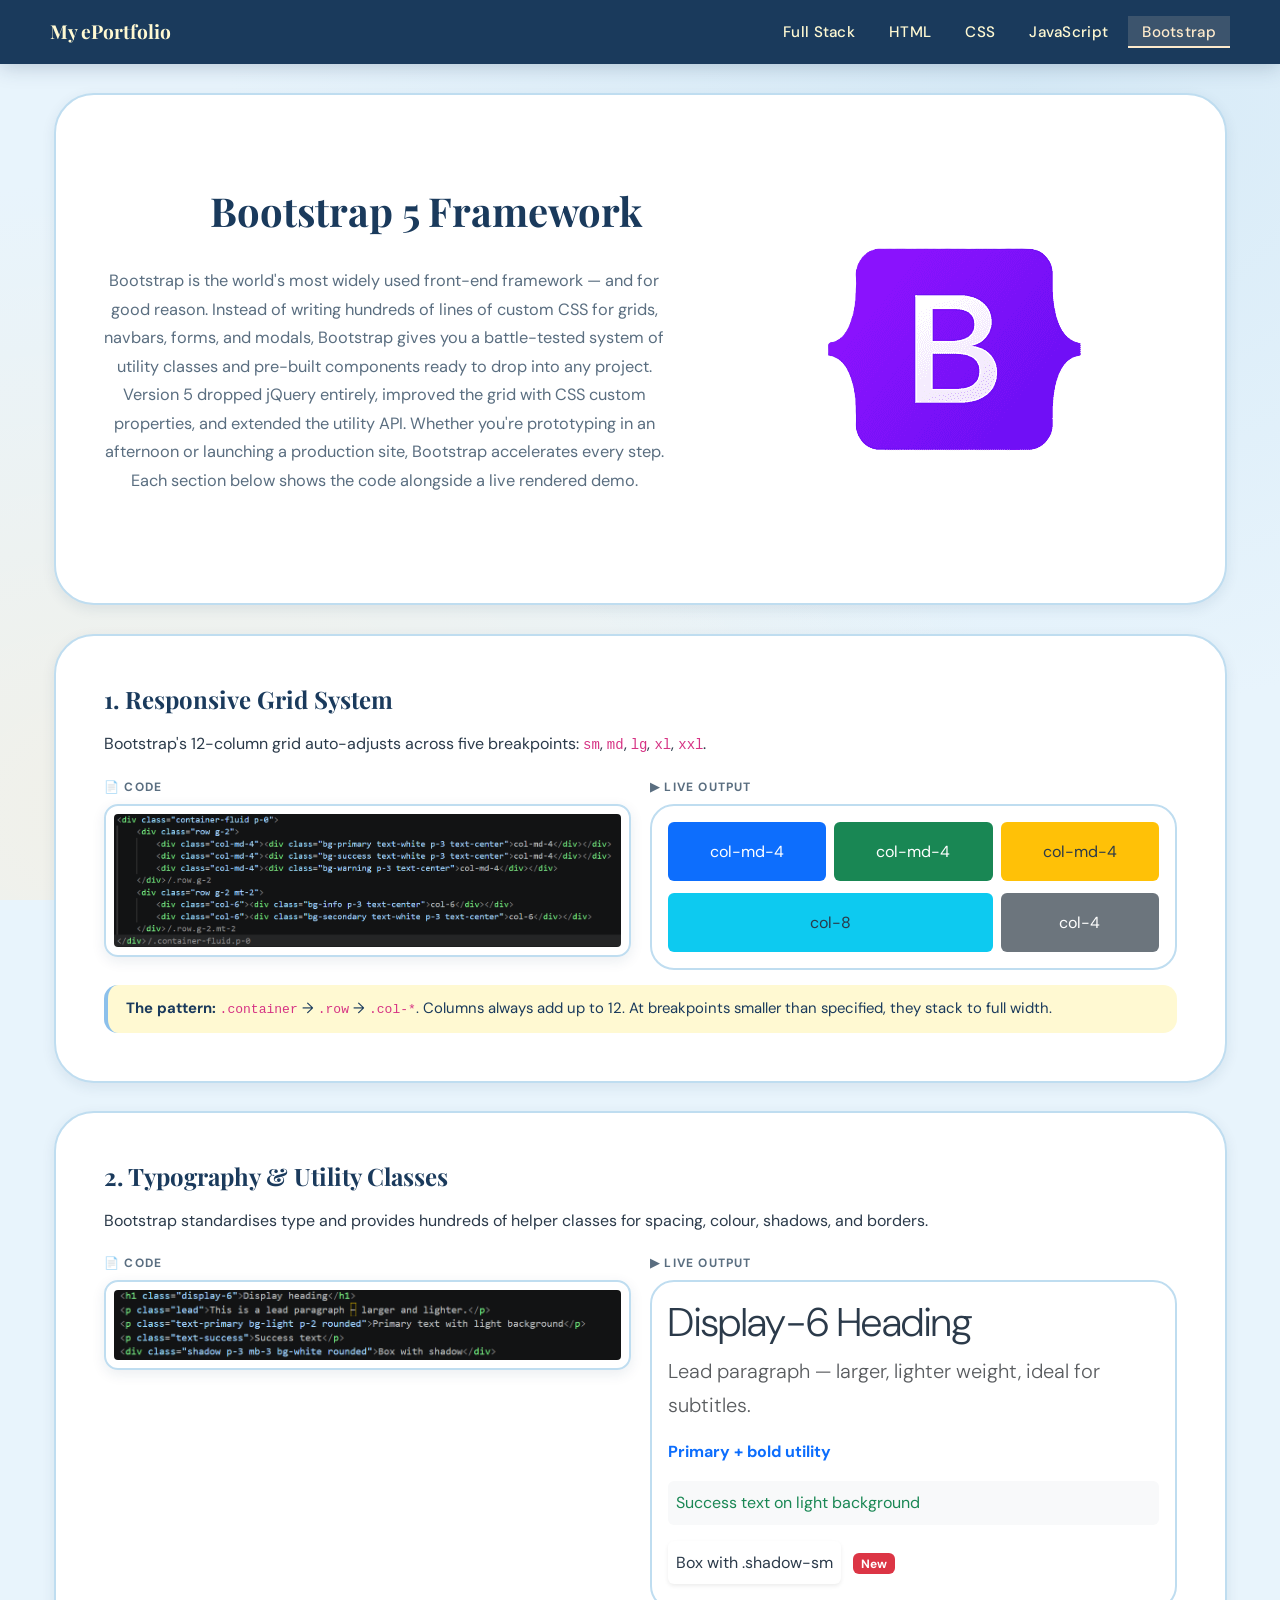
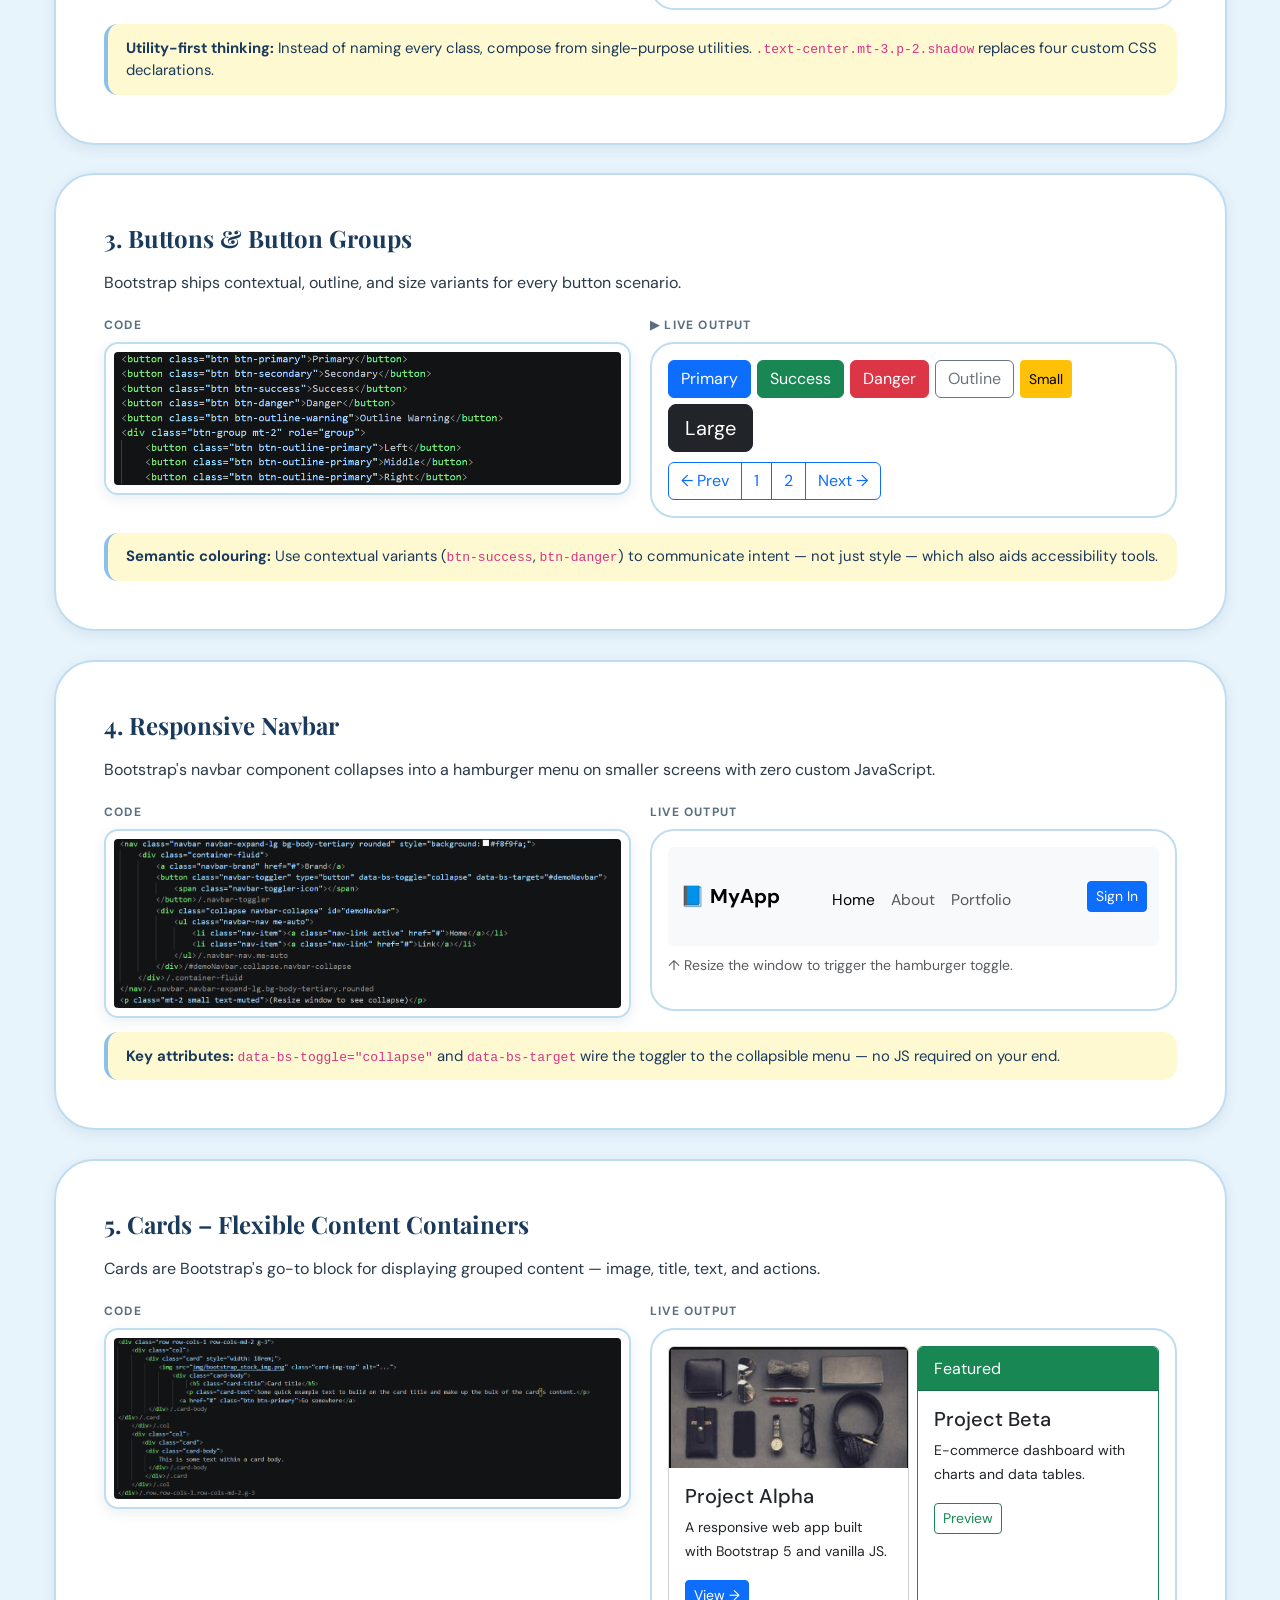
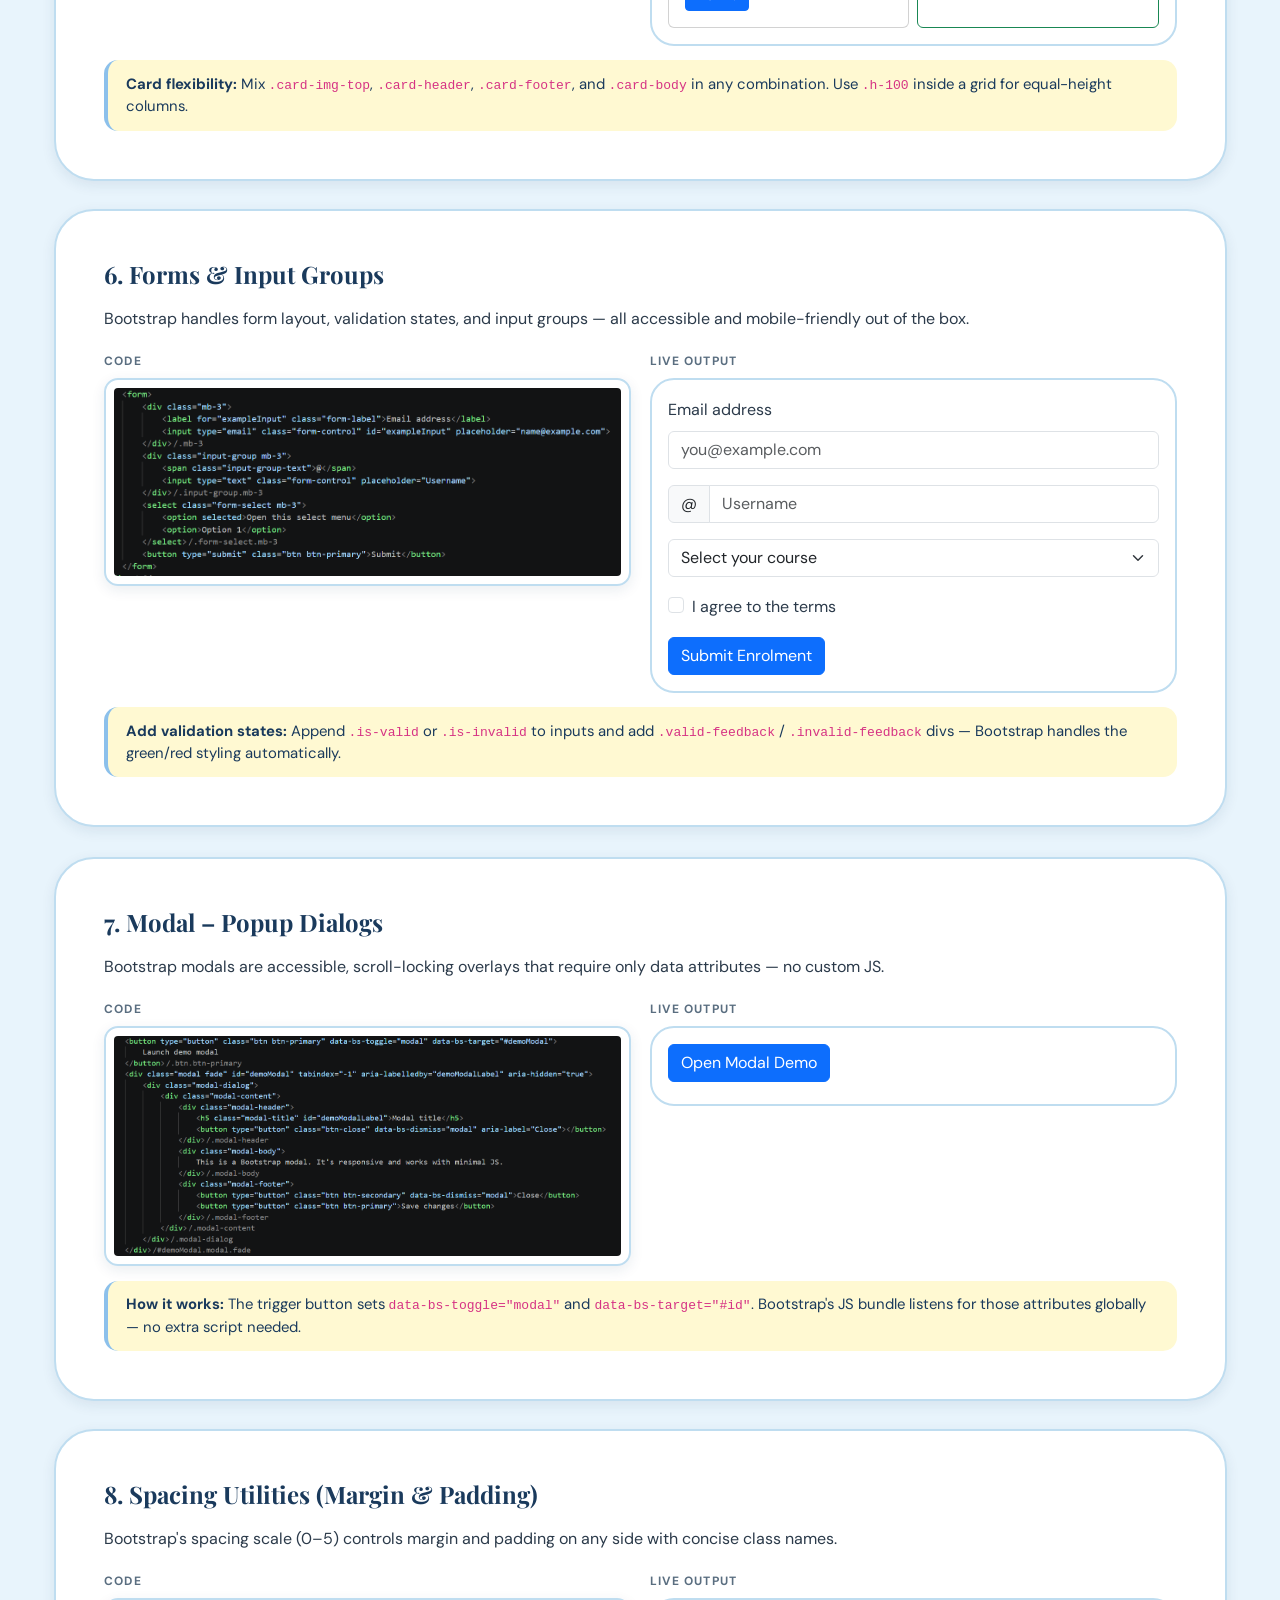
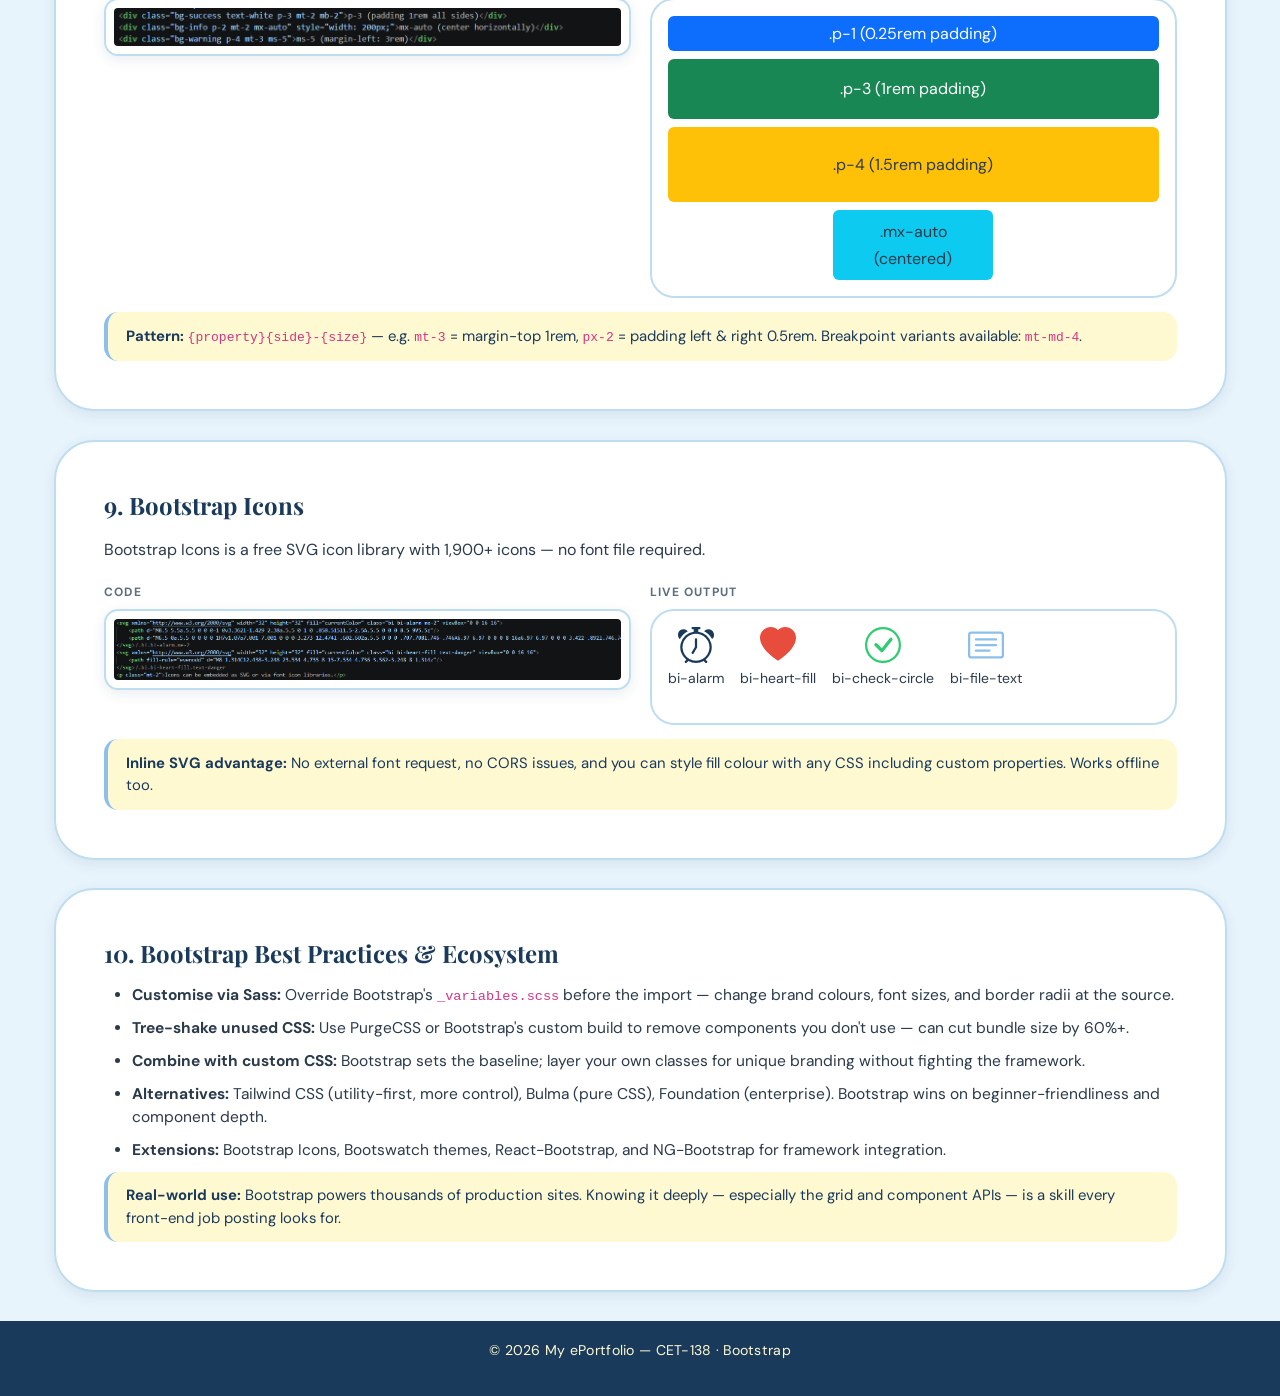
==== bootstrap.html @ 5daa4327 "minnor fix" ====
<!DOCTYPE html>
<html lang="en">
<head>
    <meta charset="UTF-8">
    <meta name="viewport" content="width=device-width, initial-scale=1.0">
    <title>Bootstrap | ePortfolio</title>
    <link href="https://cdn.jsdelivr.net/npm/bootstrap@5.3.0-alpha1/dist/css/bootstrap.min.css" rel="stylesheet">
    <link rel="stylesheet" href="style.css">
</head>
<body>

<nav class="main-nav">
    <div class="nav-container">
        <div class="nav-logo"><a href="index.html">My ePortfolio</a></div>
        <ul class="nav-ul">
            <li><a href="fsd.html">Full Stack</a></li>
            <li><a href="html.html">HTML</a></li>
            <li><a href="css.html">CSS</a></li>
            <li><a href="JS.html">JavaScript</a></li>
            <li><a href="bootstrap.html" class="active">Bootstrap</a></li>
        </ul>
    </div>
</nav>

<div class="mainbody">

    <!-- OVERVIEW -->
    <div class="paragraph reveal" id="bootstrap-overview">
        <div class="boarder">
            <div class="section">
                <h1 class="p_section-heading align_center">Bootstrap 5 Framework</h1>
                <div class="section-image">
                    <img src="img/bootstrap.png" class="img_fsd" alt="Bootstrap Illustration">
                </div>
                <p class="p_section-content align_center">
                    Bootstrap is the world's most widely used front-end framework — and for good reason.
                    Instead of writing hundreds of lines of custom CSS for grids, navbars, forms, and modals,
                    Bootstrap gives you a battle-tested system of utility classes and pre-built components
                    ready to drop into any project. Version 5 dropped jQuery entirely, improved the grid
                    with CSS custom properties, and extended the utility API. Whether you're prototyping
                    in an afternoon or launching a production site, Bootstrap accelerates every step.
                    Each section below shows the code alongside a live rendered demo.
                </p>
            </div>
        </div>
    </div>

    <!-- 1. GRID -->
    <div class="paragraph reveal">
        <div class="boarder">
            <div class="section no-image-section">
                <h2 class="section-heading">1. Responsive Grid System</h2>
                <div class="section-content">
                    <p>Bootstrap's 12-column grid auto-adjusts across five breakpoints: <code>sm</code>, <code>md</code>, <code>lg</code>, <code>xl</code>, <code>xxl</code>.</p>
                    <div class="demo-panel">
                        <div>
                            <p class="demo-panel-label">📄 Code</p>
                            <img src="img/bootstrap-grid.png" alt="Bootstrap grid code" class="screenshot-img">
                        </div>
                        <div>
                            <p class="demo-panel-label">▶ Live Output</p>
                            <div class="live-output">
                                <div class="container-fluid p-0">
                                    <div class="row g-2">
                                        <div class="col-md-4"><div class="bg-primary text-white p-3 text-center rounded">col-md-4</div></div>
                                        <div class="col-md-4"><div class="bg-success text-white p-3 text-center rounded">col-md-4</div></div>
                                        <div class="col-md-4"><div class="bg-warning p-3 text-center rounded">col-md-4</div></div>
                                    </div>
                                    <div class="row g-2 mt-1">
                                        <div class="col-8"><div class="bg-info p-3 text-center rounded">col-8</div></div>
                                        <div class="col-4"><div class="bg-secondary text-white p-3 text-center rounded">col-4</div></div>
                                    </div>
                                </div>
                            </div>
                        </div>
                    </div>
                    <div class="double-description">
                        <strong>The pattern:</strong> <code>.container</code> → <code>.row</code> → <code>.col-*</code>. Columns always add up to 12. At breakpoints smaller than specified, they stack to full width.
                    </div>
                </div>
            </div>
        </div>
    </div>

    <!-- 2. TYPOGRAPHY & UTILITIES -->
    <div class="paragraph reveal">
        <div class="boarder">
            <div class="section no-image-section">
                <h2 class="section-heading">2. Typography &amp; Utility Classes</h2>
                <div class="section-content">
                    <p>Bootstrap standardises type and provides hundreds of helper classes for spacing, colour, shadows, and borders.</p>
                    <div class="demo-panel">
                        <div>
                            <p class="demo-panel-label">📄 Code</p>
                            <img src="img/bootstrap-utilities.png" alt="Bootstrap utilities code" class="screenshot-img">
                        </div>
                        <div>
                            <p class="demo-panel-label">▶ Live Output</p>
                            <div class="live-output">
                                <h1 class="display-6">Display-6 Heading</h1>
                                <p class="lead text-muted">Lead paragraph — larger, lighter weight, ideal for subtitles.</p>
                                <p class="text-primary fw-bold">Primary + bold utility</p>
                                <p class="text-success bg-light p-2 rounded">Success text on light background</p>
                                <div class="shadow-sm p-2 mb-2 bg-white rounded d-inline-block">Box with .shadow-sm</div>
                                <span class="badge bg-danger ms-2">New</span>
                            </div>
                        </div>
                    </div>
                    <div class="double-description">
                        <strong>Utility-first thinking:</strong> Instead of naming every class, compose from single-purpose utilities. <code>.text-center.mt-3.p-2.shadow</code> replaces four custom CSS declarations.
                    </div>
                </div>
            </div>
        </div>
    </div>

    <!-- 3. BUTTONS -->
    <div class="paragraph reveal">
        <div class="boarder">
            <div class="section no-image-section">
                <h2 class="section-heading">3. Buttons &amp; Button Groups</h2>
                <div class="section-content">
                    <p>Bootstrap ships contextual, outline, and size variants for every button scenario.</p>
                    <div class="demo-panel">
                        <div>
                            <p class="demo-panel-label"> Code</p>
                            <img src="img/bootstrap-buttons.png" alt="Bootstrap buttons code" class="screenshot-img">
                        </div>
                        <div>
                            <p class="demo-panel-label">▶ Live Output</p>
                            <div class="live-output">
                                <div style="display:flex;flex-wrap:wrap;gap:6px;margin-bottom:10px;">
                                    <button class="btn btn-primary">Primary</button>
                                    <button class="btn btn-success">Success</button>
                                    <button class="btn btn-danger">Danger</button>
                                    <button class="btn btn-outline-secondary">Outline</button>
                                    <button class="btn btn-warning btn-sm">Small</button>
                                    <button class="btn btn-dark btn-lg">Large</button>
                                </div>
                                <div class="btn-group" role="group">
                                    <button class="btn btn-outline-primary">← Prev</button>
                                    <button class="btn btn-outline-primary">1</button>
                                    <button class="btn btn-outline-primary">2</button>
                                    <button class="btn btn-outline-primary">Next →</button>
                                </div>
                            </div>
                        </div>
                    </div>
                    <div class="double-description">
                        <strong>Semantic colouring:</strong> Use contextual variants (<code>btn-success</code>, <code>btn-danger</code>) to communicate intent — not just style — which also aids accessibility tools.
                    </div>
                </div>
            </div>
        </div>
    </div>

    <!-- 4. NAVBAR -->
    <div class="paragraph reveal">
        <div class="boarder">
            <div class="section no-image-section">
                <h2 class="section-heading">4. Responsive Navbar</h2>
                <div class="section-content">
                    <p>Bootstrap's navbar component collapses into a hamburger menu on smaller screens with zero custom JavaScript.</p>
                    <div class="demo-panel">
                        <div>
                            <p class="demo-panel-label"> Code</p>
                            <img src="img/bootstrap-navbar.png" alt="Bootstrap navbar code" class="screenshot-img">
                        </div>
                        <div>
                            <p class="demo-panel-label"> Live Output</p>
                            <div class="live-output">
                                <nav class="navbar navbar-expand-lg bg-body-tertiary rounded" style="background:#f8f9fa;">
                                    <div class="container-fluid">
                                        <a class="navbar-brand fw-bold" href="#">📘 MyApp</a>
                                        <button class="navbar-toggler" type="button" data-bs-toggle="collapse" data-bs-target="#demoNavbar">
                                            <span class="navbar-toggler-icon"></span>
                                        </button>
                                        <div class="collapse navbar-collapse" id="demoNavbar">
                                            <ul class="navbar-nav me-auto">
                                                <li class="nav-item"><a class="nav-link active" href="#">Home</a></li>
                                                <li class="nav-item"><a class="nav-link" href="#">About</a></li>
                                                <li class="nav-item"><a class="nav-link" href="#">Portfolio</a></li>
                                            </ul>
                                            <button class="btn btn-primary btn-sm">Sign In</button>
                                        </div>
                                    </div>
                                </nav>
                                <p class="mt-2 small text-muted">↑ Resize the window to trigger the hamburger toggle.</p>
                            </div>
                        </div>
                    </div>
                    <div class="double-description">
                        <strong>Key attributes:</strong> <code>data-bs-toggle="collapse"</code> and <code>data-bs-target</code> wire the toggler to the collapsible menu — no JS required on your end.
                    </div>
                </div>
            </div>
        </div>
    </div>

    <!-- 5. CARDS -->
    <div class="paragraph reveal">
        <div class="boarder">
            <div class="section no-image-section">
                <h2 class="section-heading">5. Cards – Flexible Content Containers</h2>
                <div class="section-content">
                    <p>Cards are Bootstrap's go-to block for displaying grouped content — image, title, text, and actions.</p>
                    <div class="demo-panel">
                        <div>
                            <p class="demo-panel-label"> Code</p>
                            <img src="img/bootstrap_stock.png" alt="Bootstrap cards code" class="screenshot-img">
                        </div>
                        <div>
                            <p class="demo-panel-label"> Live Output</p>
                            <div class="live-output">
                                <div class="row g-2">
                                    <div class="col-6">
                                        <div class="card h-100">
                                            <img src="img/bootstrap_stock_img.png" class="card-img-top" alt="Card image">
                                            <div class="card-body">
                                                <h5 class="card-title">Project Alpha</h5>
                                                <p class="card-text small">A responsive web app built with Bootstrap 5 and vanilla JS.</p>
                                                <a href="#" class="btn btn-primary btn-sm">View →</a>
                                            </div>
                                        </div>
                                    </div>
                                    <div class="col-6">
                                        <div class="card h-100 border-success">
                                            <div class="card-header bg-success text-white">Featured</div>
                                            <div class="card-body">
                                                <h5 class="card-title">Project Beta</h5>
                                                <p class="card-text small">E-commerce dashboard with charts and data tables.</p>
                                                <a href="#" class="btn btn-outline-success btn-sm">Preview</a>
                                            </div>
                                        </div>
                                    </div>
                                </div>
                            </div>
                        </div>
                    </div>
                    <div class="double-description">
                        <strong>Card flexibility:</strong> Mix <code>.card-img-top</code>, <code>.card-header</code>, <code>.card-footer</code>, and <code>.card-body</code> in any combination. Use <code>.h-100</code> inside a grid for equal-height columns.
                    </div>
                </div>
            </div>
        </div>
    </div>

    <!-- 6. FORMS -->
    <div class="paragraph reveal">
        <div class="boarder">
            <div class="section no-image-section">
                <h2 class="section-heading">6. Forms &amp; Input Groups</h2>
                <div class="section-content">
                    <p>Bootstrap handles form layout, validation states, and input groups — all accessible and mobile-friendly out of the box.</p>
                    <div class="demo-panel">
                        <div>
                            <p class="demo-panel-label"> Code</p>
                            <img src="img/bootstrap-forms.png" alt="Bootstrap forms code" class="screenshot-img">
                        </div>
                        <div>
                            <p class="demo-panel-label"> Live Output</p>
                            <div class="live-output">
                                <form onsubmit="event.preventDefault();">
                                    <div class="mb-3">
                                        <label class="form-label">Email address</label>
                                        <input type="email" class="form-control" placeholder="you@example.com">
                                    </div>
                                    <div class="input-group mb-3">
                                        <span class="input-group-text">@</span>
                                        <input type="text" class="form-control" placeholder="Username">
                                    </div>
                                    <select class="form-select mb-3">
                                        <option>Select your course</option>
                                        <option>CET-138 Full Stack</option>
                                        <option>CET-140 Database</option>
                                    </select>
                                    <div class="form-check mb-3">
                                        <input class="form-check-input" type="checkbox" id="terms">
                                        <label class="form-check-label" for="terms">I agree to the terms</label>
                                    </div>
                                    <button type="submit" class="btn btn-primary">Submit Enrolment</button>
                                </form>
                            </div>
                        </div>
                    </div>
                    <div class="double-description">
                        <strong>Add validation states:</strong> Append <code>.is-valid</code> or <code>.is-invalid</code> to inputs and add <code>.valid-feedback</code> / <code>.invalid-feedback</code> divs — Bootstrap handles the green/red styling automatically.
                    </div>
                </div>
            </div>
        </div>
    </div>

    <!-- 7. MODAL -->
    <div class="paragraph reveal">
        <div class="boarder">
            <div class="section no-image-section">
                <h2 class="section-heading">7. Modal – Popup Dialogs</h2>
                <div class="section-content">
                    <p>Bootstrap modals are accessible, scroll-locking overlays that require only data attributes — no custom JS.</p>
                    <div class="demo-panel">
                        <div>
                            <p class="demo-panel-label"> Code</p>
                            <img src="img/bootstrap-modal.png" alt="Bootstrap modal code" class="screenshot-img">
                        </div>
                        <div>
                            <p class="demo-panel-label"> Live Output</p>
                            <div class="live-output">
                                <button type="button" class="btn btn-primary" data-bs-toggle="modal" data-bs-target="#demoModal">
                                     Open Modal Demo
                                </button>
                                <div class="modal fade" id="demoModal" tabindex="-1" aria-hidden="true">
                                    <div class="modal-dialog">
                                        <div class="modal-content">
                                            <div class="modal-header">
                                                <h5 class="modal-title">Confirm Action</h5>
                                                <button type="button" class="btn-close" data-bs-dismiss="modal" aria-label="Close"></button>
                                            </div>
                                            <div class="modal-body">
                                                Are you sure you want to submit? This is a fully working Bootstrap 5 modal — no custom JS needed.
                                            </div>
                                            <div class="modal-footer">
                                                <button type="button" class="btn btn-secondary" data-bs-dismiss="modal">Cancel</button>
                                                <button type="button" class="btn btn-primary">Confirm</button>
                                            </div>
                                        </div>
                                    </div>
                                </div>
                            </div>
                        </div>
                    </div>
                    <div class="double-description">
                        <strong>How it works:</strong> The trigger button sets <code>data-bs-toggle="modal"</code> and <code>data-bs-target="#id"</code>. Bootstrap's JS bundle listens for those attributes globally — no extra script needed.
                    </div>
                </div>
            </div>
        </div>
    </div>

    <!-- 8. SPACING -->
    <div class="paragraph reveal">
        <div class="boarder">
            <div class="section no-image-section">
                <h2 class="section-heading">8. Spacing Utilities (Margin &amp; Padding)</h2>
                <div class="section-content">
                    <p>Bootstrap's spacing scale (0–5) controls margin and padding on any side with concise class names.</p>
                    <div class="demo-panel">
                        <div>
                            <p class="demo-panel-label"> Code</p>
                            <img src="img/bootstrap-spacing.png" alt="Bootstrap spacing code" class="screenshot-img">
                        </div>
                        <div>
                            <p class="demo-panel-label"> Live Output</p>
                            <div class="live-output">
                                <div class="bg-primary text-white p-1 mb-2 rounded text-center">.p-1 (0.25rem padding)</div>
                                <div class="bg-success text-white p-3 mb-2 rounded text-center">.p-3 (1rem padding)</div>
                                <div class="bg-warning p-4 mb-2 rounded text-center">.p-4 (1.5rem padding)</div>
                                <div class="bg-info p-2 mx-auto rounded text-center" style="width:160px;">.mx-auto (centered)</div>
                            </div>
                        </div>
                    </div>
                    <div class="double-description">
                        <strong>Pattern:</strong> <code>{property}{side}-{size}</code> — e.g. <code>mt-3</code> = margin-top 1rem, <code>px-2</code> = padding left &amp; right 0.5rem. Breakpoint variants available: <code>mt-md-4</code>.
                    </div>
                </div>
            </div>
        </div>
    </div>

    <!-- 9. ICONS -->
    <div class="paragraph reveal">
        <div class="boarder">
            <div class="section no-image-section">
                <h2 class="section-heading">9. Bootstrap Icons</h2>
                <div class="section-content">
                    <p>Bootstrap Icons is a free SVG icon library with 1,900+ icons — no font file required.</p>
                    <div class="demo-panel">
                        <div>
                            <p class="demo-panel-label"> Code</p>
                            <img src="img/bootstrap-icons.png" alt="Bootstrap icons code" class="screenshot-img">
                        </div>
                        <div>
                            <p class="demo-panel-label"> Live Output</p>
                            <div class="live-output" style="display:flex;gap:16px;flex-wrap:wrap;align-items:center;">
                                <div style="text-align:center;">
                                    <svg xmlns="http://www.w3.org/2000/svg" width="36" height="36" fill="#1a3a5c" viewBox="0 0 16 16"><path d="M8.5 5.5a.5.5 0 0 0-1 0v3.362l-1.429 2.38a.5.5 0 1 0 .858.515l1.5-2.5A.5.5 0 0 0 8.5 9V5.5z"/><path d="M6.5 0a.5.5 0 0 0 0 1H7v1.07a7.001 7.001 0 0 0-3.273 12.474l-.602.602a.5.5 0 0 0 .707.708l.746-.746A6.97 6.97 0 0 0 8 16a6.97 6.97 0 0 0 3.422-.892l.746.746a.5.5 0 0 0 .707-.708l-.601-.602A7.001 7.001 0 0 0 9 2.07V1h.5a.5.5 0 0 0 0-1h-3zm1.038 3.018a6.093 6.093 0 0 1 .924 0 6 6 0 1 1-.924 0zM0 3.5c0 .753.333 1.429.86 1.887A8.035 8.035 0 0 1 4.387 1.86 2.5 2.5 0 0 0 0 3.5zM13.5 1c-.753 0-1.429.333-1.887.86a8.035 8.035 0 0 1 3.527 3.527A2.5 2.5 0 0 0 13.5 1z"/></svg>
                                    <p class="small mt-1">bi-alarm</p>
                                </div>
                                <div style="text-align:center;">
                                    <svg xmlns="http://www.w3.org/2000/svg" width="36" height="36" fill="#e74c3c" viewBox="0 0 16 16"><path fill-rule="evenodd" d="M8 1.314C12.438-3.248 23.534 4.735 8 15-7.534 4.736 3.562-3.248 8 1.314z"/></svg>
                                    <p class="small mt-1">bi-heart-fill</p>
                                </div>
                                <div style="text-align:center;">
                                    <svg xmlns="http://www.w3.org/2000/svg" width="36" height="36" fill="#2ecc71" viewBox="0 0 16 16"><path d="M8 15A7 7 0 1 1 8 1a7 7 0 0 1 0 14zm0 1A8 8 0 1 0 8 0a8 8 0 0 0 0 16z"/><path d="M10.97 4.97a.235.235 0 0 0-.02.022L7.477 9.417 5.384 7.323a.75.75 0 0 0-1.06 1.06L6.97 11.03a.75.75 0 0 0 1.079-.02l3.992-4.99a.75.75 0 0 0-1.071-1.05z"/></svg>
                                    <p class="small mt-1">bi-check-circle</p>
                                </div>
                                <div style="text-align:center;">
                                    <svg xmlns="http://www.w3.org/2000/svg" width="36" height="36" fill="#8CC0EB" viewBox="0 0 16 16"><path d="M14.5 3a.5.5 0 0 1 .5.5v9a.5.5 0 0 1-.5.5h-13a.5.5 0 0 1-.5-.5v-9a.5.5 0 0 1 .5-.5h13zm-13-1A1.5 1.5 0 0 0 0 3.5v9A1.5 1.5 0 0 0 1.5 14h13a1.5 1.5 0 0 0 1.5-1.5v-9A1.5 1.5 0 0 0 14.5 2h-13z"/><path d="M3 5.5a.5.5 0 0 1 .5-.5h9a.5.5 0 0 1 0 1h-9a.5.5 0 0 1-.5-.5zM3 8a.5.5 0 0 1 .5-.5h9a.5.5 0 0 1 0 1h-9A.5.5 0 0 1 3 8zm0 2.5a.5.5 0 0 1 .5-.5h6a.5.5 0 0 1 0 1h-6a.5.5 0 0 1-.5-.5z"/></svg>
                                    <p class="small mt-1">bi-file-text</p>
                                </div>
                            </div>
                        </div>
                    </div>
                    <div class="double-description">
                        <strong>Inline SVG advantage:</strong> No external font request, no CORS issues, and you can style fill colour with any CSS including custom properties. Works offline too.
                    </div>
                </div>
            </div>
        </div>
    </div>

    <!-- 10. BEST PRACTICES -->
    <div class="paragraph reveal">
        <div class="boarder">
            <div class="section no-image-section">
                <h2 class="section-heading">10. Bootstrap Best Practices &amp; Ecosystem</h2>
                <div class="section-content">
                    <ul>
                        <li><strong>Customise via Sass:</strong> Override Bootstrap's <code>_variables.scss</code> before the import — change brand colours, font sizes, and border radii at the source.</li>
                        <li><strong>Tree-shake unused CSS:</strong> Use PurgeCSS or Bootstrap's custom build to remove components you don't use — can cut bundle size by 60%+.</li>
                        <li><strong>Combine with custom CSS:</strong> Bootstrap sets the baseline; layer your own classes for unique branding without fighting the framework.</li>
                        <li><strong>Alternatives:</strong> Tailwind CSS (utility-first, more control), Bulma (pure CSS), Foundation (enterprise). Bootstrap wins on beginner-friendliness and component depth.</li>
                        <li><strong>Extensions:</strong> Bootstrap Icons, Bootswatch themes, React-Bootstrap, and NG-Bootstrap for framework integration.</li>
                    </ul>
                    <div class="double-description" style="margin-top:0.5rem;">
                        <strong>Real-world use:</strong> Bootstrap powers thousands of production sites. Knowing it deeply — especially the grid and component APIs — is a skill every front-end job posting looks for.
                    </div>
                </div>
            </div>
        </div>
    </div>

</div>

<div class="footer">
    <p>&copy; 2026 My ePortfolio &mdash; CET-138 &middot; Bootstrap</p>
</div>

<script src="https://cdn.jsdelivr.net/npm/bootstrap@5.3.0-alpha1/dist/js/bootstrap.bundle.min.js"></script>
<script>
    const reveals = document.querySelectorAll('.reveal');
    const observer = new IntersectionObserver((entries) => {
        entries.forEach(entry => {
            if (entry.isIntersecting) {
                entry.target.classList.add('visible');
                observer.unobserve(entry.target);
            }
        });
    }, { threshold: 0.2 });
    reveals.forEach(el => observer.observe(el));
</script>
</body>
</html>
---- style.css ----
@import url('https://fonts.googleapis.com/css2?family=Playfair+Display:wght@500;700;900&family=DM+Sans:wght@300;400;500;600&display=swap');

:root {
  --c-lemon:    #FFF9D2;
  --c-peach:    #FFEBCC;
  --c-skylight: #BFDDF0;
  --c-sky:      #8CC0EB;
  --c-navy:     #1a3a5c;
  --c-ink:      #2b3a4a;
  --c-muted:    #5a6e80;
  --c-white:    #ffffff;

  --nav-bg:     #1a3a5c;
  --nav-text:   #FFF9D2;
  --nav-hover:  #8CC0EB;
  --nav-active: #FFEBCC;

  --body-bg:    #e8f4fc;
  --card-bg:    #ffffff;
  --border-col: #8CC0EB;

  --radius-xl:  40px;
  --radius-lg:  24px;
  --radius-md:  14px;
  --shadow-sm:  0 4px 14px rgba(26,58,92,0.09);
  --shadow-md:  0 10px 28px rgba(26,58,92,0.13);
  --shadow-lg:  0 20px 50px rgba(26,58,92,0.18);
}

/* reseting the presets */
*, *::before, *::after {
  margin: 0; padding: 0; box-sizing: border-box;
}
html { scroll-behavior: smooth; }

body {
  padding-top: 64px;
  background-color: var(--body-bg);
  background-image:
    radial-gradient(ellipse at 80% 10%, rgba(191,221,240,0.45) 0%, transparent 55%),
    radial-gradient(ellipse at 10% 90%, rgba(255,235,204,0.4) 0%, transparent 55%);
  background-attachment: fixed;
  font-family: 'DM Sans', sans-serif;
  color: var(--c-ink);
}

/* navigations bar  */
.main-nav {
  background-color: var(--nav-bg);
  padding: 0 50px;
  display: flex;
  position: fixed;
  top: 0; left: 0;
  height: 64px;
  width: 100%;
  z-index: 1000;
  box-shadow: 0 2px 20px rgba(26,58,92,0.25);
  align-items: center;
}

.main-nav .nav-container {
  display: flex;
  align-items: center;
  justify-content: space-between;
  flex-wrap: wrap;
  width: 100%;
  gap: 1rem;
}

.main-nav .nav-ul {
  display: flex;
  list-style: none;
  gap: 6px;
  margin: 0;
  padding: 0;
  margin-left: auto;
}

.main-nav .nav-ul a,
.main-nav .nav-logo a {
  color: var(--nav-text);
  text-decoration: none;
  font-family: 'DM Sans', sans-serif;
  font-size: 0.95rem;
  font-weight: 500;
  letter-spacing: 0.02em;
  transition: all 0.2s ease;
  display: inline-block;
  padding: 6px 14px;
  background: transparent;
  border: none;
  border-radius: 30px;
  line-height: normal;
  margin: 0;
}

.main-nav .nav-ul a:hover {
  color: var(--nav-hover);
  background: rgba(140,192,235,0.15);
}

.main-nav .nav-logo a {
  font-family: 'Playfair Display', serif;
  font-size: 1.2rem;
  font-weight: 700;
  padding: 0;
  letter-spacing: 0;
}

.main-nav .nav-logo a:hover {
  color: var(--nav-active);
  background: transparent;
}

.main-nav .nav-ul a.active {
  color: var(--nav-active);
  background: rgba(255,235,204,0.15);
  border-bottom: 2px solid var(--nav-active);
  border-radius: 0;
  padding-bottom: 4px;
}

/* INTRO CONTAINER for index.html  */
.intro_container {
  background: linear-gradient(135deg, #1a3a5c 0%, #2e5f8a 60%, #4a7fa8 100%);
  min-height: auto;
  margin: 1.8rem 5rem;
  border-radius: 48px;
  padding: 2.5rem 3rem;
  box-shadow: var(--shadow-lg);
  transition: box-shadow 0.3s ease;
  position: relative;
  overflow: hidden;
}

.intro_container::before {
  content: '';
  position: absolute;
  top: -40px; right: -40px;
  width: 280px; height: 280px;
  background: radial-gradient(circle, rgba(191,221,240,0.25) 0%, transparent 70%);
  pointer-events: none;
}

.intro_container:hover {
  box-shadow: 0 24px 60px rgba(26,58,92,0.35);
}

.intro-content {
  display: flex;
  align-items: center;
  gap: 3rem;
  flex-wrap: wrap;
  justify-content: space-between;
}

.intro-text {
  min-width: 220px;
}




.intro_heading_container {
  display: flex;
  justify-content: center;
  align-items: center;
  margin-bottom: 1.25rem;
}

.p_head {
  background: var(--c-lemon);
  padding: 0.5rem 1.6rem;
  border-radius: 60px;
  font-family: 'Playfair Display', serif;
  font-size: 1.8rem;
  font-weight: 700;
  color: var(--c-navy);
  display: inline-block;
  letter-spacing: 0;
  box-shadow: 0 4px 12px rgba(26,58,92,0.12);
}

.intro-description {
  font-size: 1.05rem;
  line-height: 1.65;
  color: rgba(255,249,210,0.92);
  margin-top: 0.75rem;
  font-weight: 400;
  padding: 0.9rem 1.2rem;
  text-align: center;
}

/*  WORK BUTTON  */
.center-button {
  display: flex;
  justify-content: center;
  align-items: center;
  margin-top: 0.5rem;
}

.work-button {
  background: var(--c-skylight);
  text-decoration: none;
  height: 44px;
  border-radius: 90px;
  cursor: pointer;
  font-weight: 600;
  padding: 10px 28px;
  transition: all 0.25s ease;
  box-shadow: 0 4px 14px rgba(140,192,235,0.4);
}

.work-button a {
  text-decoration: none;
  color: var(--c-navy);
  font-weight: 600;
}

.work-button:hover {
  transform: translateY(-3px) scale(1.03);
  box-shadow: 0 12px 28px rgba(140,192,235,0.55);
  background: var(--c-sky);
}

/* ── SECTION TITLES ─────────────────────────────────────── */
.works {
  padding: 2rem 0 0.5rem;
  font-family: 'Playfair Display', serif;
  font-size: 2rem;
  font-weight: 700;
  text-align: center;
  color: var(--c-navy);
  letter-spacing: -0.02em;
}

/* ── CARDS (index.html) ──────────────────────────────────── */
.card-container {
  display: flex;
  flex-wrap: nowrap;
  gap: 1.6rem;
  padding: 2rem 3rem 3rem;
  justify-content: center;
  overflow-x: auto;
}

.i_card {
  background: var(--c-white);
  border-radius: 28px;
  padding: 1.6rem 1.2rem;
  text-align: center;
  transition: all 0.3s ease;
  box-shadow: var(--shadow-sm);
  display: flex;
  flex-direction: column;
  flex: 1 1 0;
  min-width: 200px;
  max-width: 250px;
  border-top: 4px solid var(--c-sky);
}

.i_card:hover {
  box-shadow: var(--shadow-lg);
  transform: translateY(-8px) scale(1.02);
  cursor: pointer;
  border-top-color: var(--c-navy);
}

.i_card img {
  width: 160px;
  height: 130px;
  object-fit: contain;
  margin: 0 auto 1rem auto;
  display: block;
}

.i_card h3 {
  font-family: 'Playfair Display', serif;
  font-size: 1.25rem;
  font-weight: 700;
  margin: 0 0 0.5rem 0;
  line-height: 1.3;
  height: 3.5rem;
  display: flex;
  align-items: center;
  justify-content: center;
  color: var(--c-navy);
  text-align: center;
}

.i_card p {
  font-size: 0.9rem;
  color: var(--c-muted);
  margin-bottom: 1.2rem;
  flex: 1;
  line-height: 1.5;
}

.read-btn {
  display: inline-block;
  margin-top: auto;
  padding: 0.55rem 1.4rem;
  background: var(--c-navy);
  color: var(--c-lemon);
  text-decoration: none;
  border-radius: 40px;
  font-weight: 600;
  font-size: 0.9rem;
  align-self: center;
  transition: all 0.2s;
  box-shadow: 0 4px 10px rgba(26,58,92,0.2);
}

.read-btn:hover {
  background: var(--c-sky);
  color: var(--c-navy);
  transform: scale(0.97);
}

/* ── MAIN BODY LAYOUT ───────────────────────────────────── */
.mainbody {
  max-width: 96%;
  margin: 0 auto;
  padding: 0 1rem;
}

.paragraph {
  scroll-margin-top: 80px;
  width: 98%;
  margin: 1.8rem auto;
}

.boarder {
  border: 2px solid var(--c-skylight);
  border-radius: var(--radius-xl);
  padding: 3rem;
  background-color: var(--c-white);
  box-shadow: var(--shadow-sm);
  width: 100%;
  transition: box-shadow 0.3s ease, transform 0.3s ease;
}

.boarder:hover {
  box-shadow: var(--shadow-md);
  transform: translateY(-3px);
}

/* ── SECTION LAYOUTS ────────────────────────────────────── */
.section {
  display: grid;
  grid-template-columns: 60% 40%;
  column-gap: 2rem;
  align-items: center;
  padding: 2rem 0;
}

.section.no-image-section {
  display: block;
  padding: 0;
}

.section.no-image-section .section-content {
  max-width: 100%;
  margin-top: 1rem;
}

.p_section-heading {
  grid-column: 1;
  grid-row: 1;
  font-family: 'Playfair Display', serif;
  font-weight: 700;
  margin-bottom: 0.6rem;
  line-height: 1.2;
  color: var(--c-navy);
  text-align: center;
}

.p_section-content {
  grid-column: 1;
  grid-row: 2;
  max-width: 560px;
  font-size: 1.02rem;
  line-height: 1.75;
  color: var(--c-muted);
  text-align: center;
}

.section-heading {
  grid-column: 1;
  grid-row: 1;
  font-family: 'Playfair Display', serif;
  font-weight: 700;
  font-size: 1.5rem;
  margin-bottom: 0.6rem;
  line-height: 1.25;
  color: var(--c-navy);
}

.section-content {
  grid-column: 1;
  grid-row: 2;
  max-width: 560px;
  font-size: 1rem;
  line-height: 1.7;
  color: var(--c-ink);
}

.section-image {
  grid-column: 2;
  grid-row: 1 / span 2;
  display: flex;
  justify-content: flex-start;
  align-items: center;
}

.section-image img, .img_fsd {
  max-width: 90%;
  height: auto;
  border-radius: var(--radius-lg);
}


.section.no-image-section {
  display: block;
  padding: 0;
}

.section.no-image-section .section-content {
  max-width: 100%;
  margin-top: 1rem;
}

.align_center { 
  text-align: center; 
}

/* ── UTILITY / SECTION COMPONENTS ──────────────────────── */
.double-description {
  background: var(--c-lemon);
  padding: 0.8rem 1.1rem;
  border-radius: var(--radius-md);
  margin-top: 0.9rem;
  border-left: 4px solid var(--c-sky);
  font-size: 0.93rem;
  color: var(--c-navy);
  line-height: 1.5;
}

.highlight-text {
  background: var(--c-lemon);
  padding: 0.8rem 1.2rem;
  border-radius: 20px;
  font-weight: 500;
  color: var(--c-navy);
  margin: 0.8rem 0;
  border-left: 4px solid var(--c-sky);
}

.topic-badge {
  display: inline-block;
  background: var(--c-skylight);
  padding: 0.2rem 0.8rem;
  border-radius: 30px;
  font-size: 0.85rem;
  font-weight: 600;
  color: var(--c-navy);
  margin-right: 0.6rem;
  margin-bottom: 0.5rem;
}

.stack-grid {
  display: flex;
  flex-wrap: wrap;
  gap: 1rem;
  margin: 1.2rem 0 0.8rem;
}

.stack-item {
  background: var(--c-peach);
  border-radius: 40px;
  padding: 0.5rem 1.2rem;
  font-weight: 600;
  font-size: 0.9rem;
  color: var(--c-navy);
  box-shadow: 0 1px 4px rgba(26,58,92,0.1);
}

.two-col-feature {
  display: grid;
  grid-template-columns: 1fr 1fr;
  gap: 1.5rem;
  margin: 1.2rem 0 0.4rem;
}

.feature-card {
  background: var(--c-lemon);
  padding: 1rem 1.2rem;
  border-radius: var(--radius-lg);
  border-left: 5px solid var(--c-sky);
}

.feature-title {
  color: var(--c-navy);
  font-size: 1.1rem;
  font-family: 'Playfair Display', serif;
  margin-bottom: 0.5rem;
}

.feature-list {
  margin: 0.4rem 0 0 1rem;
  font-size: 0.9rem;
  color: var(--c-ink);
}

.feature-list li { margin: 0.4rem 0; }

.section-subhead {
  font-family: 'Playfair Display', serif;
  font-size: 1.3rem;
  font-weight: 700;
  color: var(--c-navy);
  margin-top: 0.5rem;
  margin-bottom: 0.75rem;
}

.subheading-text {
  font-size: 1rem;
  color: var(--c-muted);
  margin-bottom: 0.3rem;
}

.desc-icon {
  font-size: 2rem;
  display: inline-block;
  margin-right: 0.5rem;
  vertical-align: middle;
}

.steps-container {
  display: flex;
  flex-wrap: wrap;
  justify-content: space-between;
  gap: 1rem;
  margin: 1.5rem 0 0.5rem;
}

.step-card {
  flex: 1;
  min-width: 180px;
  background: var(--c-lemon);
  border-radius: var(--radius-lg);
  padding: 1.2rem;
  border-top: 3px solid var(--c-sky);
  transition: transform 0.2s, box-shadow 0.2s;
}

.step-card:hover {
  transform: translateY(-4px);
  box-shadow: var(--shadow-sm);
}

.step-card h3 { color: var(--c-navy); font-size: 1rem; margin: 0.4rem 0; }
.step-card p  { font-size: 0.88rem; color: var(--c-muted); }
.step-icon    { font-size: 1.8rem; }

.rounded-shadow-img {
  border-radius: var(--radius-lg);
  box-shadow: var(--shadow-sm);
  background: var(--c-skylight);
  width: 100%;
  height: auto;
}

/* grid utilities */
.grid-col-1-row-1     { grid-column: 1; grid-row: 1; }
.grid-col-2-row-span2 { grid-column: 2; grid-row: 1 / span 2; }
.grid-col-1-row-2-full{ grid-column: 1; grid-row: 2; max-width: 100%; }
.heading-inline       { display: inline-block; margin-bottom: 0.2rem; }
.section-start        { align-items: start; }
.mt-small             { margin-top: 0.8rem; }
.center-text-margin   { text-align: center; margin-top: 1rem; font-size: 0.95rem; }

/* ── LISTS ──────────────────────────────────────────────── */
.boarder ul, .boarder .skill-list {
  margin: 1rem 0 0.5rem 1.5rem;
  padding-left: 0.25rem;
}

.boarder li {
  margin: 0.6rem 0;
  line-height: 1.5;
  font-size: 0.97rem;
  color: var(--c-ink);
}

/* ── CODE / LIVE DEMO ───────────────────────────────────── */
.code-snip {
  background: #1a3a5c;
  color: var(--c-lemon);
  padding: 0.85rem 1.1rem;
  border-radius: var(--radius-md);
  font-family: 'Courier New', Courier, monospace;
  font-size: 0.83rem;
  overflow-x: auto;
  white-space: pre-wrap;
  margin: 0.8rem 0;
  line-height: 1.5;
}

.live-output {
  padding: 1rem;
  background: #ffffff;
  margin: 1.2rem 0;
  border: 2px solid var(--c-skylight);
  border-radius: var(--radius-lg);
  overflow: hidden;
}

/* ── SIDE-BY-SIDE DEMO PANEL ────────────────────────────── */
.demo-panel {
  display: grid;
  grid-template-columns: 1fr 1fr;
  gap: 1.2rem;
  margin: 1.2rem 0 0.4rem;
  align-items: start;
}

.demo-panel .demo-panel-label {
  font-size: 0.75rem;
  font-weight: 700;
  letter-spacing: 0.1em;
  text-transform: uppercase;
  color: var(--c-muted);
  margin-bottom: 0.4rem;
}

.demo-panel .screenshot-img {
  margin: 0;
  width: 100%;
}

.demo-panel .live-output {
  margin: 0;
  min-height: 80px;
}

@media (max-width: 768px) {
  .demo-panel {
    grid-template-columns: 1fr;
  }
}

.live-output nav {
  position: static;
  background: transparent;
  padding: 0.5rem 0;
  display: block;
  width: auto;
  font-size: inherit;
  color: inherit;
  border: none;
  box-shadow: none;
  margin: 0;
}

.live-output header,
.live-output footer,
.live-output main,
.live-output article,
.live-output section {
  background: transparent;
  padding: 0;
  margin: 0;
  position: static;
}

.screenshot-img {
  border-radius: var(--radius-md);
  border: 2px solid var(--c-skylight);
  margin: 16px 0;
  padding: 8px;
  box-shadow: var(--shadow-sm);
  max-width: 100%;
  height: auto;
}

/* ── CSS PAGE DEMOS ─────────────────────────────────────── */
.demo-flex-row,
.demo-flex-col {
  display: flex;
  gap: 12px;
  background: var(--c-skylight);
  padding: 1rem;
  border-radius: 20px;
  margin: 0.8rem 0;
  flex-wrap: wrap;
}

.demo-flex-col { flex-direction: column; }

.demo-item {
  background: var(--c-navy);
  color: var(--c-lemon);
  padding: 0.8rem;
  border-radius: 12px;
  text-align: center;
  flex: 1;
  min-width: 60px;
  font-weight: 600;
}

.demo-grid {
  display: grid;
  grid-template-columns: repeat(2, 1fr);
  gap: 12px;
  background: var(--c-skylight);
  padding: 1rem;
  border-radius: 20px;
  margin: 0.8rem 0;
}

.grid-cell {
  background: var(--c-sky);
  color: var(--c-navy);
  padding: 1rem;
  border-radius: 12px;
  text-align: center;
  font-weight: 700;
}

.animate-btn {
  background: var(--c-navy);
  color: var(--c-lemon);
  border: none;
  padding: 10px 22px;
  border-radius: 40px;
  cursor: pointer;
  transition: transform 0.2s, background 0.2s;
  font-weight: bold;
  margin: 0.5rem 0;
  font-family: 'DM Sans', sans-serif;
}

.animate-btn:hover {
  transform: scale(1.05);
  background: var(--c-sky);
  color: var(--c-navy);
}

.pulse {
  width: 60px;
  height: 60px;
  background: var(--c-sky);
  border-radius: 50%;
  animation: pulseGlow 1.2s infinite ease-in-out;
  margin: 0.5rem 0;
}

@keyframes pulseGlow {
  0%   { transform: scale(0.95); opacity: 0.7; }
  50%  { transform: scale(1.1);  opacity: 1;   background: var(--c-navy); }
  100% { transform: scale(0.95); opacity: 0.7; }
}

.boxmodel-viz {
  background: var(--c-lemon);
  border-radius: 20px;
  padding: 1rem;
  margin: 0.8rem 0;
  font-size: 0.85rem;
}

.margin-area  { background: var(--c-peach);    padding: 12px; border-radius: 12px; }
.border-area  { background: var(--c-sky);       padding: 10px; border-radius: 8px; }
.padding-area { background: var(--c-skylight);  padding: 10px; border-radius: 6px; }
.content-area { background: var(--c-navy); color: var(--c-lemon); padding: 12px; text-align: center; border-radius: 4px; }

.theme-demo {
  background: var(--demo-bg, var(--c-lemon));
  color: var(--demo-text, var(--c-navy));
  padding: 1rem;
  border-radius: 20px;
  margin-top: 0.8rem;
  transition: all 0.2s;
  border: 1px solid var(--c-skylight);
}

.responsive-card-demo {
  background: var(--c-peach);
  border-radius: 18px;
  padding: 1rem;
  margin: 0.5rem 0;
}

.responsive-card-flex {
  display: flex;
  flex-wrap: wrap;
  gap: 1rem;
  margin-top: 0.6rem;
}

.responsive-card {
  background: white;
  border-radius: 14px;
  padding: 1rem;
  flex: 1;
  min-width: 150px;
  box-shadow: var(--shadow-sm);
  border-top: 3px solid var(--c-sky);
}

/* ── HR ─────────────────────────────────────────────────── */
hr {
  margin: 1rem 0;
  border: 0;
  height: 1px;
  background: linear-gradient(90deg, var(--c-skylight), transparent);
}

/* ── REVEAL ANIMATION ───────────────────────────────────── */
.reveal {
  opacity: 0;
  transform: translateY(20px);
  transition: opacity 0.75s ease, transform 0.75s ease;
  will-change: transform, opacity;
}

.reveal.visible {
  opacity: 1;
  transform: translateY(0);
}

/* ── FOOTER ─────────────────────────────────────────────── */
.footer {
  background: var(--c-navy);
  color: var(--c-lemon);
  text-align: center;
  padding: 1.2rem;
  font-size: 0.88rem;
  letter-spacing: 0.02em;
}

/* ── RESPONSIVE ─────────────────────────────────────────── */
@media (max-width: 1100px) {
  .card-container { flex-wrap: wrap; justify-content: center; }
  .i_card { flex: 0 1 240px; }
  .screenshot-img { width: 100%; margin: 12px 0; }
}

@media (max-width: 768px) {
  body { padding-top: 60px; }

  .main-nav { padding: 0 1.2rem; height: auto; padding-top: 0.6rem; padding-bottom: 0.6rem; }
  .main-nav .nav-container { flex-direction: column; align-items: center; text-align: center; gap: 0.5rem; }
  .main-nav .nav-ul { justify-content: center; flex-wrap: wrap; margin-left: 0; }

  .intro_container { margin: 1rem 1.2rem; border-radius: 32px; padding: 1.5rem 1.5rem; }
  .intro-content   { flex-direction: column; gap: 1.5rem; }
  .p_head          { font-size: 1.4rem; }

  .card-container  { padding: 1rem 1.2rem; gap: 1.2rem; }

  .section {
    display: flex;
    flex-direction: column;
  }
  .section-image { order: 1; }
  .p_section-heading, .section-heading { order: 2; }
  .p_section-content, .section-content { order: 3; max-width: 100%; }

  .boarder { padding: 1.5rem; border-radius: 28px; }
  .mainbody { padding: 0 0.5rem; }
  .two-col-feature { grid-template-columns: 1fr; gap: 1rem; }
  .steps-container { flex-direction: column; }
  .screenshot-img  { width: 100%; margin: 8px 0; }
}

@media (max-width: 480px) {
  .i_card { min-width: 160px; }
  .works  { font-size: 1.6rem; }
}
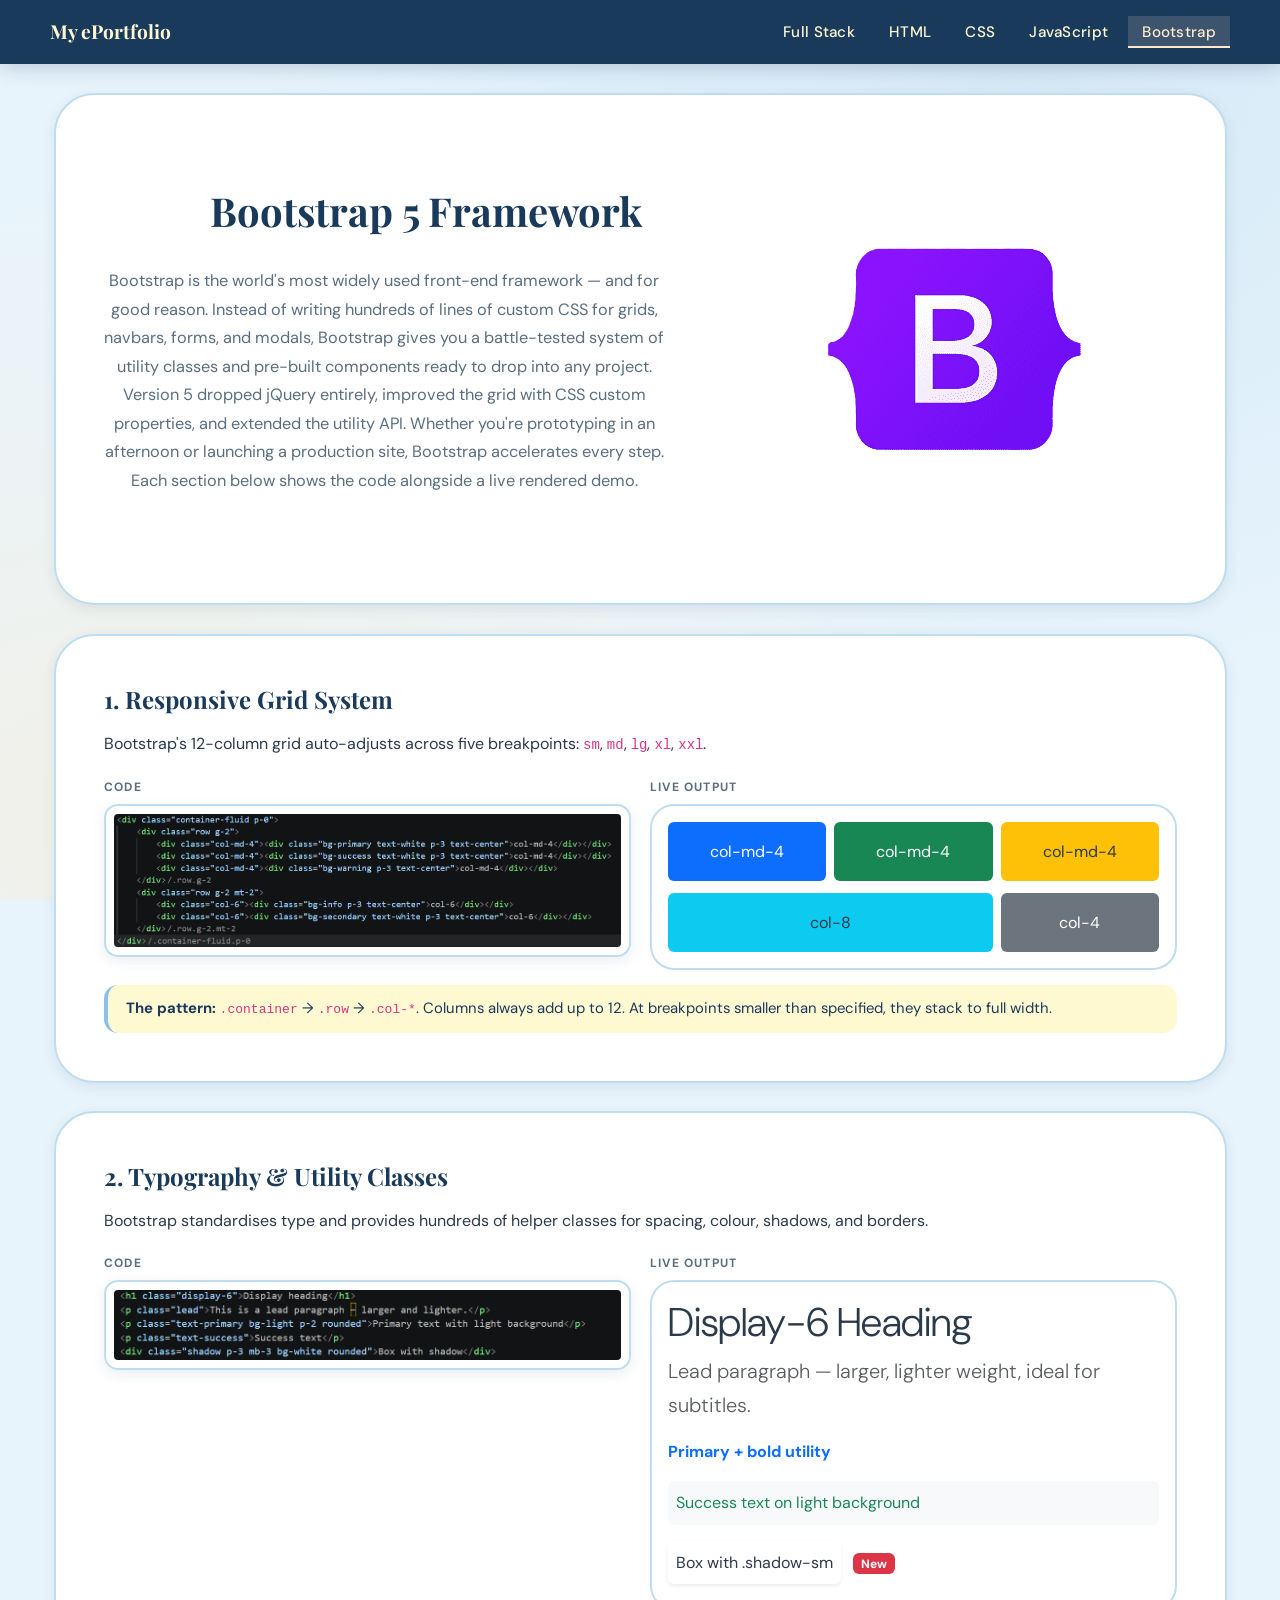
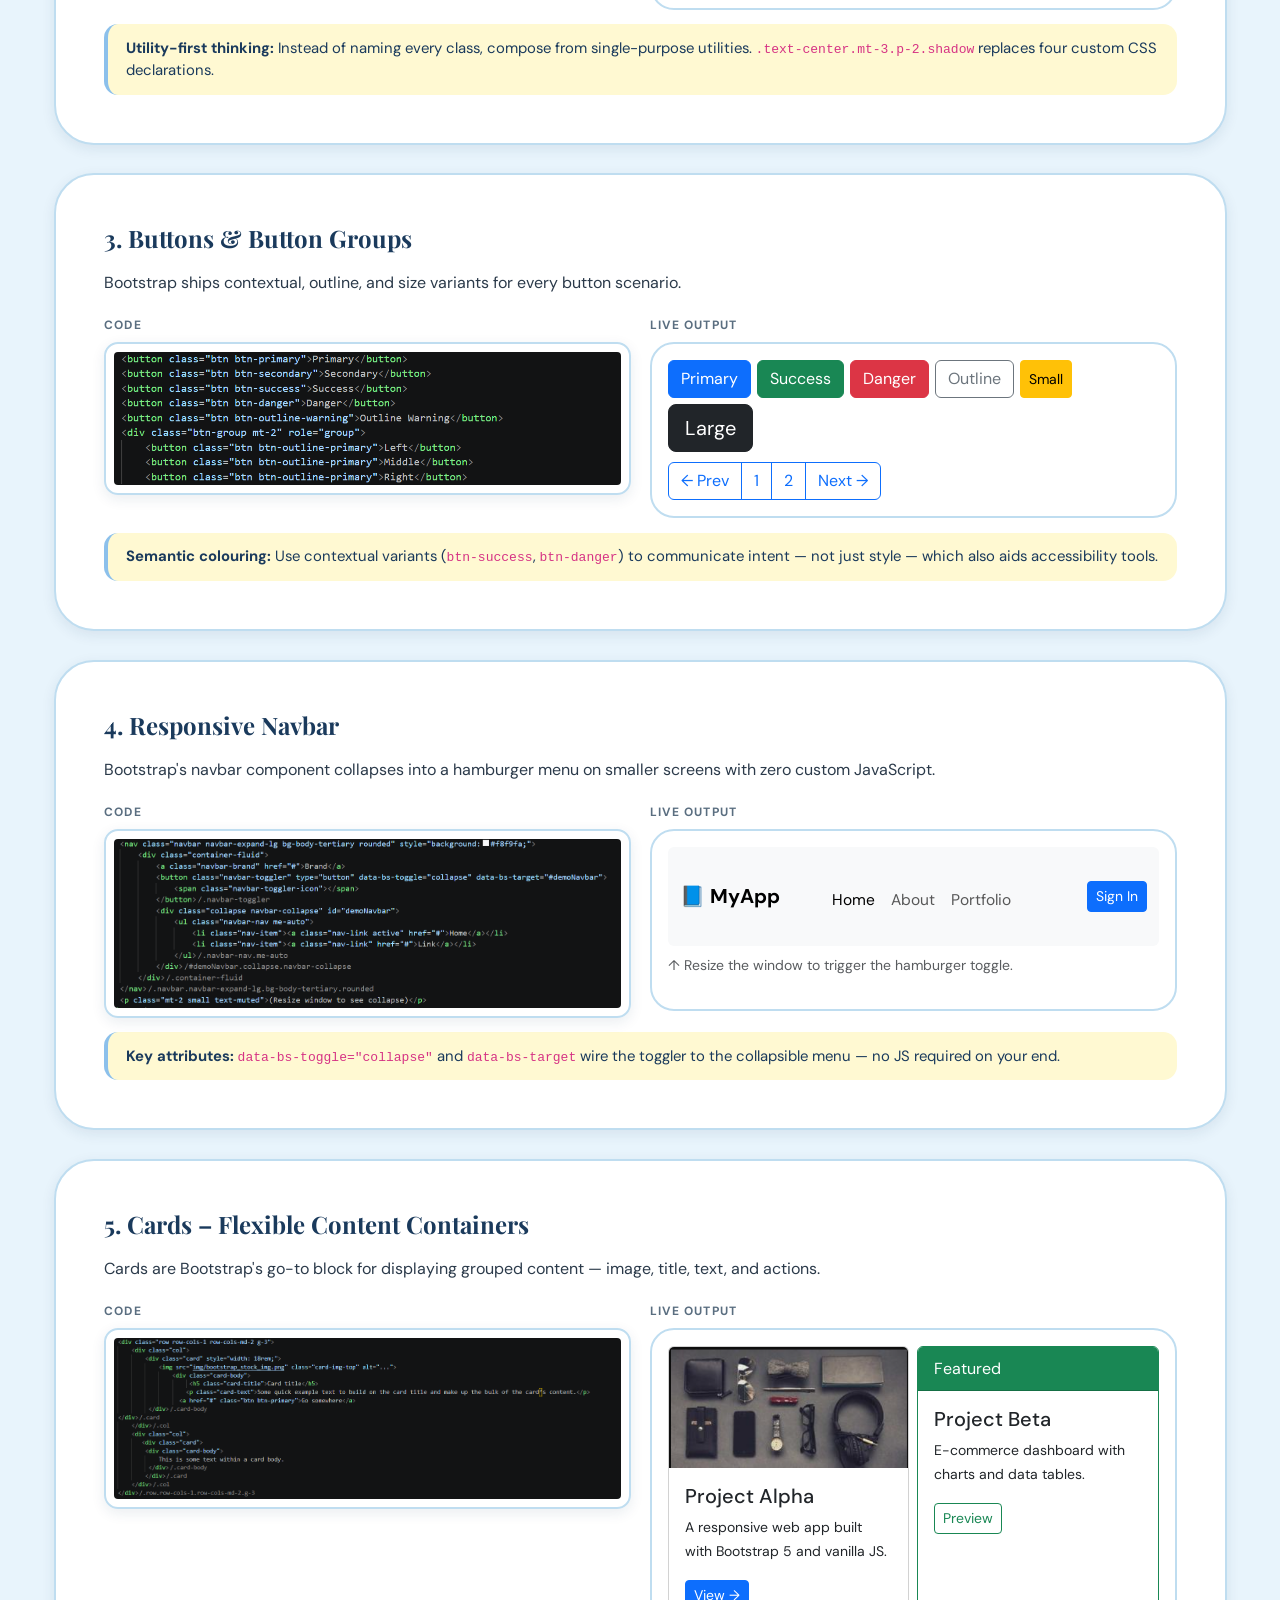
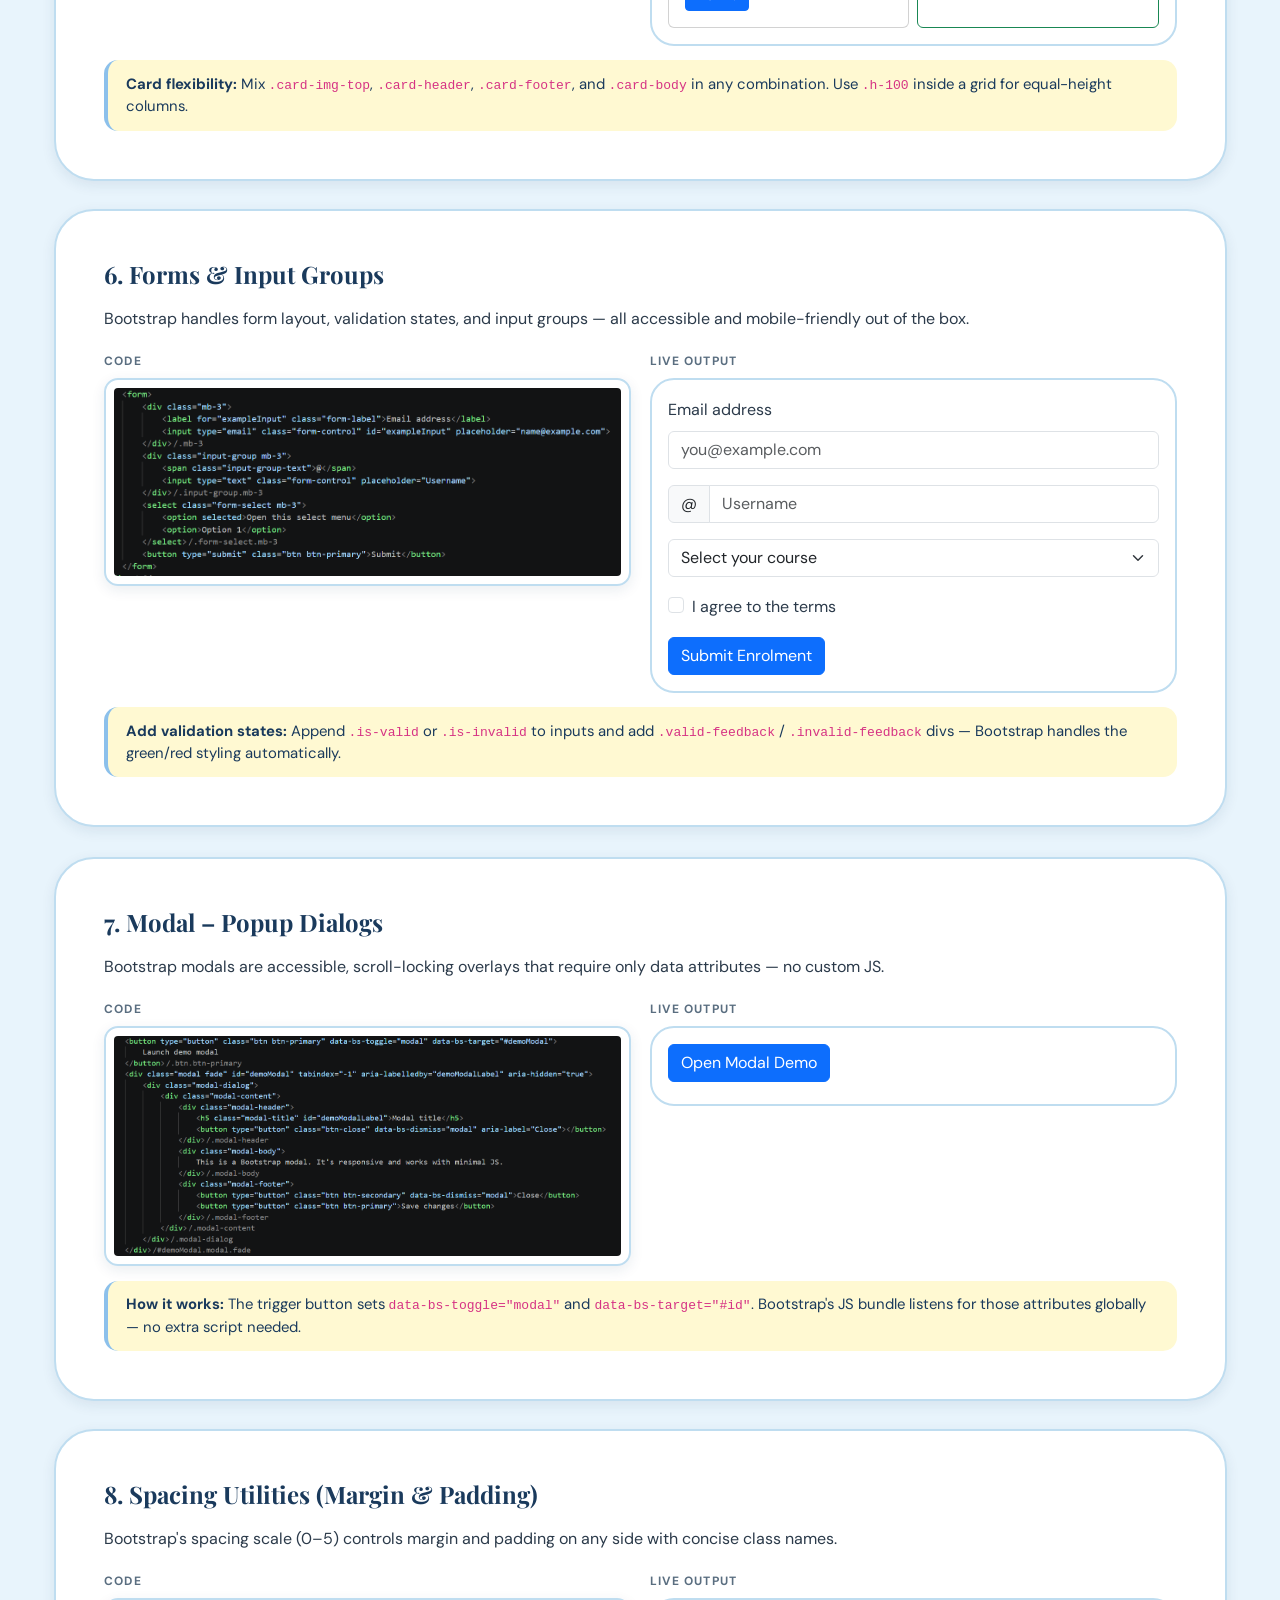
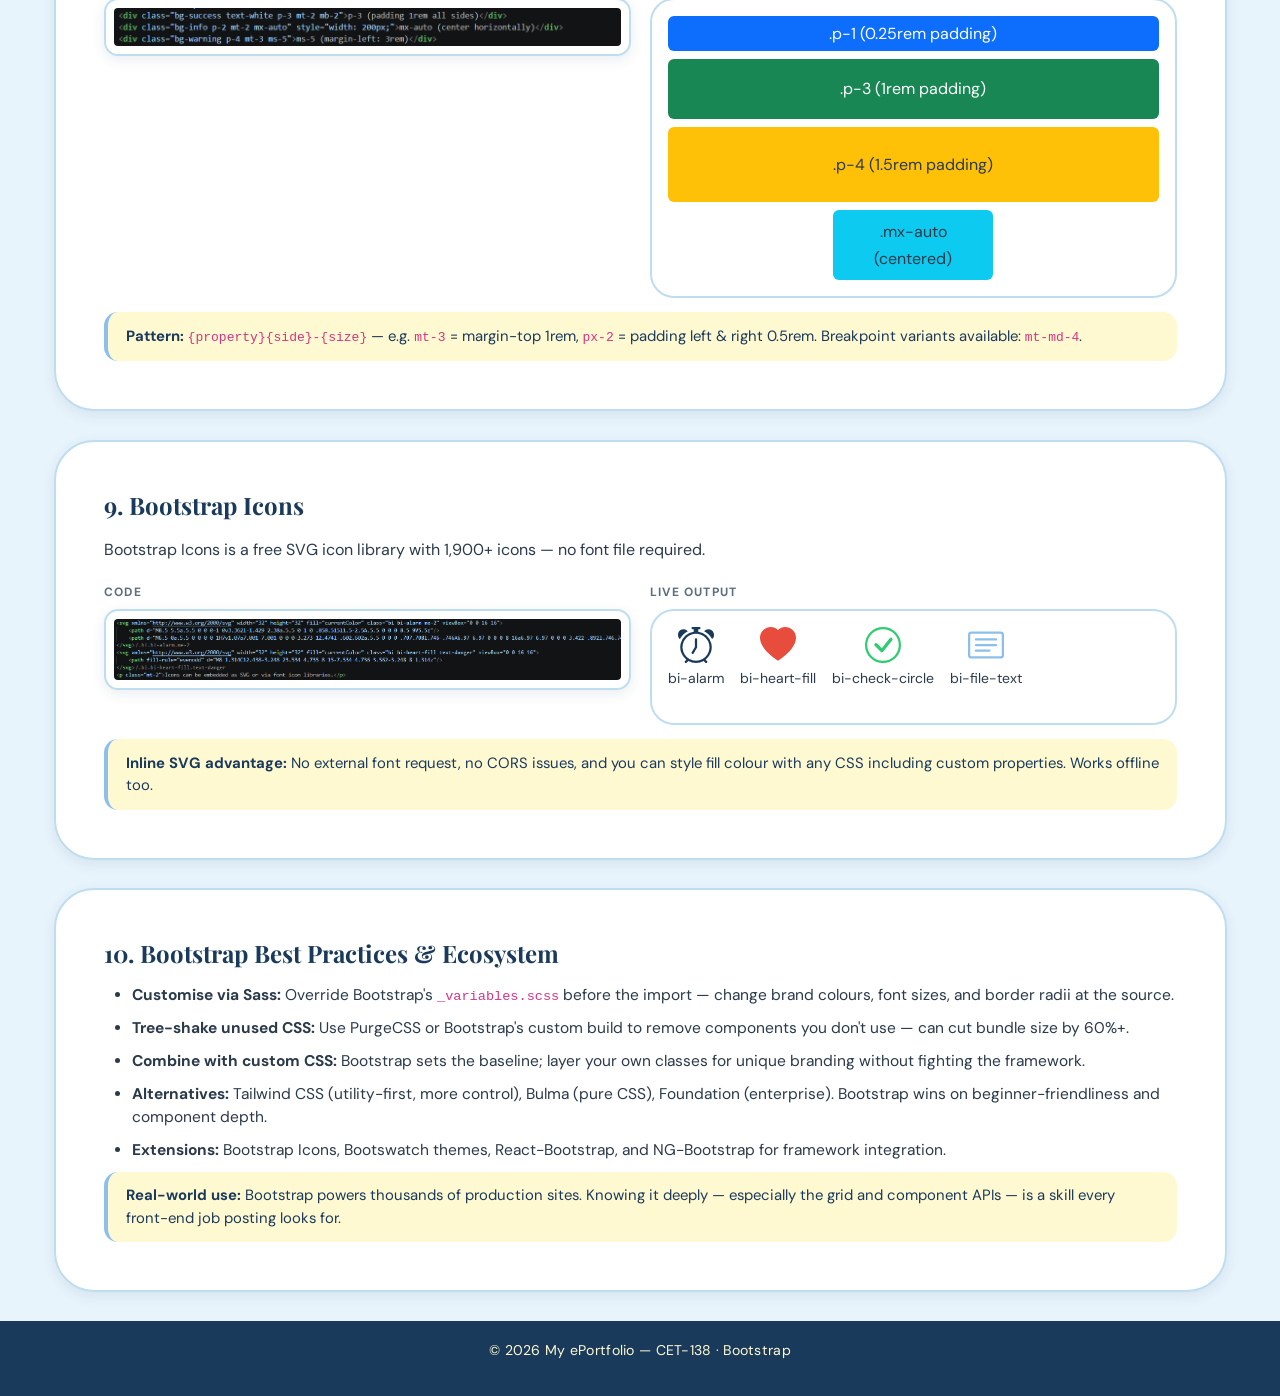
==== commit 81ffdf12: "ui fix" ====
--- a/bootstrap.html
+++ b/bootstrap.html
@@ -54,11 +54,11 @@
                     <p>Bootstrap's 12-column grid auto-adjusts across five breakpoints: <code>sm</code>, <code>md</code>, <code>lg</code>, <code>xl</code>, <code>xxl</code>.</p>
                     <div class="demo-panel">
                         <div>
-                            <p class="demo-panel-label">📄 Code</p>
+                            <p class="demo-panel-label"> Code</p>
                             <img src="img/bootstrap-grid.png" alt="Bootstrap grid code" class="screenshot-img">
                         </div>
                         <div>
-                            <p class="demo-panel-label">▶ Live Output</p>
+                            <p class="demo-panel-label"> Live Output</p>
                             <div class="live-output">
                                 <div class="container-fluid p-0">
                                     <div class="row g-2">
@@ -91,11 +91,11 @@
                     <p>Bootstrap standardises type and provides hundreds of helper classes for spacing, colour, shadows, and borders.</p>
                     <div class="demo-panel">
                         <div>
-                            <p class="demo-panel-label">📄 Code</p>
+                            <p class="demo-panel-label"> Code</p>
                             <img src="img/bootstrap-utilities.png" alt="Bootstrap utilities code" class="screenshot-img">
                         </div>
                         <div>
-                            <p class="demo-panel-label">▶ Live Output</p>
+                            <p class="demo-panel-label"> Live Output</p>
                             <div class="live-output">
                                 <h1 class="display-6">Display-6 Heading</h1>
                                 <p class="lead text-muted">Lead paragraph — larger, lighter weight, ideal for subtitles.</p>
@@ -127,7 +127,7 @@
                             <img src="img/bootstrap-buttons.png" alt="Bootstrap buttons code" class="screenshot-img">
                         </div>
                         <div>
-                            <p class="demo-panel-label">▶ Live Output</p>
+                            <p class="demo-panel-label">Live Output</p>
                             <div class="live-output">
                                 <div style="display:flex;flex-wrap:wrap;gap:6px;margin-bottom:10px;">
                                     <button class="btn btn-primary">Primary</button>
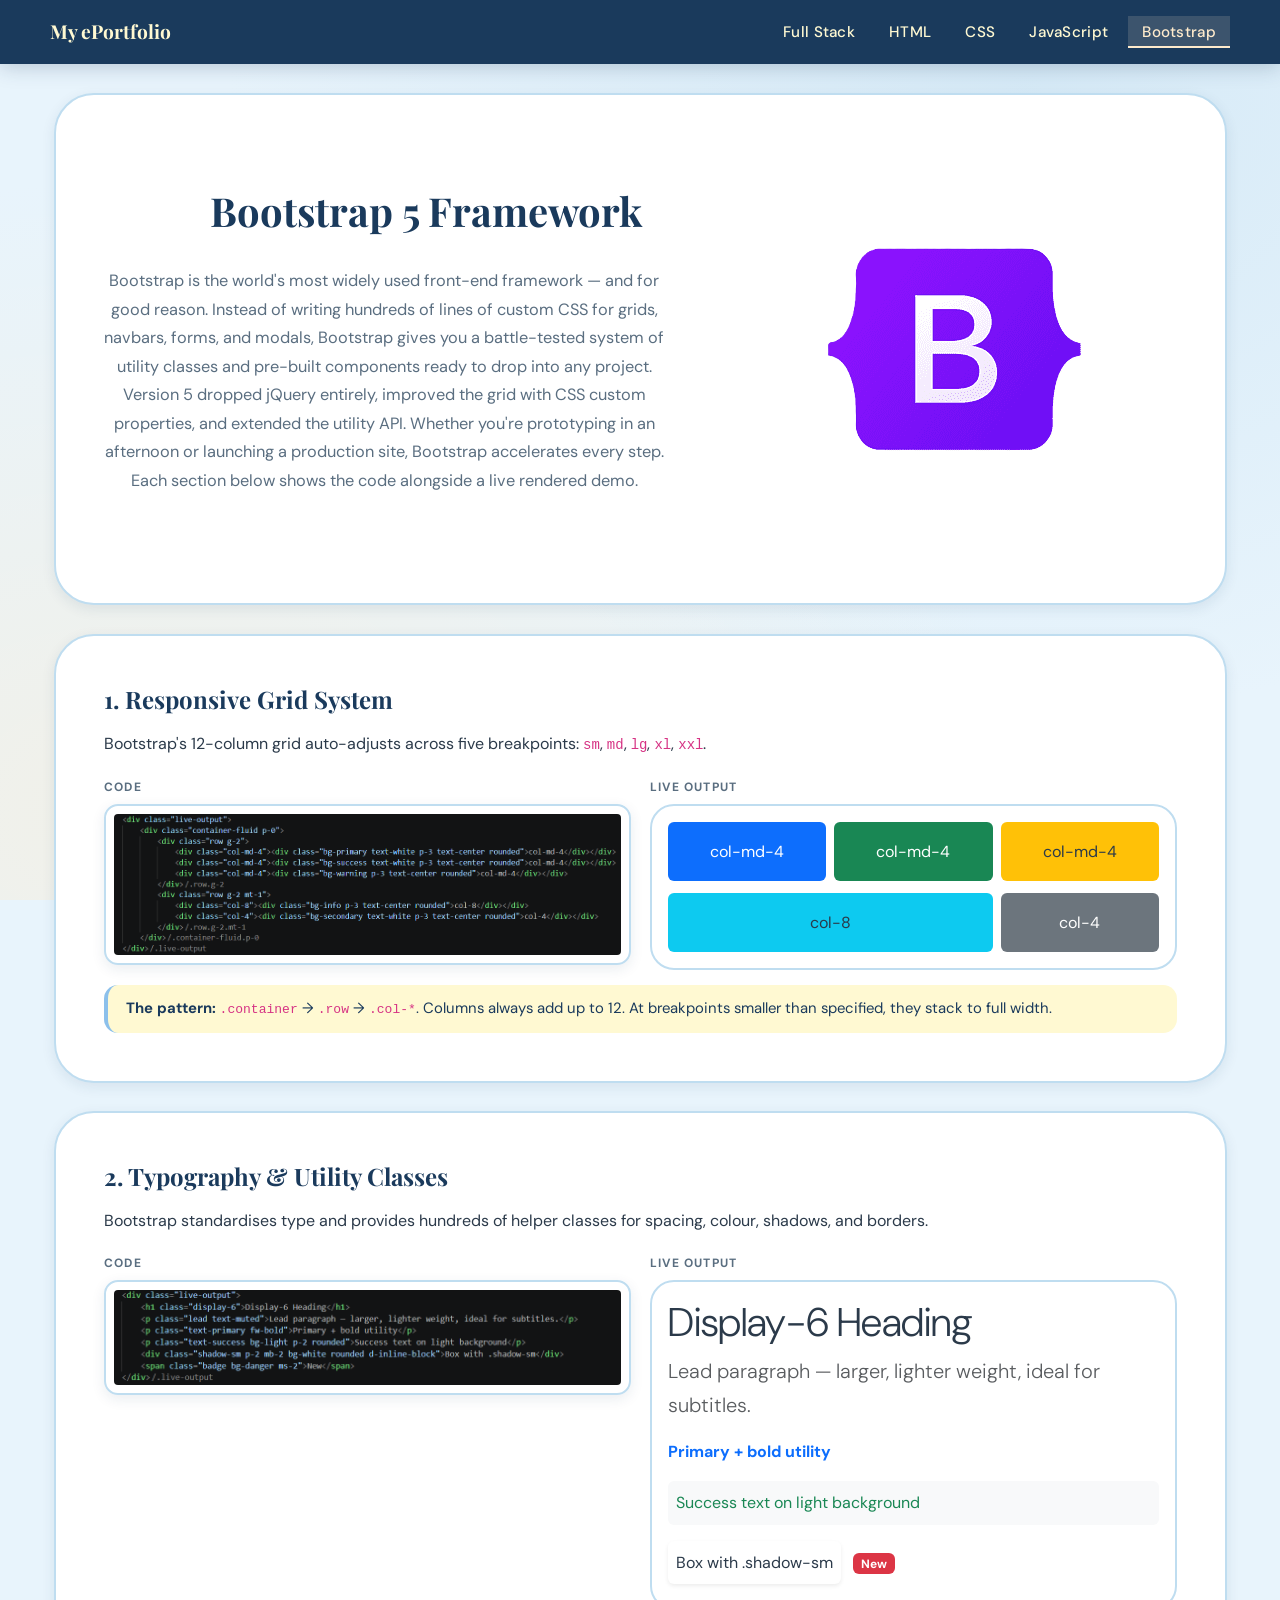
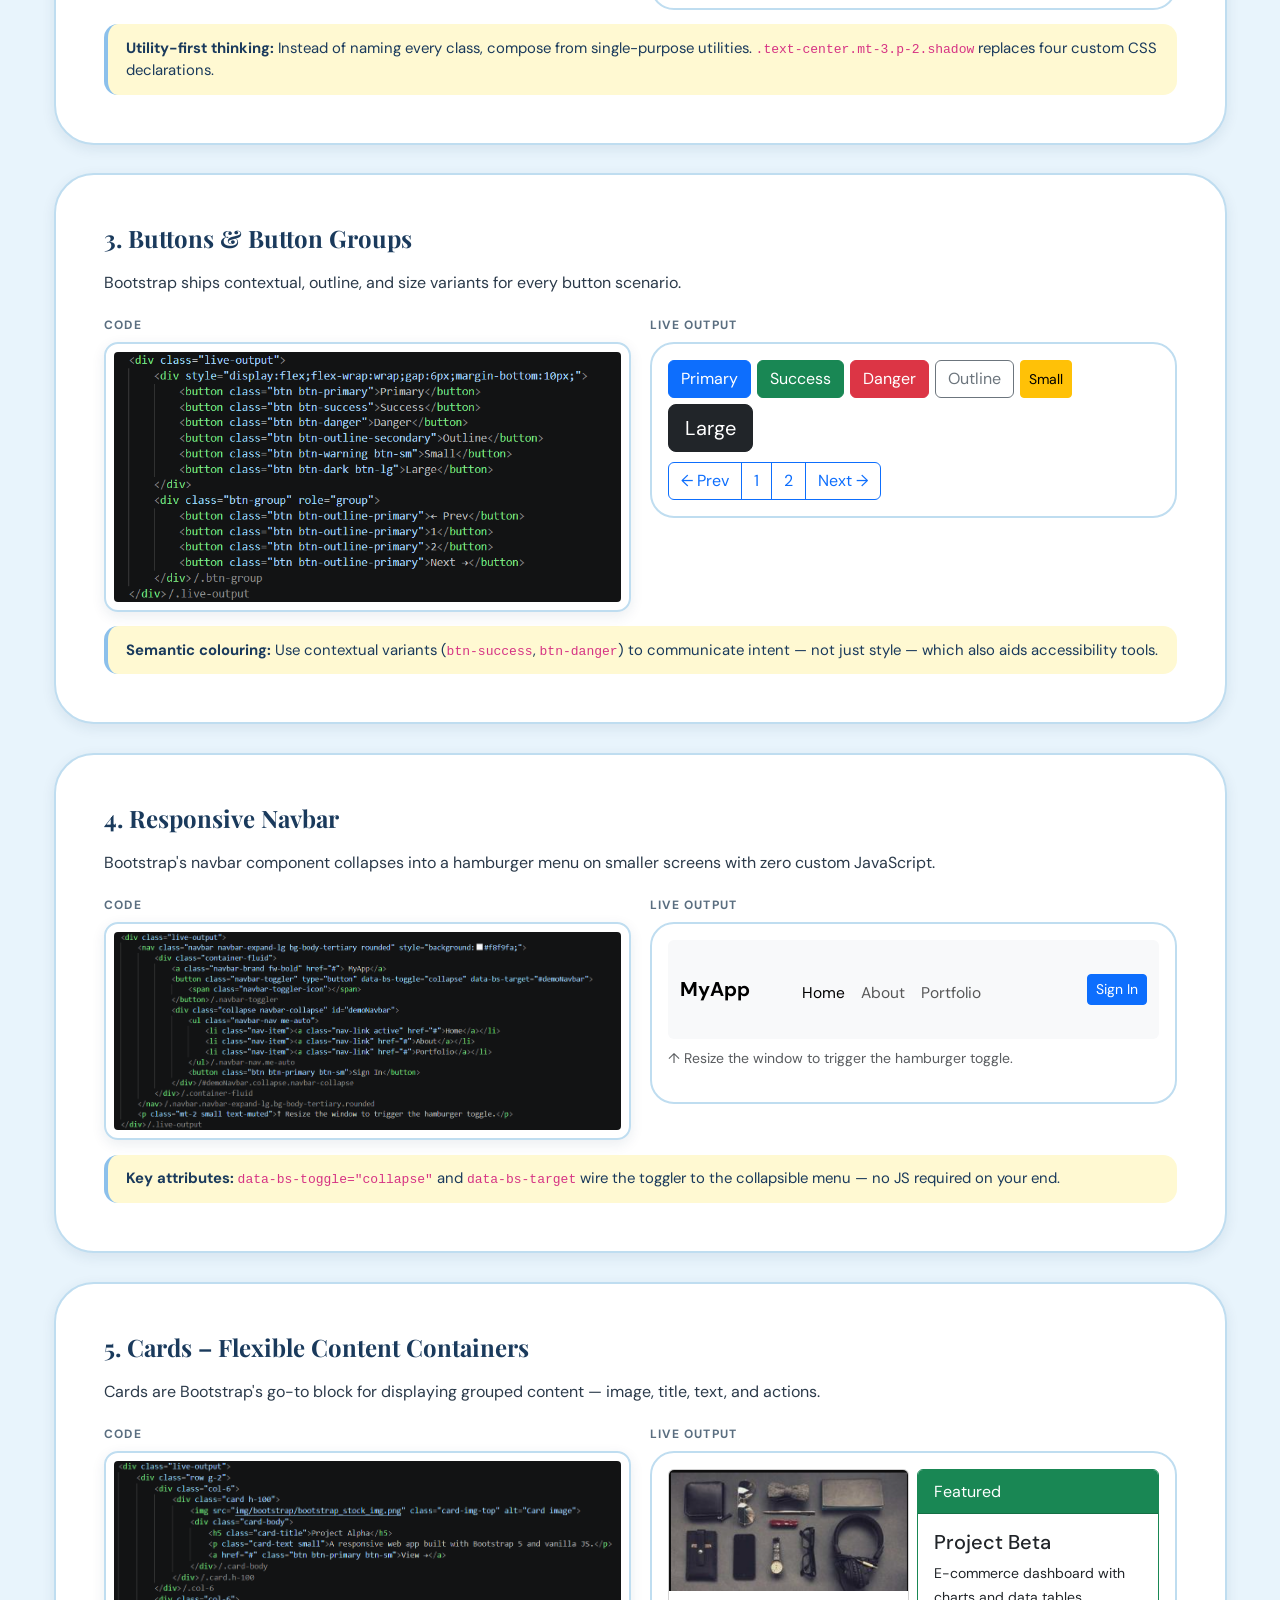
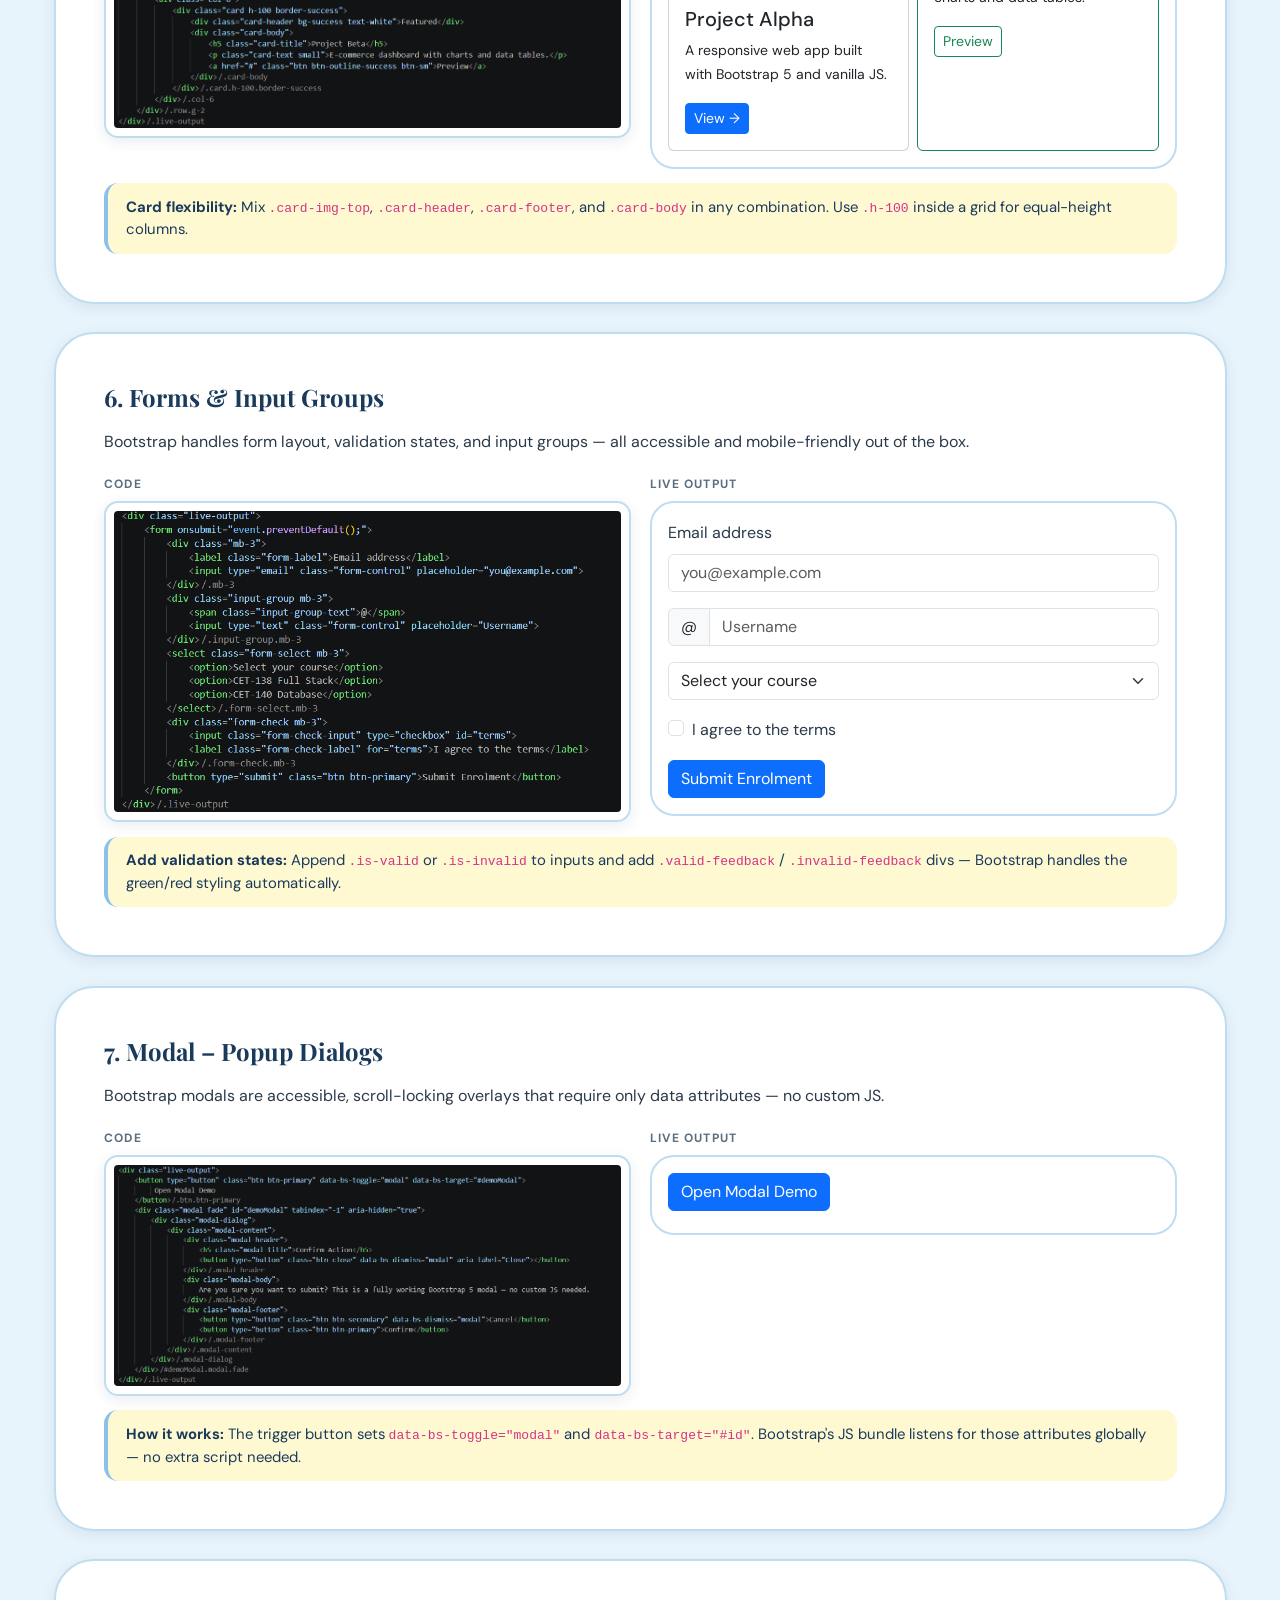
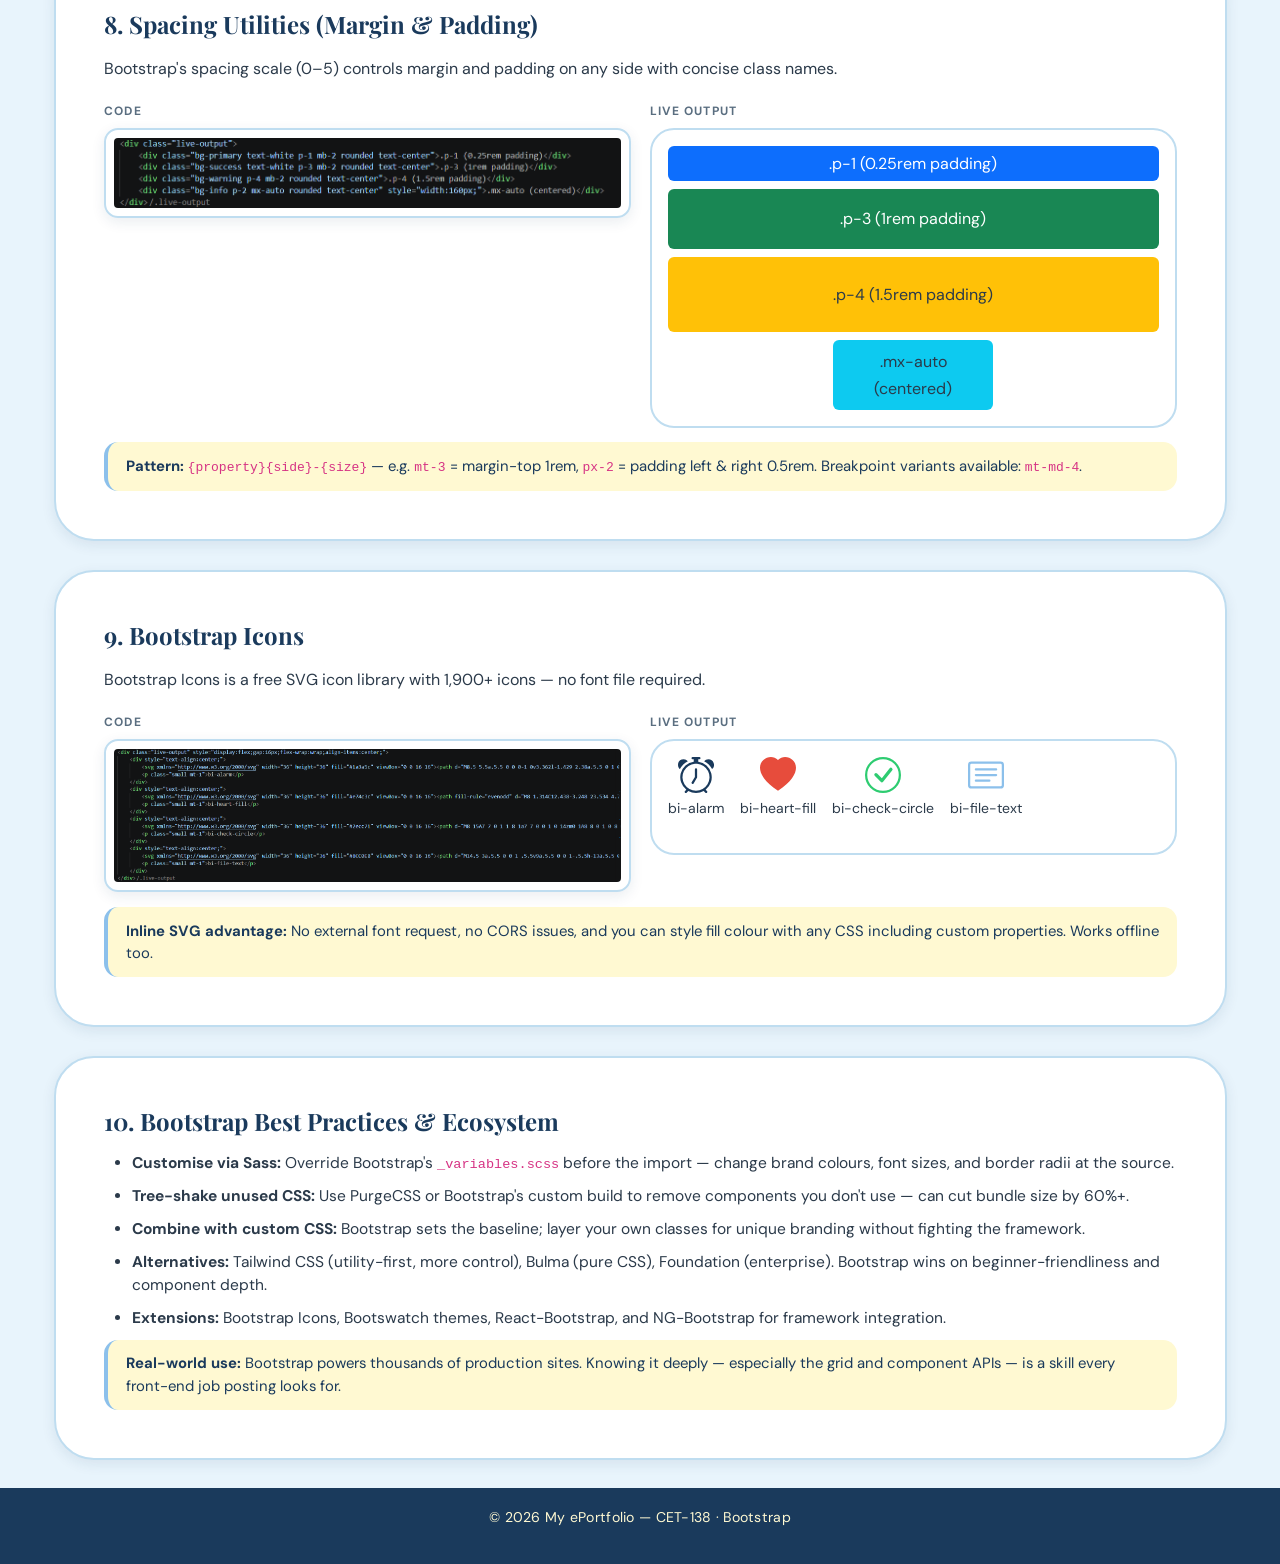
==== commit b0d7ba6e: "minor fixes" ====
--- a/bootstrap.html
+++ b/bootstrap.html
@@ -30,7 +30,7 @@
             <div class="section">
                 <h1 class="p_section-heading align_center">Bootstrap 5 Framework</h1>
                 <div class="section-image">
-                    <img src="img/bootstrap.png" class="img_fsd" alt="Bootstrap Illustration">
+                    <img src="img/bootstrap/bootstrap.png" class="img_fsd" alt="Bootstrap Illustration">
                 </div>
                 <p class="p_section-content align_center">
                     Bootstrap is the world's most widely used front-end framework — and for good reason.
@@ -45,7 +45,6 @@
         </div>
     </div>
 
-    <!-- 1. GRID -->
     <div class="paragraph reveal">
         <div class="boarder">
             <div class="section no-image-section">
@@ -55,7 +54,7 @@
                     <div class="demo-panel">
                         <div>
                             <p class="demo-panel-label"> Code</p>
-                            <img src="img/bootstrap-grid.png" alt="Bootstrap grid code" class="screenshot-img">
+                            <img src="img/bootstrap/bootstrap-grid.png" alt="Bootstrap grid code" class="screenshot-img">
                         </div>
                         <div>
                             <p class="demo-panel-label"> Live Output</p>
@@ -82,7 +81,6 @@
         </div>
     </div>
 
-    <!-- 2. TYPOGRAPHY & UTILITIES -->
     <div class="paragraph reveal">
         <div class="boarder">
             <div class="section no-image-section">
@@ -92,7 +90,7 @@
                     <div class="demo-panel">
                         <div>
                             <p class="demo-panel-label"> Code</p>
-                            <img src="img/bootstrap-utilities.png" alt="Bootstrap utilities code" class="screenshot-img">
+                            <img src="img/bootstrap/bootstrap-utilities.png" alt="Bootstrap utilities code" class="screenshot-img">
                         </div>
                         <div>
                             <p class="demo-panel-label"> Live Output</p>
@@ -114,7 +112,6 @@
         </div>
     </div>
 
-    <!-- 3. BUTTONS -->
     <div class="paragraph reveal">
         <div class="boarder">
             <div class="section no-image-section">
@@ -124,7 +121,7 @@
                     <div class="demo-panel">
                         <div>
                             <p class="demo-panel-label"> Code</p>
-                            <img src="img/bootstrap-buttons.png" alt="Bootstrap buttons code" class="screenshot-img">
+                            <img src="img/bootstrap/bootstrap-buttons.png" alt="Bootstrap buttons code" class="screenshot-img">
                         </div>
                         <div>
                             <p class="demo-panel-label">Live Output</p>
@@ -154,7 +151,6 @@
         </div>
     </div>
 
-    <!-- 4. NAVBAR -->
     <div class="paragraph reveal">
         <div class="boarder">
             <div class="section no-image-section">
@@ -164,14 +160,14 @@
                     <div class="demo-panel">
                         <div>
                             <p class="demo-panel-label"> Code</p>
-                            <img src="img/bootstrap-navbar.png" alt="Bootstrap navbar code" class="screenshot-img">
+                            <img src="img/bootstrap/bootstrap-navbar.png" alt="Bootstrap navbar code" class="screenshot-img">
                         </div>
                         <div>
                             <p class="demo-panel-label"> Live Output</p>
                             <div class="live-output">
                                 <nav class="navbar navbar-expand-lg bg-body-tertiary rounded" style="background:#f8f9fa;">
                                     <div class="container-fluid">
-                                        <a class="navbar-brand fw-bold" href="#">📘 MyApp</a>
+                                        <a class="navbar-brand fw-bold" href="#"> MyApp</a>
                                         <button class="navbar-toggler" type="button" data-bs-toggle="collapse" data-bs-target="#demoNavbar">
                                             <span class="navbar-toggler-icon"></span>
                                         </button>
@@ -197,7 +193,6 @@
         </div>
     </div>
 
-    <!-- 5. CARDS -->
     <div class="paragraph reveal">
         <div class="boarder">
             <div class="section no-image-section">
@@ -207,7 +202,7 @@
                     <div class="demo-panel">
                         <div>
                             <p class="demo-panel-label"> Code</p>
-                            <img src="img/bootstrap_stock.png" alt="Bootstrap cards code" class="screenshot-img">
+                            <img src="img/bootstrap/bootstrap_stock.png" alt="Bootstrap cards code" class="screenshot-img">
                         </div>
                         <div>
                             <p class="demo-panel-label"> Live Output</p>
@@ -215,7 +210,7 @@
                                 <div class="row g-2">
                                     <div class="col-6">
                                         <div class="card h-100">
-                                            <img src="img/bootstrap_stock_img.png" class="card-img-top" alt="Card image">
+                                            <img src="img/bootstrap/bootstrap_stock_img.png" class="card-img-top" alt="Card image">
                                             <div class="card-body">
                                                 <h5 class="card-title">Project Alpha</h5>
                                                 <p class="card-text small">A responsive web app built with Bootstrap 5 and vanilla JS.</p>
@@ -245,7 +240,6 @@
         </div>
     </div>
 
-    <!-- 6. FORMS -->
     <div class="paragraph reveal">
         <div class="boarder">
             <div class="section no-image-section">
@@ -255,7 +249,7 @@
                     <div class="demo-panel">
                         <div>
                             <p class="demo-panel-label"> Code</p>
-                            <img src="img/bootstrap-forms.png" alt="Bootstrap forms code" class="screenshot-img">
+                            <img src="img/bootstrap/bootstrap-forms.png" alt="Bootstrap forms code" class="screenshot-img">
                         </div>
                         <div>
                             <p class="demo-panel-label"> Live Output</p>
@@ -291,7 +285,6 @@
         </div>
     </div>
 
-    <!-- 7. MODAL -->
     <div class="paragraph reveal">
         <div class="boarder">
             <div class="section no-image-section">
@@ -301,7 +294,7 @@
                     <div class="demo-panel">
                         <div>
                             <p class="demo-panel-label"> Code</p>
-                            <img src="img/bootstrap-modal.png" alt="Bootstrap modal code" class="screenshot-img">
+                            <img src="img/bootstrap/bootstrap-modal.png" alt="Bootstrap modal code" class="screenshot-img">
                         </div>
                         <div>
                             <p class="demo-panel-label"> Live Output</p>
@@ -337,7 +330,6 @@
         </div>
     </div>
 
-    <!-- 8. SPACING -->
     <div class="paragraph reveal">
         <div class="boarder">
             <div class="section no-image-section">
@@ -347,7 +339,7 @@
                     <div class="demo-panel">
                         <div>
                             <p class="demo-panel-label"> Code</p>
-                            <img src="img/bootstrap-spacing.png" alt="Bootstrap spacing code" class="screenshot-img">
+                            <img src="img/bootstrap/bootstrap-spacing.png" alt="Bootstrap spacing code" class="screenshot-img">
                         </div>
                         <div>
                             <p class="demo-panel-label"> Live Output</p>
@@ -367,7 +359,6 @@
         </div>
     </div>
 
-    <!-- 9. ICONS -->
     <div class="paragraph reveal">
         <div class="boarder">
             <div class="section no-image-section">
@@ -377,7 +368,7 @@
                     <div class="demo-panel">
                         <div>
                             <p class="demo-panel-label"> Code</p>
-                            <img src="img/bootstrap-icons.png" alt="Bootstrap icons code" class="screenshot-img">
+                            <img src="img/bootstrap/bootstrap-icons.png" alt="Bootstrap icons code" class="screenshot-img">
                         </div>
                         <div>
                             <p class="demo-panel-label"> Live Output</p>
@@ -409,7 +400,6 @@
         </div>
     </div>
 
-    <!-- 10. BEST PRACTICES -->
     <div class="paragraph reveal">
         <div class="boarder">
             <div class="section no-image-section">
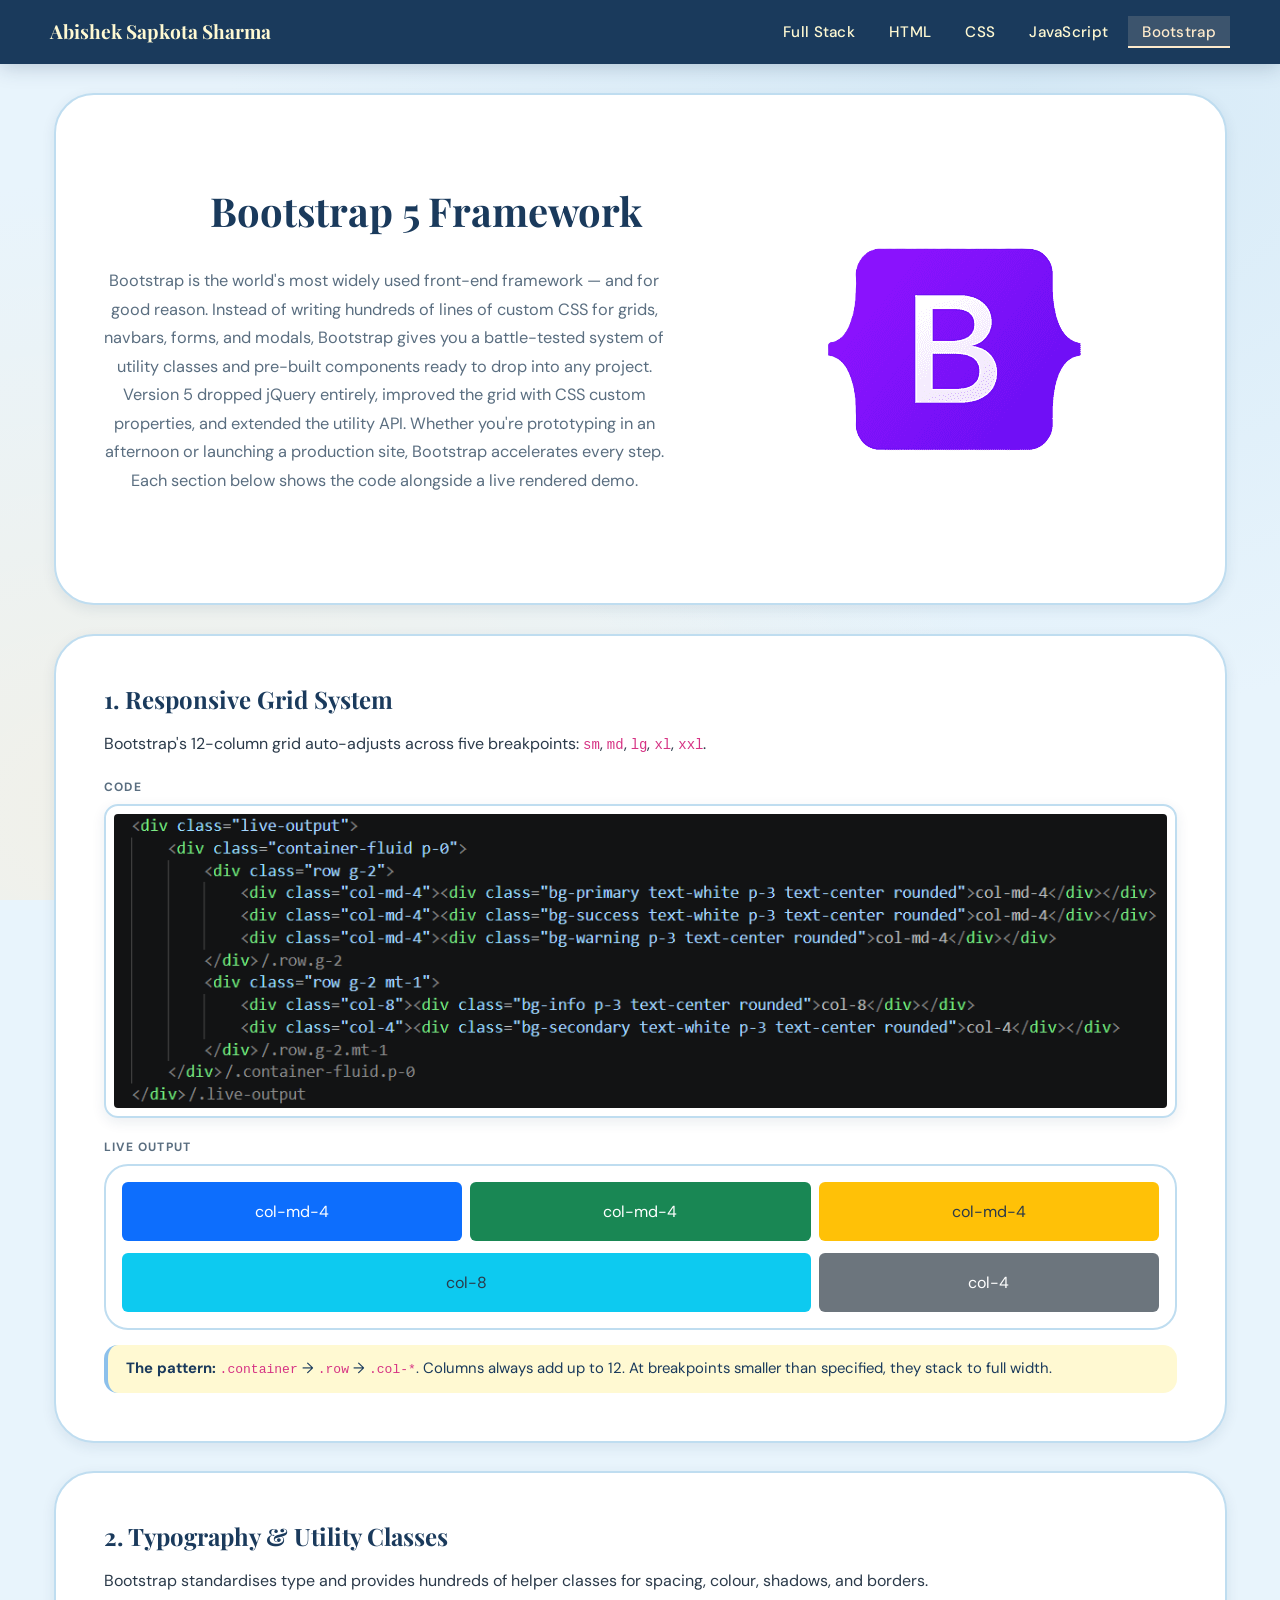
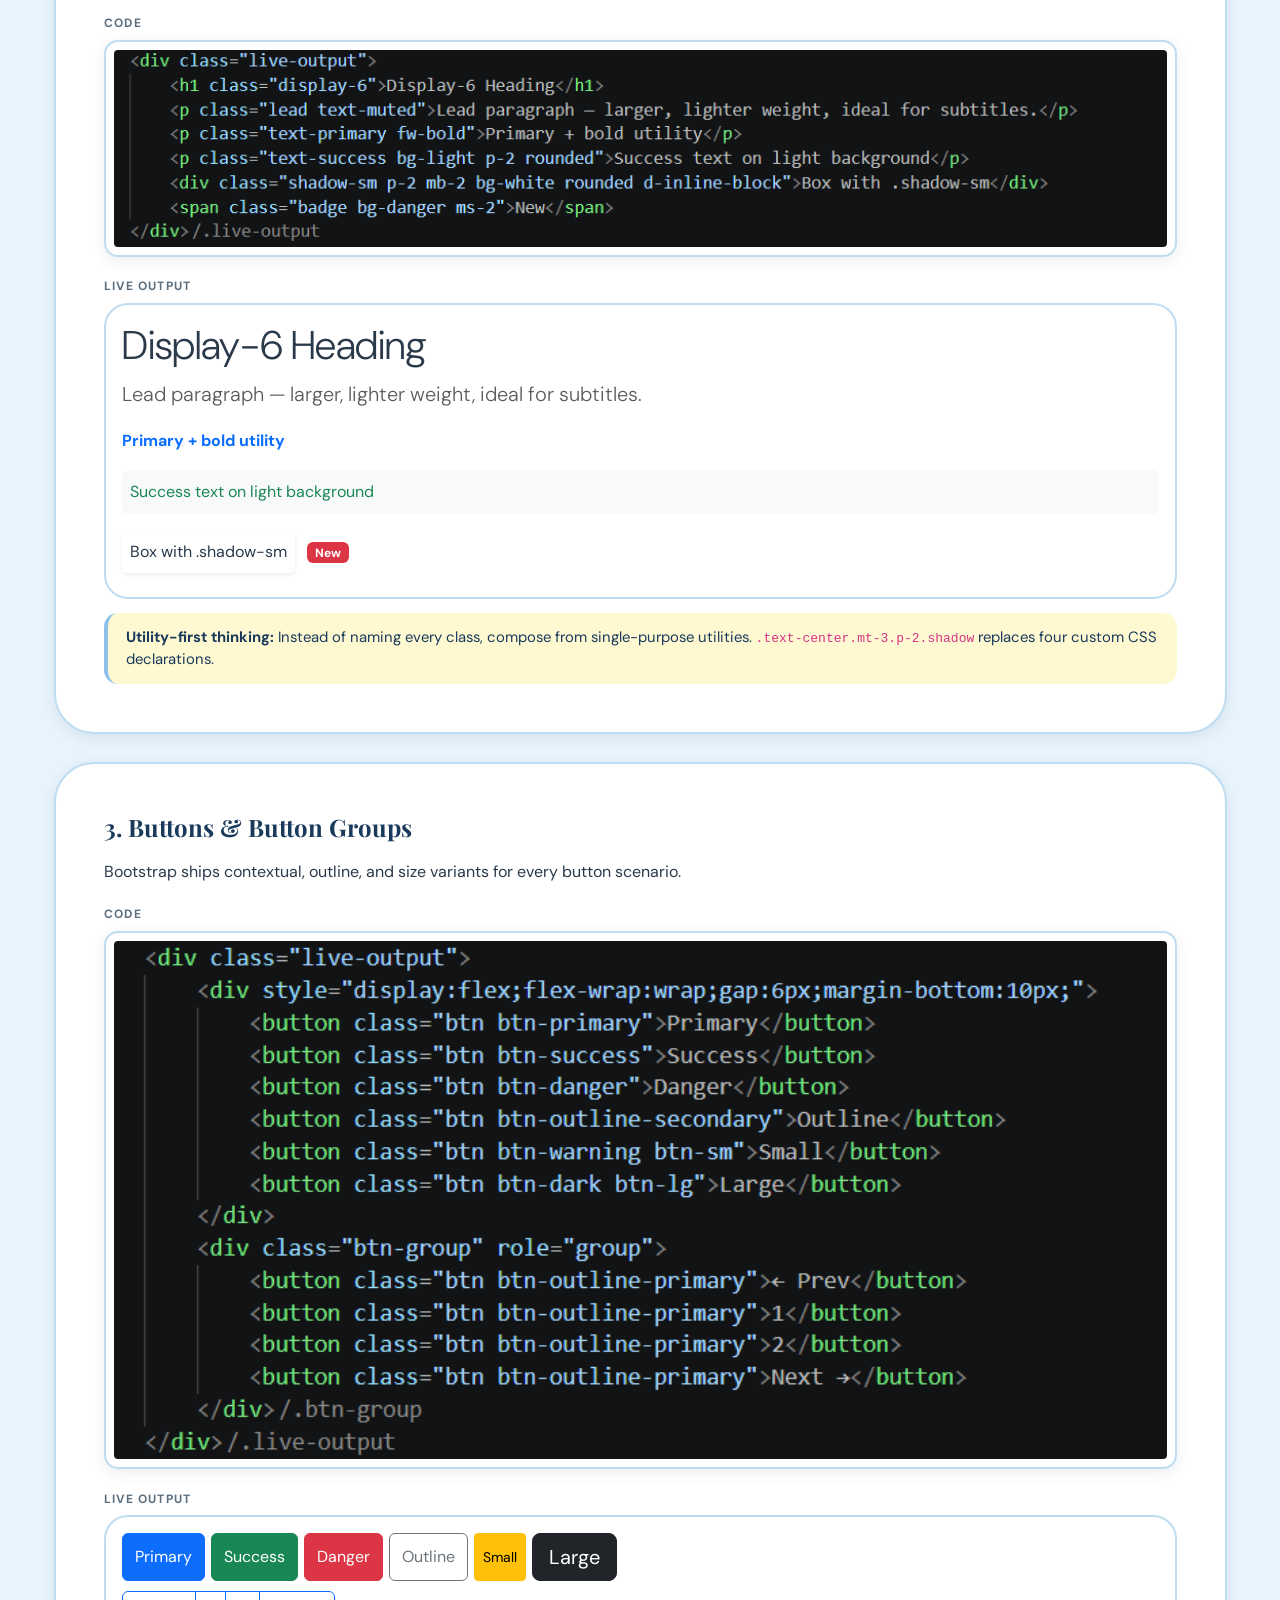
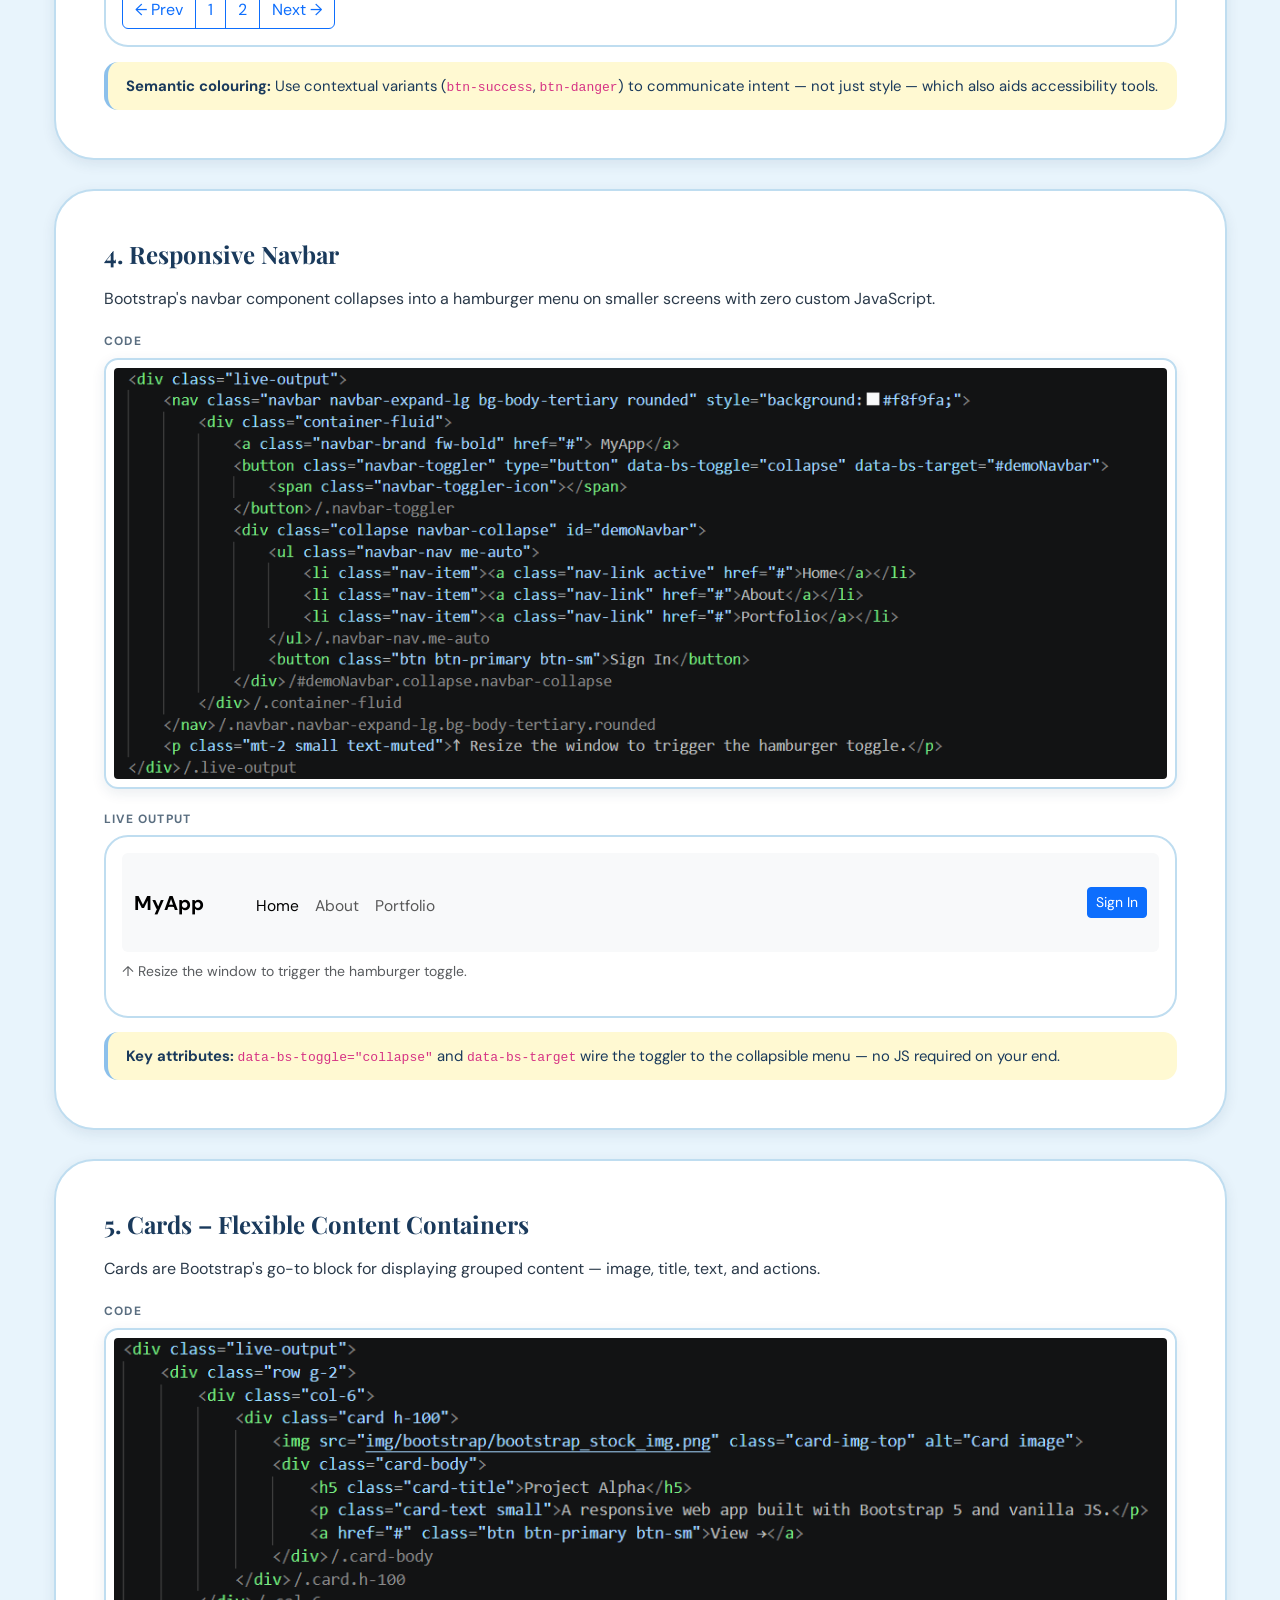
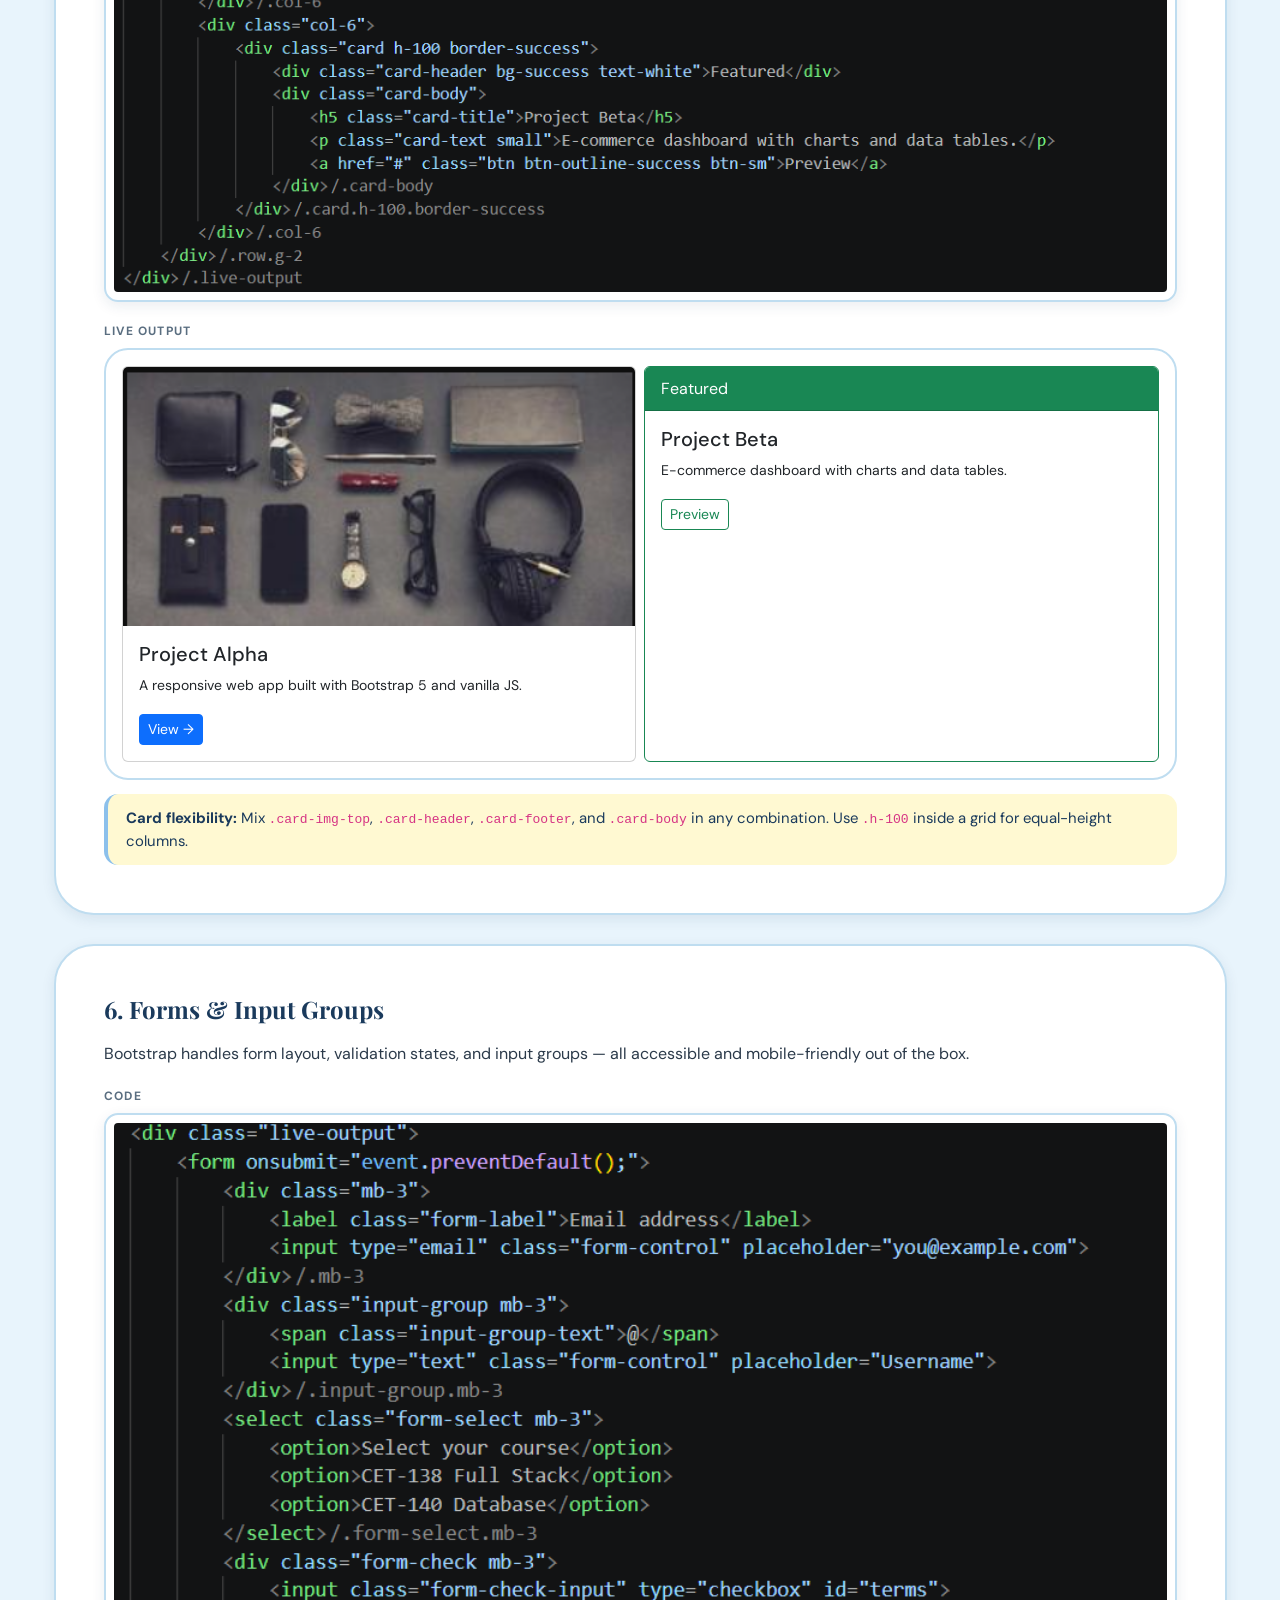
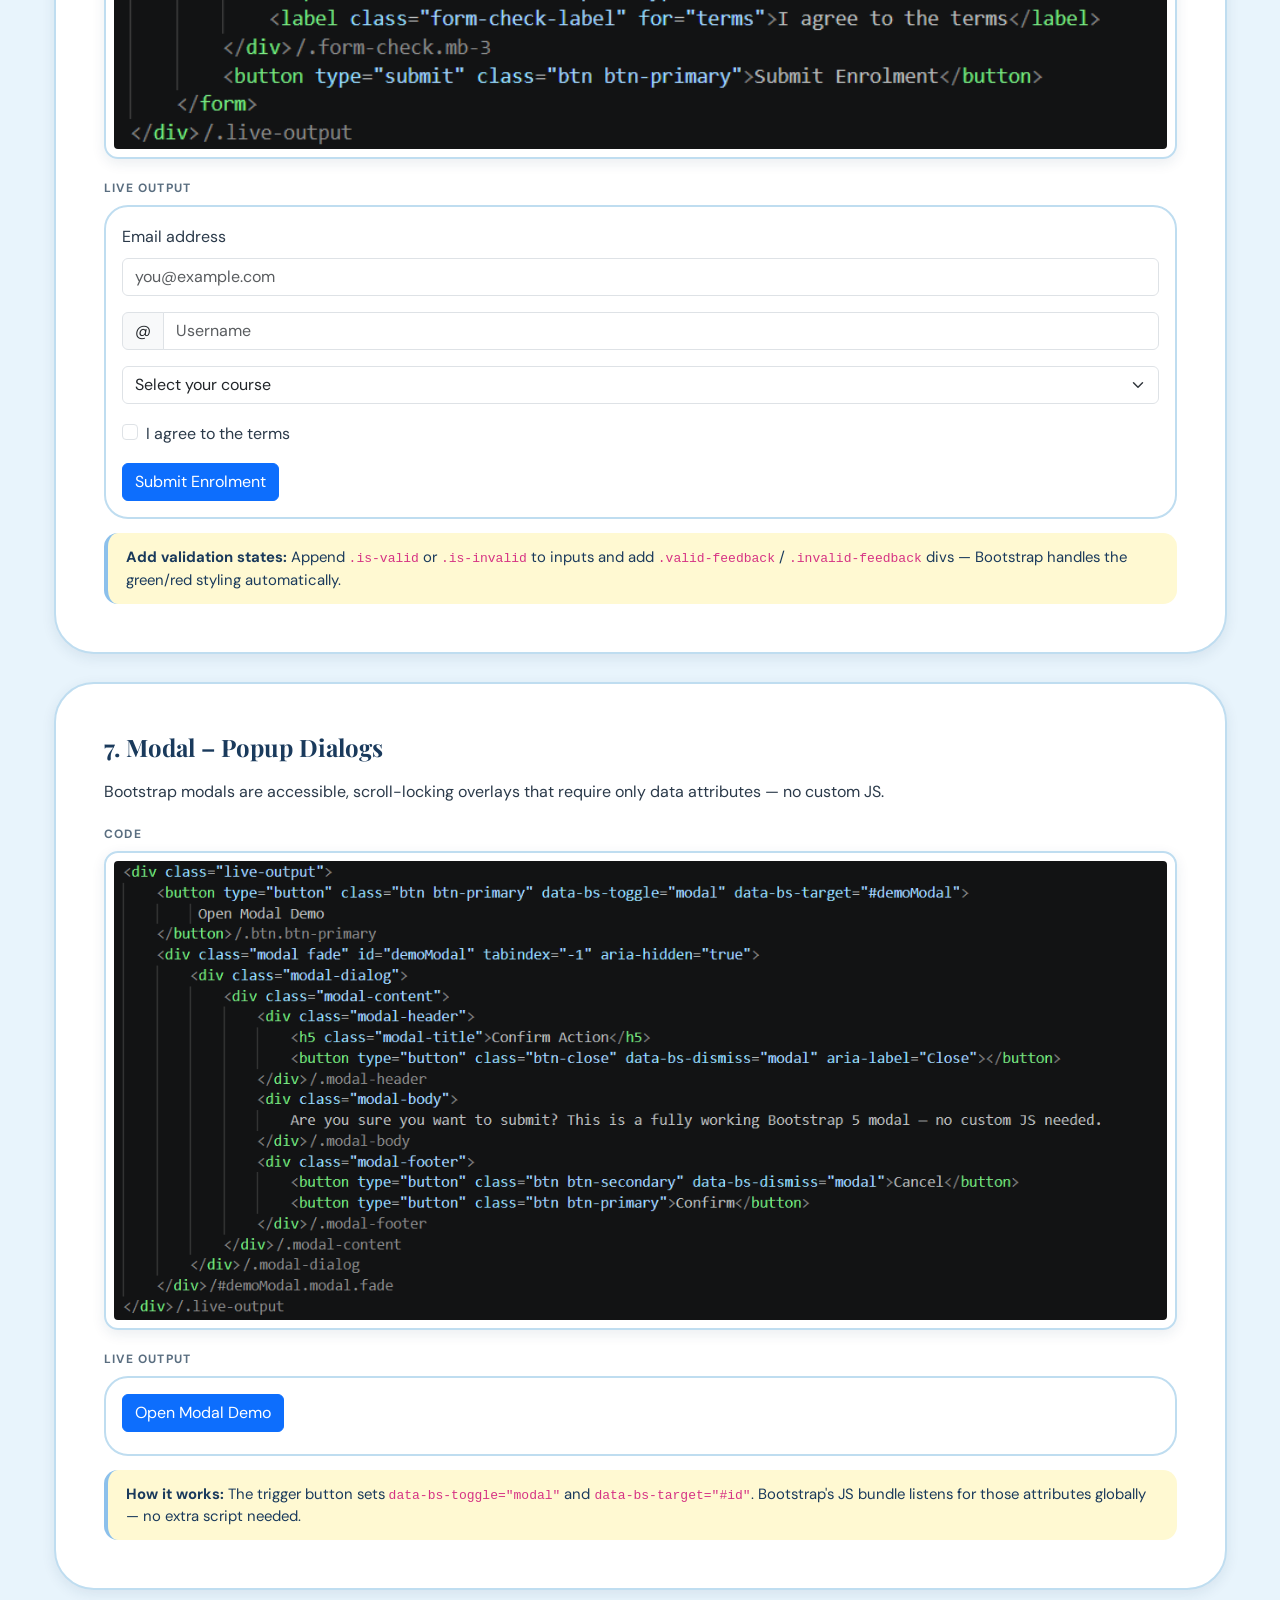
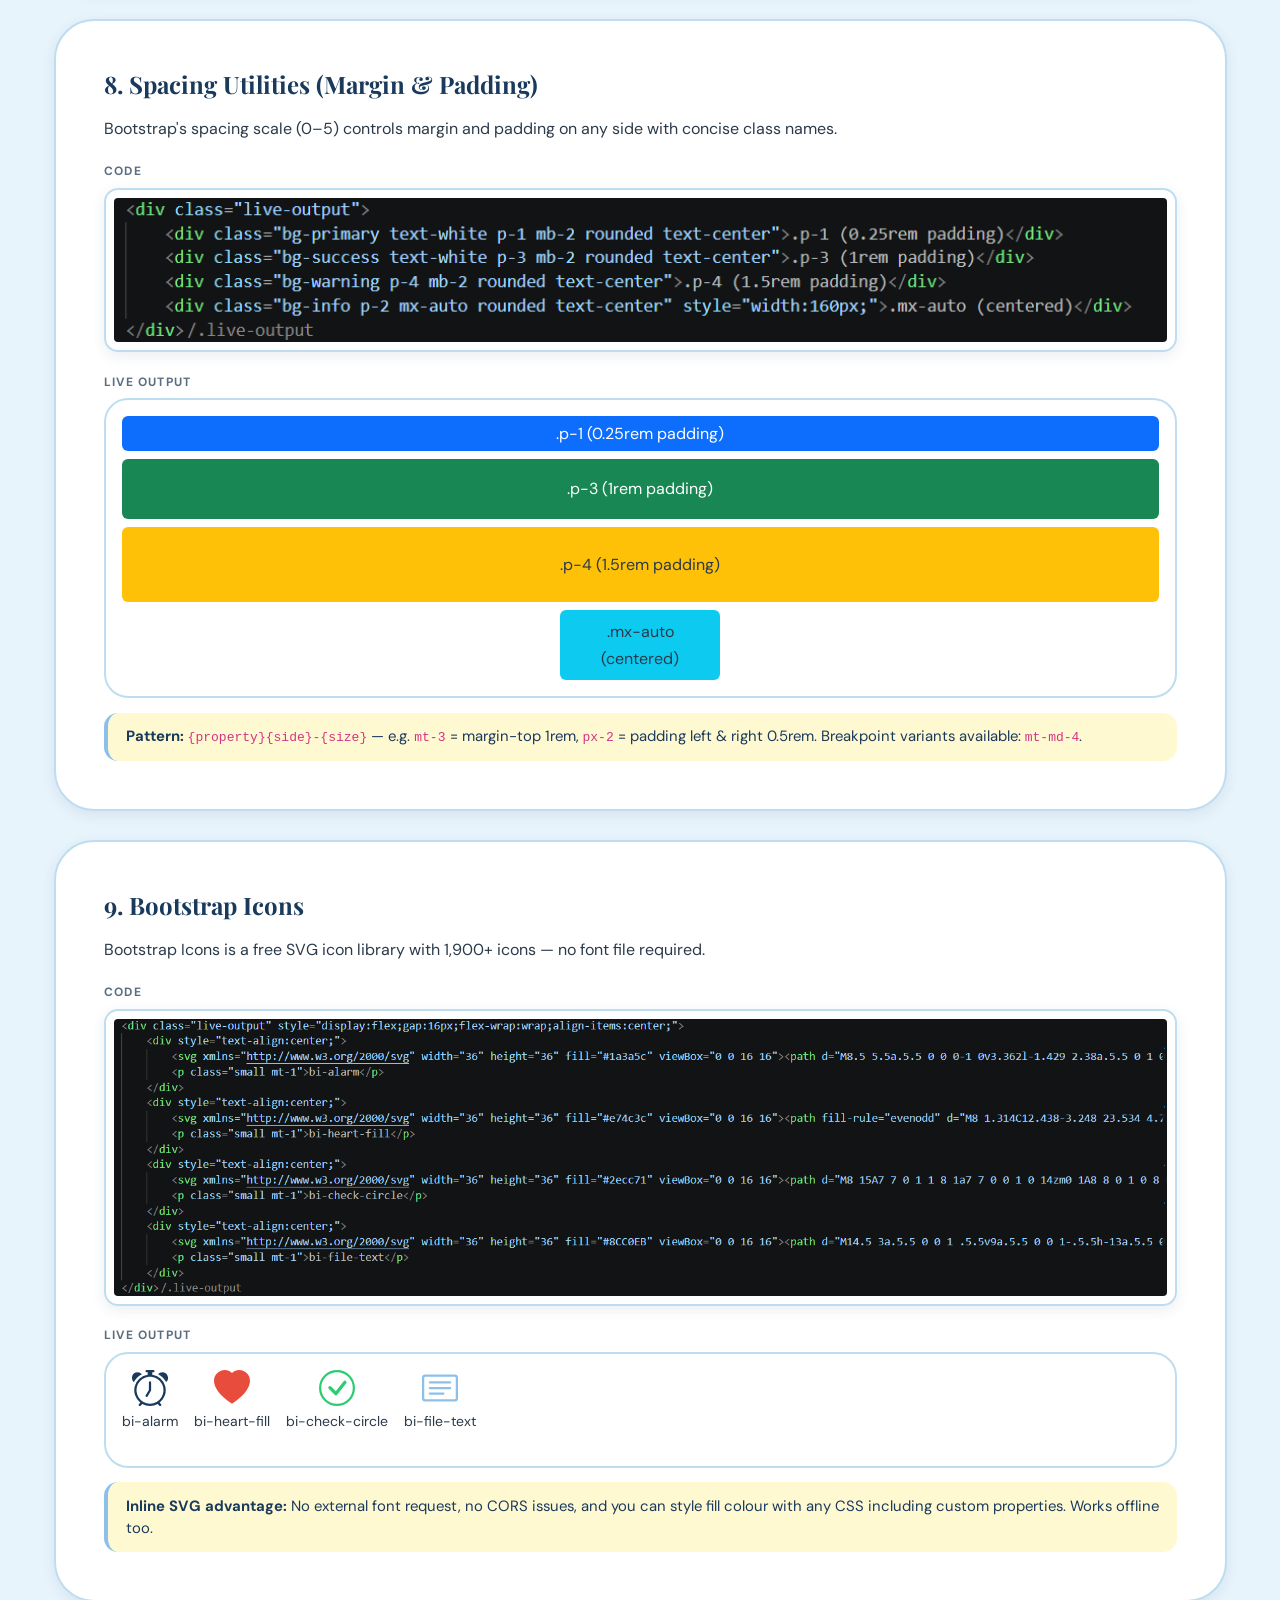
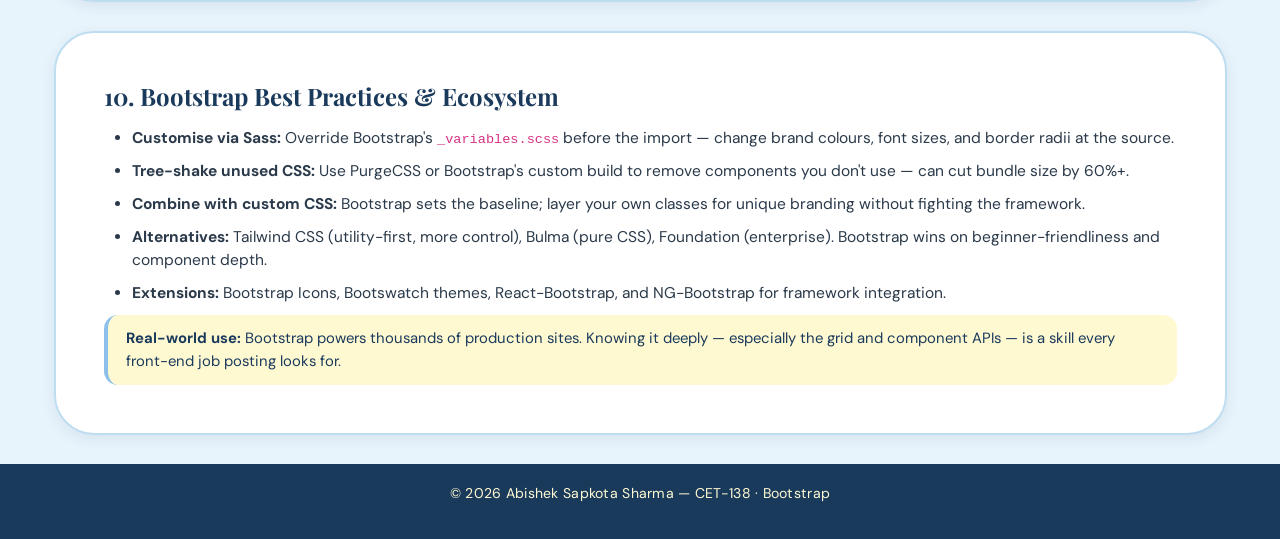
==== commit 8cb8f068: "minor fixes" ====
--- a/bootstrap.html
+++ b/bootstrap.html
@@ -3,7 +3,7 @@
 <head>
     <meta charset="UTF-8">
     <meta name="viewport" content="width=device-width, initial-scale=1.0">
-    <title>Bootstrap | ePortfolio</title>
+    <title>Bootstrap |Abishek Sapkota Sharma</title>
     <link href="https://cdn.jsdelivr.net/npm/bootstrap@5.3.0-alpha1/dist/css/bootstrap.min.css" rel="stylesheet">
     <link rel="stylesheet" href="style.css">
 </head>
@@ -11,7 +11,7 @@
 
 <nav class="main-nav">
     <div class="nav-container">
-        <div class="nav-logo"><a href="index.html">My ePortfolio</a></div>
+        <div class="nav-logo"><a href="index.html">Abishek Sapkota Sharma</a></div>
         <ul class="nav-ul">
             <li><a href="fsd.html">Full Stack</a></li>
             <li><a href="html.html">HTML</a></li>
@@ -21,6 +21,9 @@
         </ul>
     </div>
 </nav>
+
+
+
 
 <div class="mainbody">
 
@@ -423,7 +426,7 @@
 </div>
 
 <div class="footer">
-    <p>&copy; 2026 My ePortfolio &mdash; CET-138 &middot; Bootstrap</p>
+    <p>&copy; 2026 Abishek Sapkota Sharma &mdash; CET-138 &middot; Bootstrap</p>
 </div>
 
 <script src="https://cdn.jsdelivr.net/npm/bootstrap@5.3.0-alpha1/dist/js/bootstrap.bundle.min.js"></script>
--- a/style.css
+++ b/style.css
@@ -174,8 +174,8 @@
   background: var(--c-lemon);
   padding: 0.5rem 1.6rem;
   border-radius: 60px;
-  font-family: 'Playfair Display', serif;
   font-size: 1.8rem;
+  font-family: 'Courier New', Courier, monospace;
   font-weight: 700;
   color: var(--c-navy);
   display: inline-block;
@@ -621,7 +621,6 @@
 /* ── SIDE-BY-SIDE DEMO PANEL ────────────────────────────── */
 .demo-panel {
   display: grid;
-  grid-template-columns: 1fr 1fr;
   gap: 1.2rem;
   margin: 1.2rem 0 0.4rem;
   align-items: start;
@@ -646,11 +645,6 @@
   min-height: 80px;
 }
 
-@media (max-width: 768px) {
-  .demo-panel {
-    grid-template-columns: 1fr;
-  }
-}
 
 .live-output nav {
   position: static;
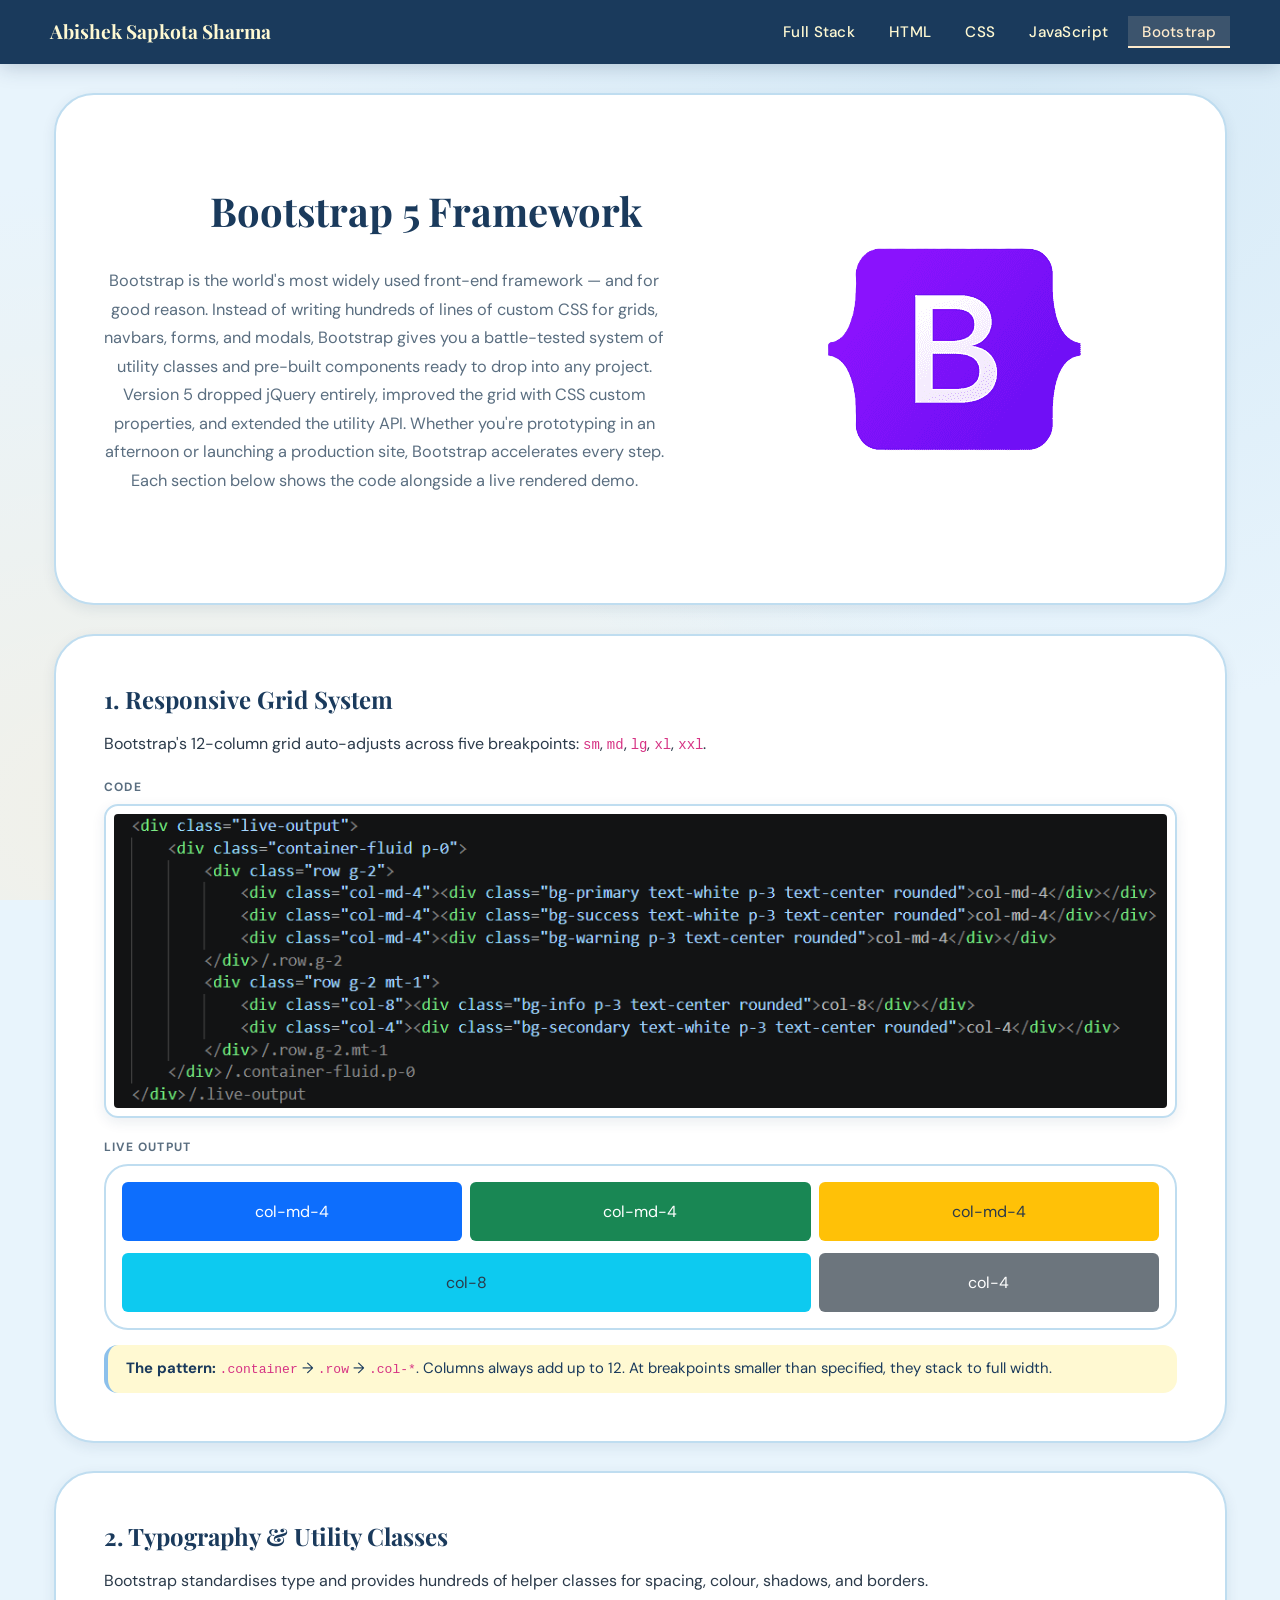
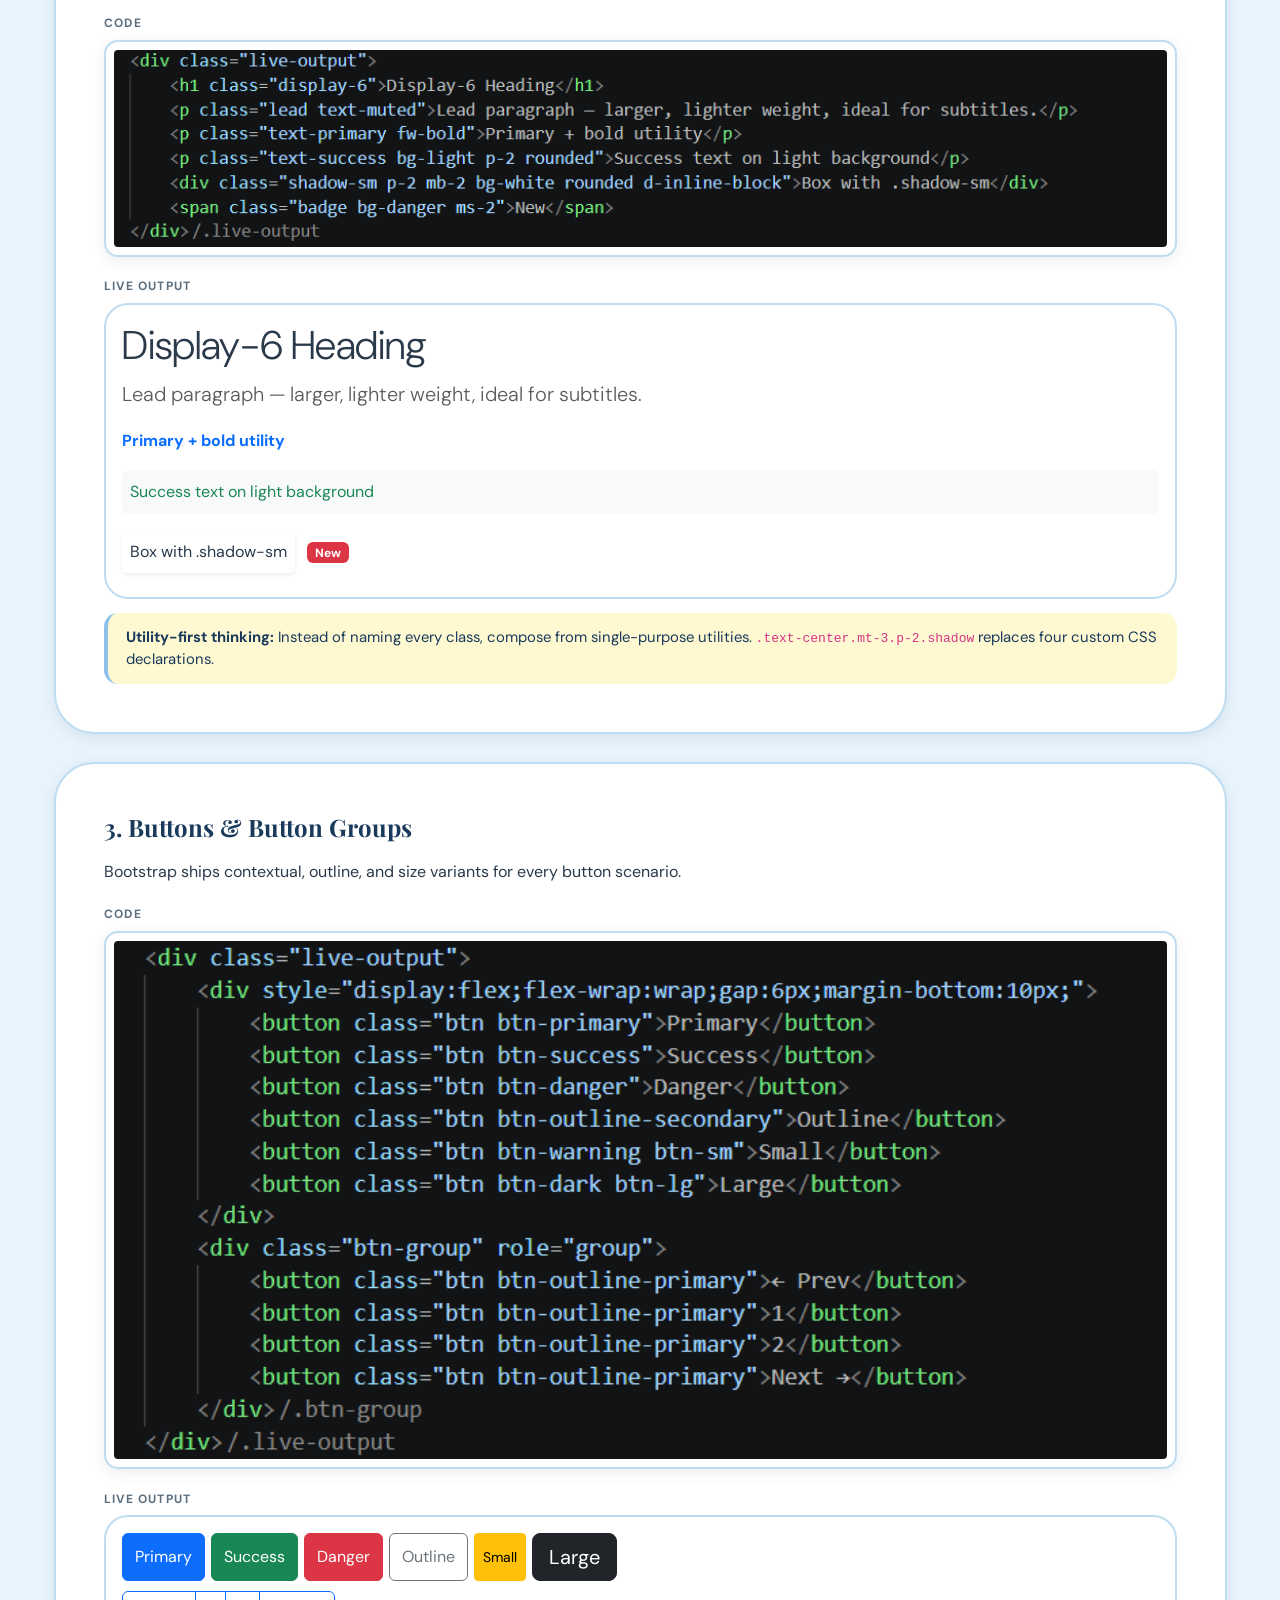
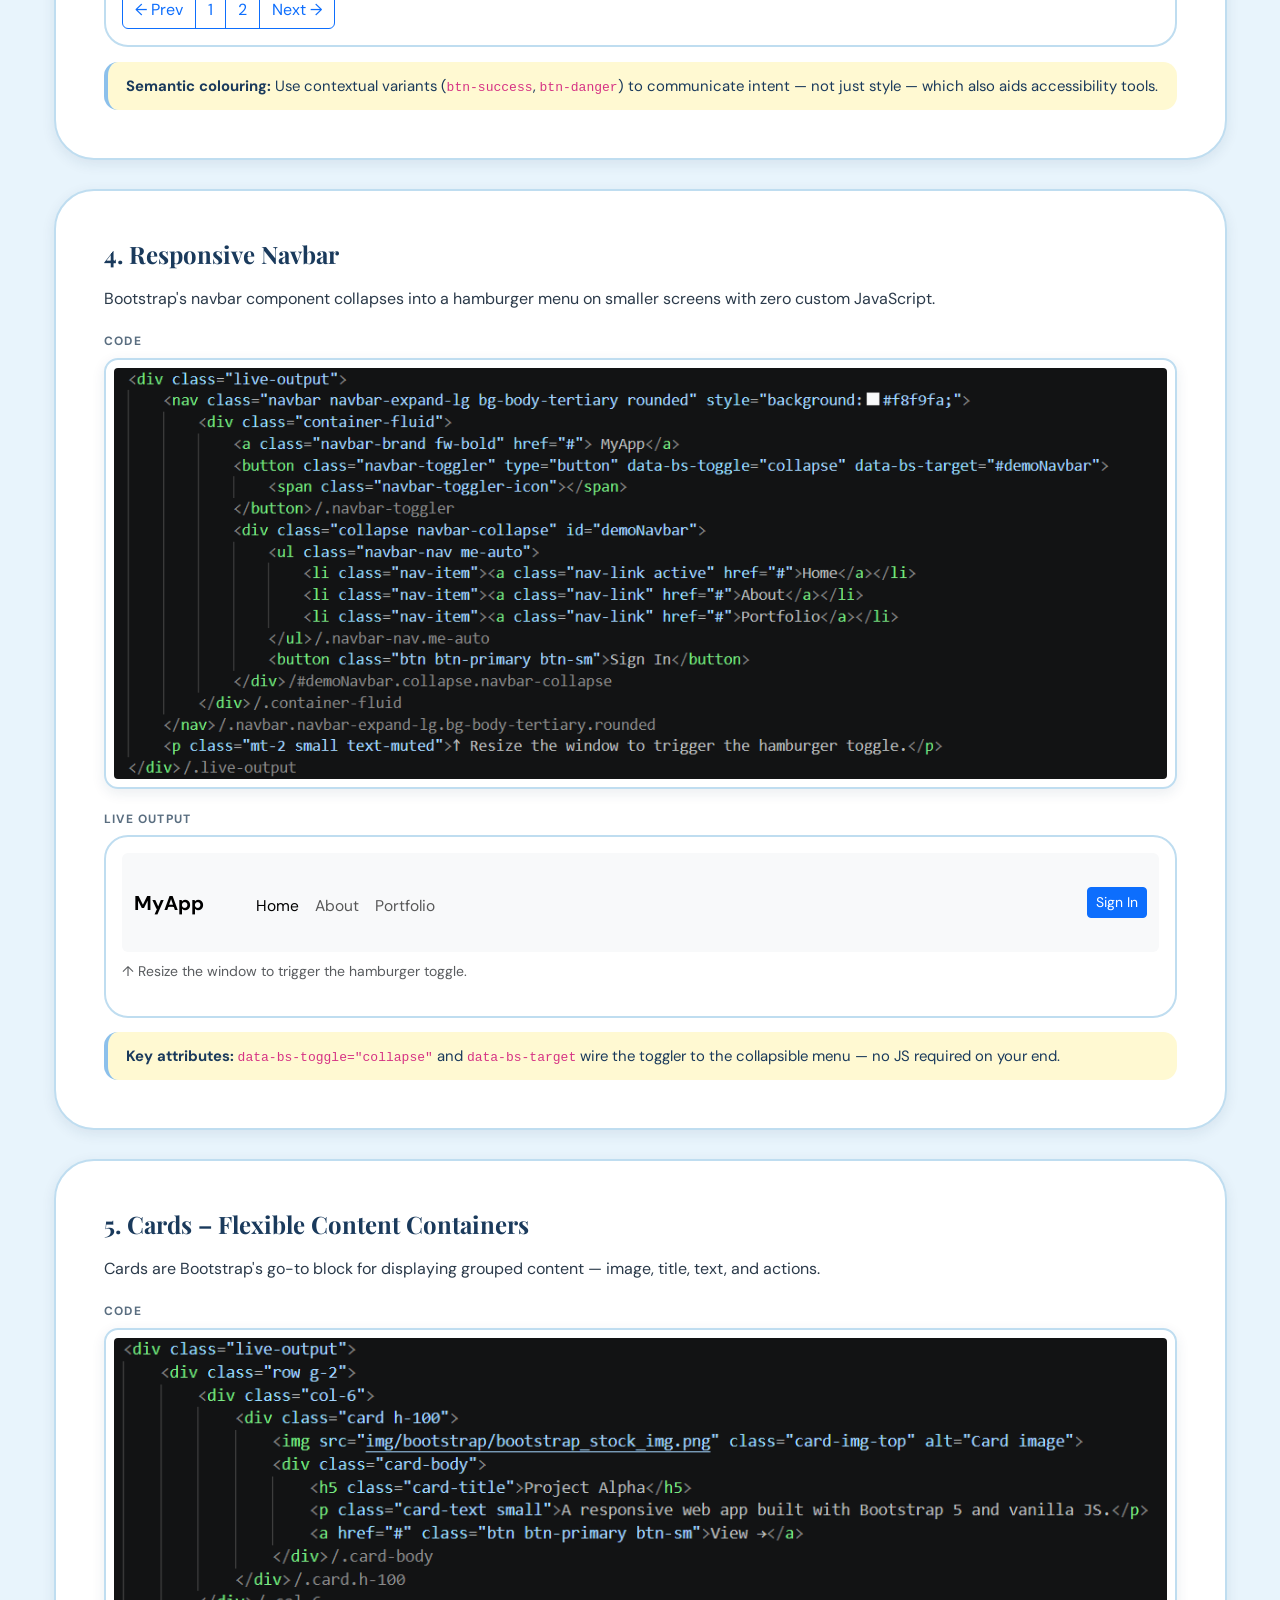
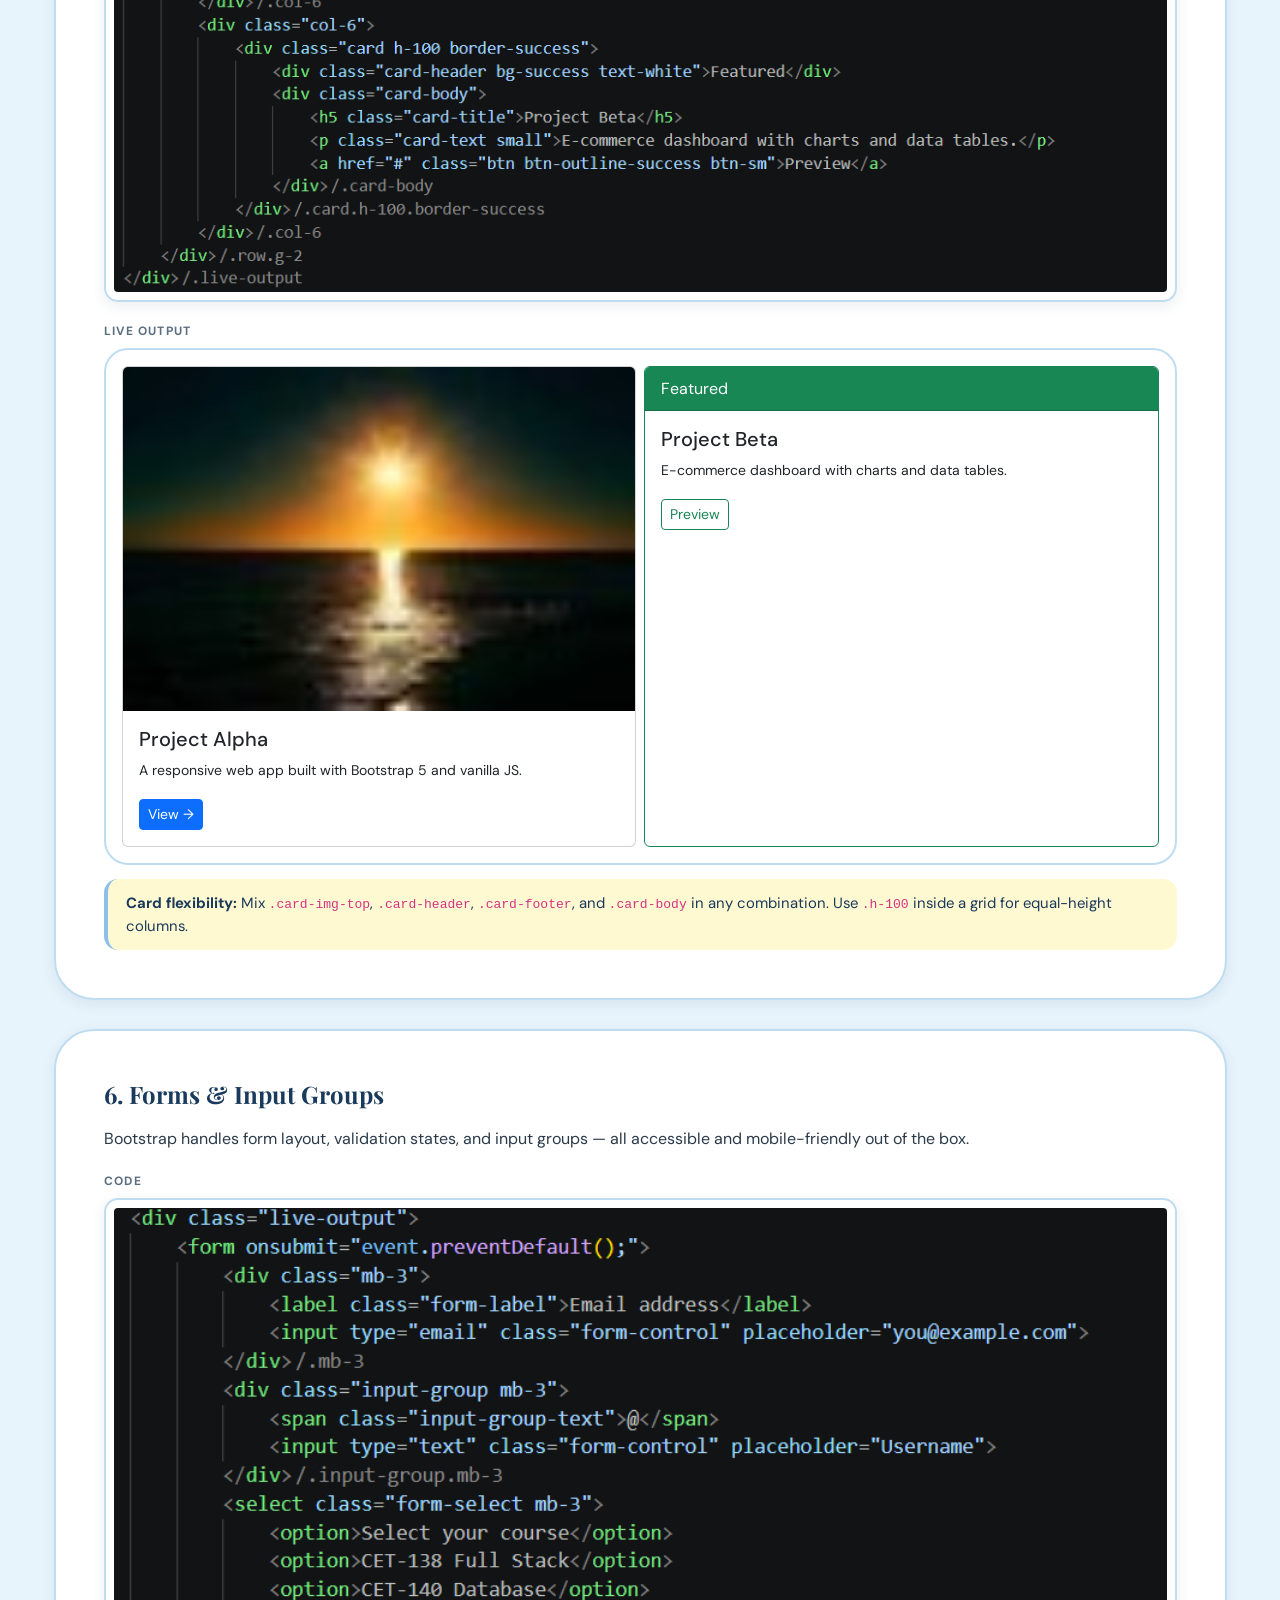
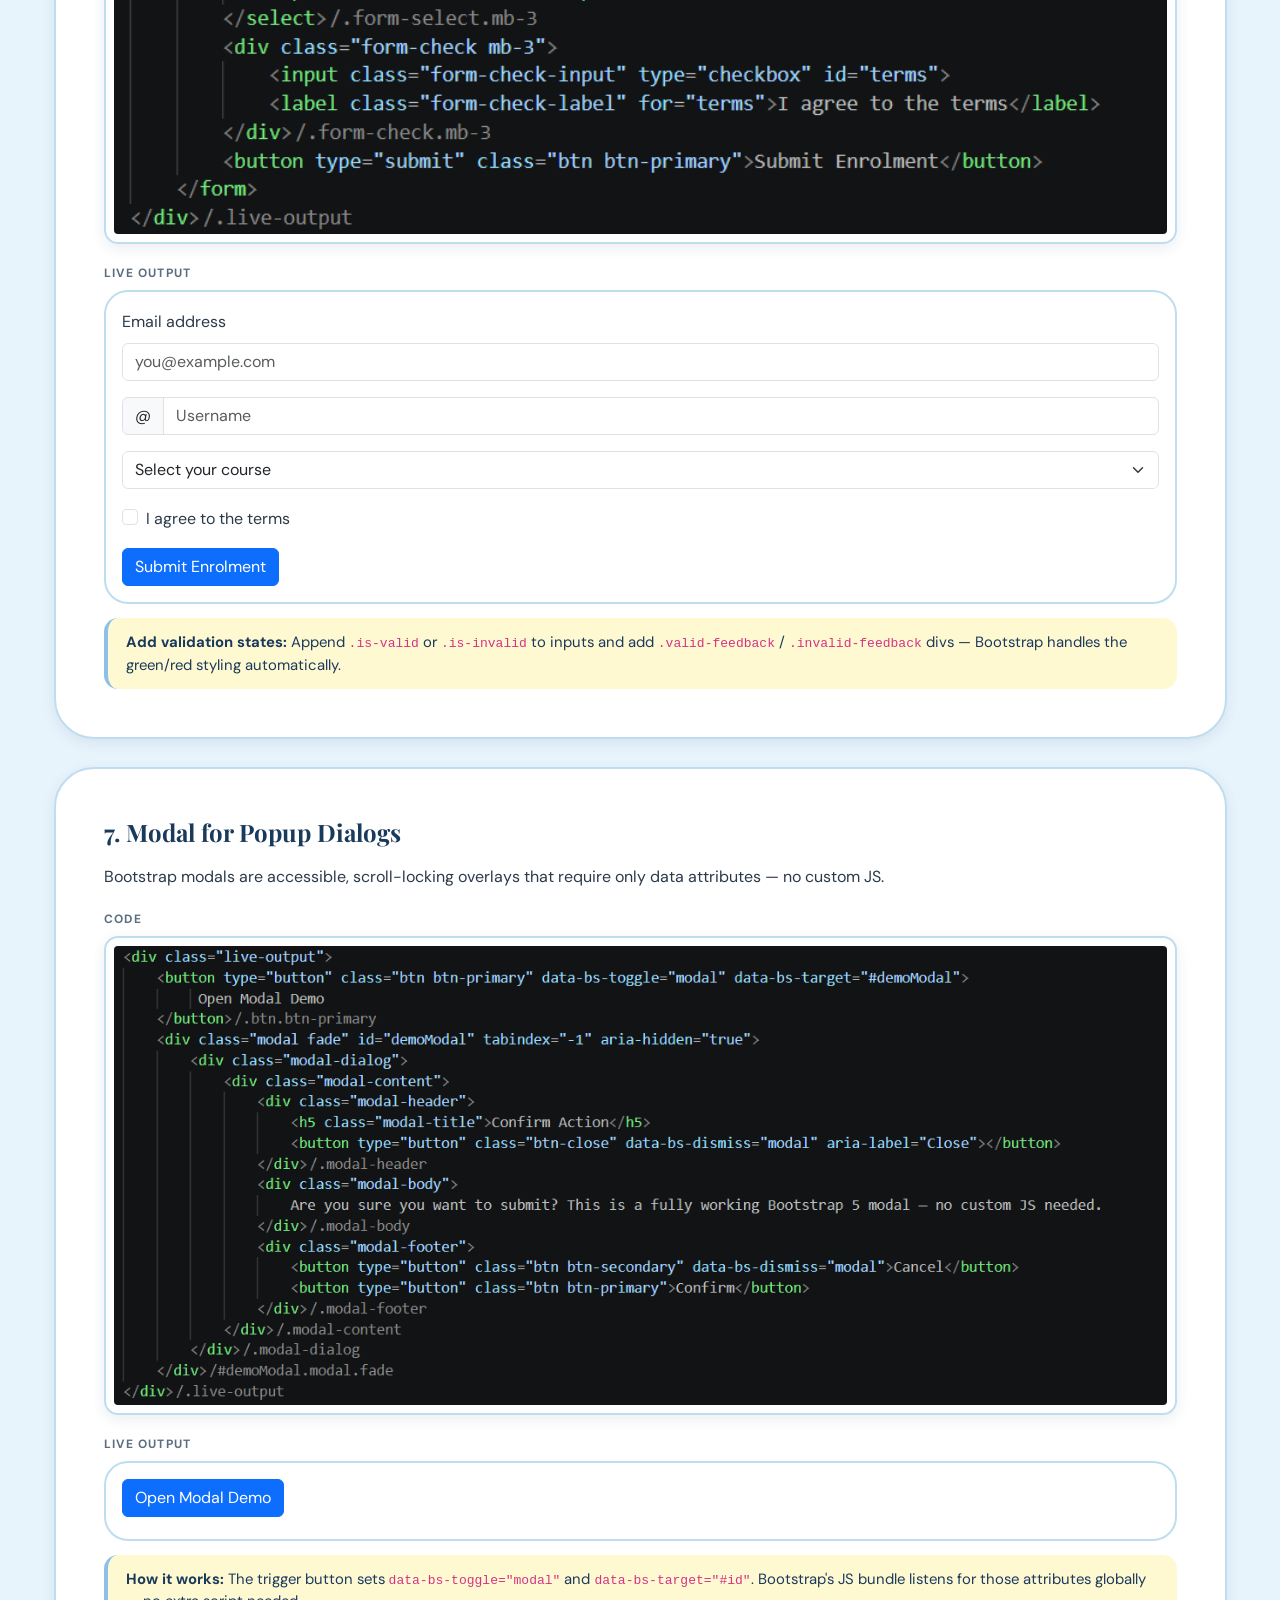
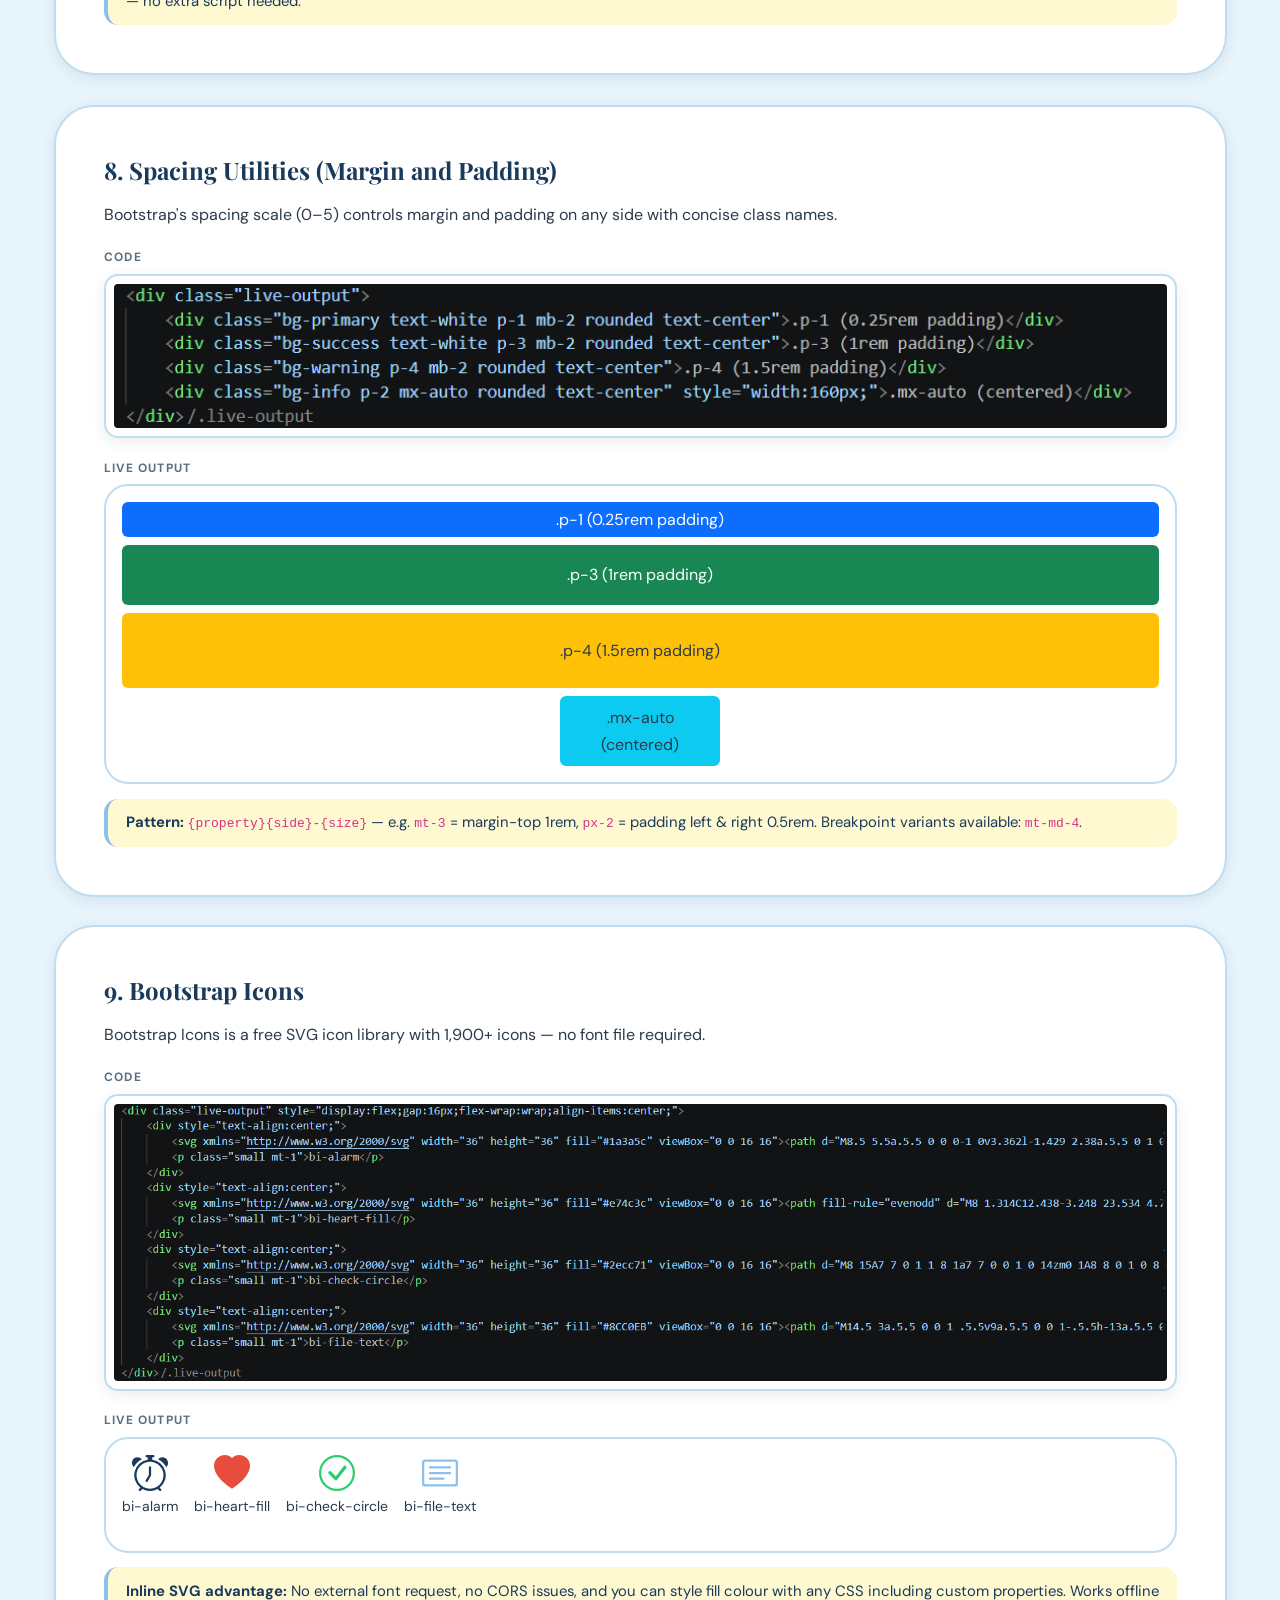
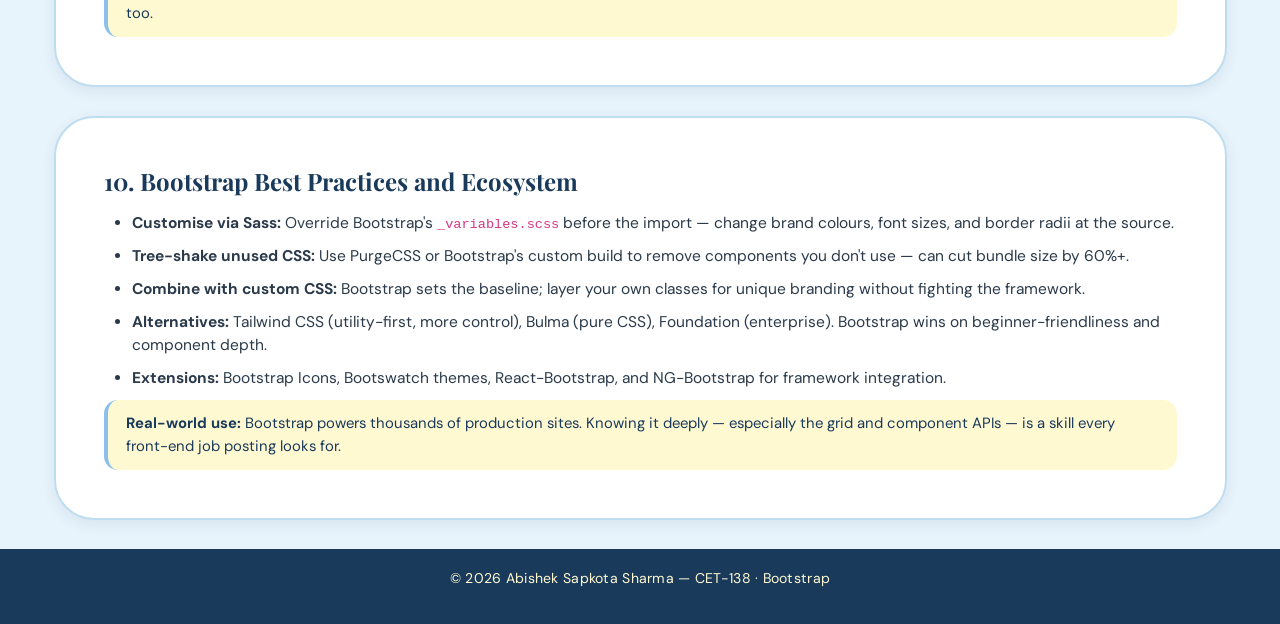
==== commit be056059: "minor fixes" ====
--- a/bootstrap.html
+++ b/bootstrap.html
@@ -213,7 +213,7 @@
                                 <div class="row g-2">
                                     <div class="col-6">
                                         <div class="card h-100">
-                                            <img src="img/bootstrap/bootstrap_stock_img.png" class="card-img-top" alt="Card image">
+                                            <img src="img/bootstrap/bootstrap_stock_img.jpg" class="card-img-top" alt="Card image">
                                             <div class="card-body">
                                                 <h5 class="card-title">Project Alpha</h5>
                                                 <p class="card-text small">A responsive web app built with Bootstrap 5 and vanilla JS.</p>
@@ -291,7 +291,7 @@
     <div class="paragraph reveal">
         <div class="boarder">
             <div class="section no-image-section">
-                <h2 class="section-heading">7. Modal – Popup Dialogs</h2>
+                <h2 class="section-heading">7. Modal for  Popup Dialogs</h2>
                 <div class="section-content">
                     <p>Bootstrap modals are accessible, scroll-locking overlays that require only data attributes — no custom JS.</p>
                     <div class="demo-panel">
@@ -336,7 +336,7 @@
     <div class="paragraph reveal">
         <div class="boarder">
             <div class="section no-image-section">
-                <h2 class="section-heading">8. Spacing Utilities (Margin &amp; Padding)</h2>
+                <h2 class="section-heading">8. Spacing Utilities (Margin and Padding)</h2>
                 <div class="section-content">
                     <p>Bootstrap's spacing scale (0–5) controls margin and padding on any side with concise class names.</p>
                     <div class="demo-panel">
@@ -406,7 +406,7 @@
     <div class="paragraph reveal">
         <div class="boarder">
             <div class="section no-image-section">
-                <h2 class="section-heading">10. Bootstrap Best Practices &amp; Ecosystem</h2>
+                <h2 class="section-heading">10. Bootstrap Best Practices and Ecosystem</h2>
                 <div class="section-content">
                     <ul>
                         <li><strong>Customise via Sass:</strong> Override Bootstrap's <code>_variables.scss</code> before the import — change brand colours, font sizes, and border radii at the source.</li>
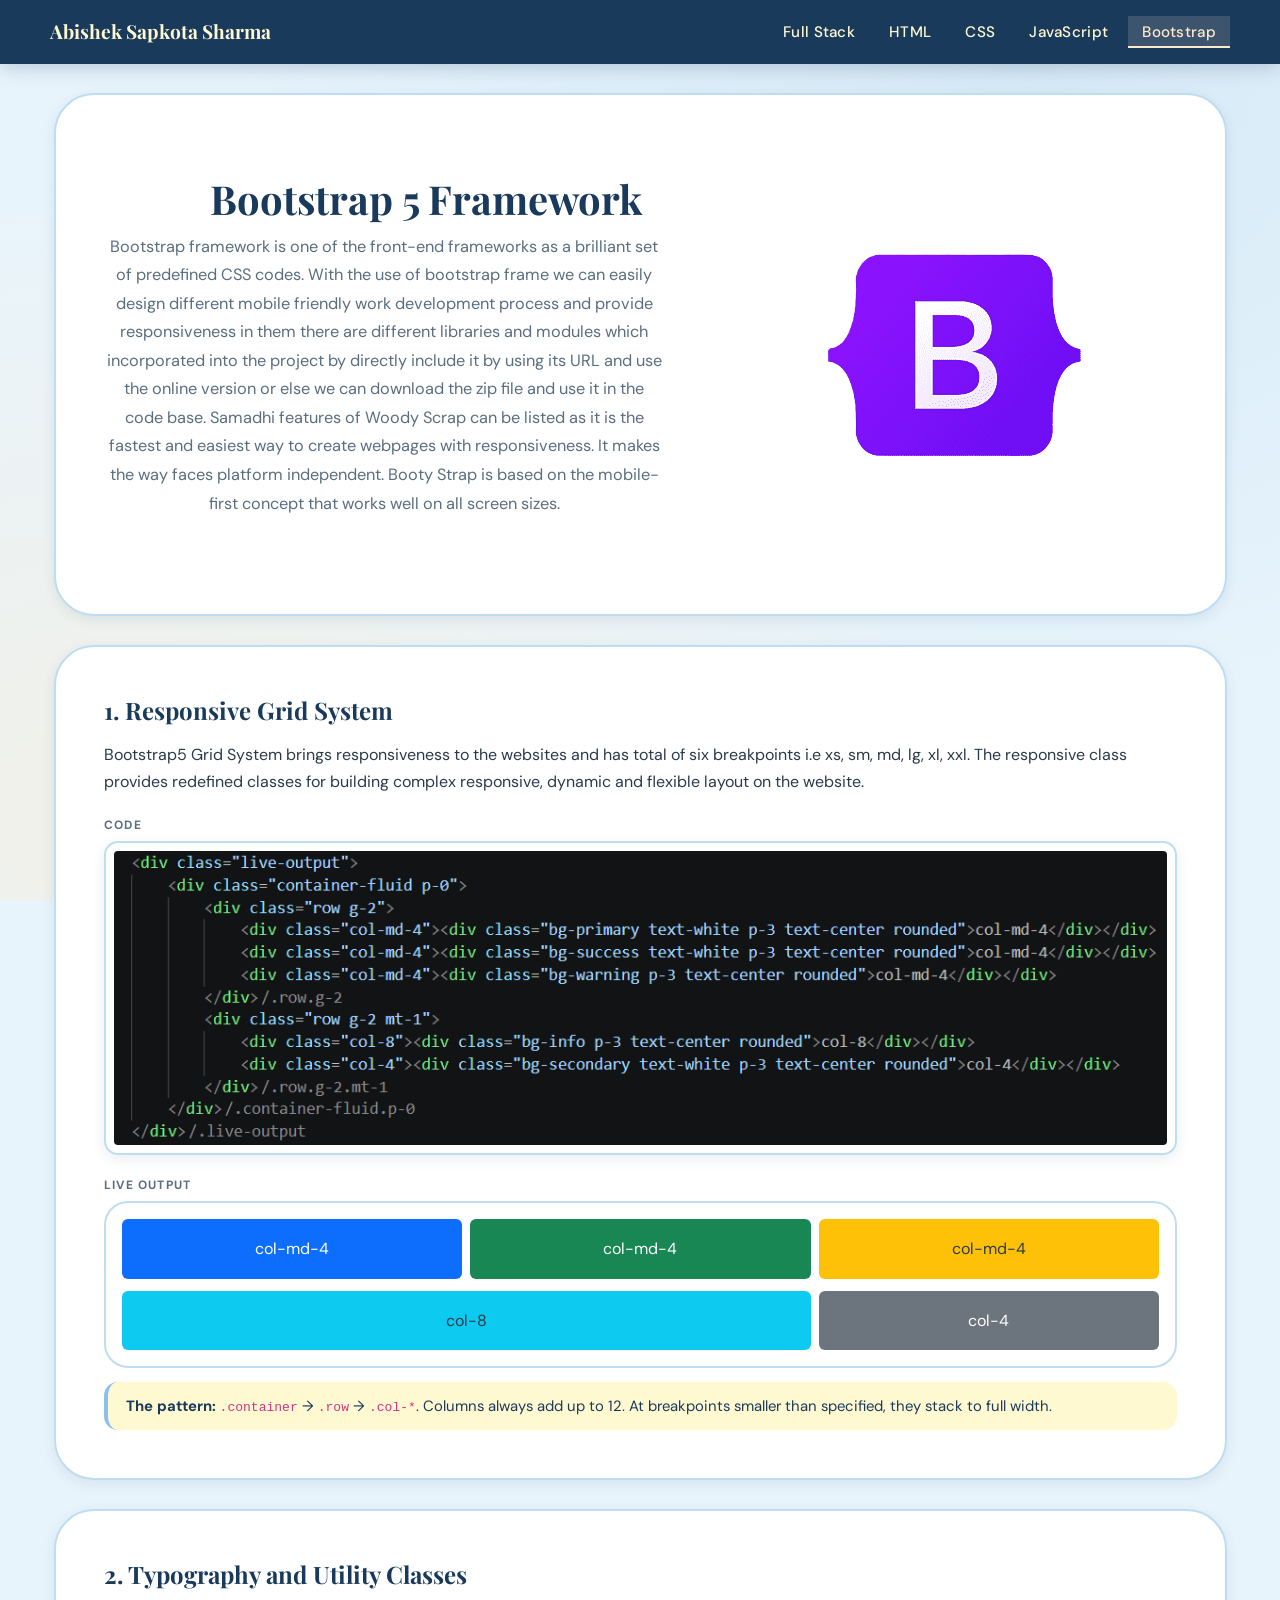
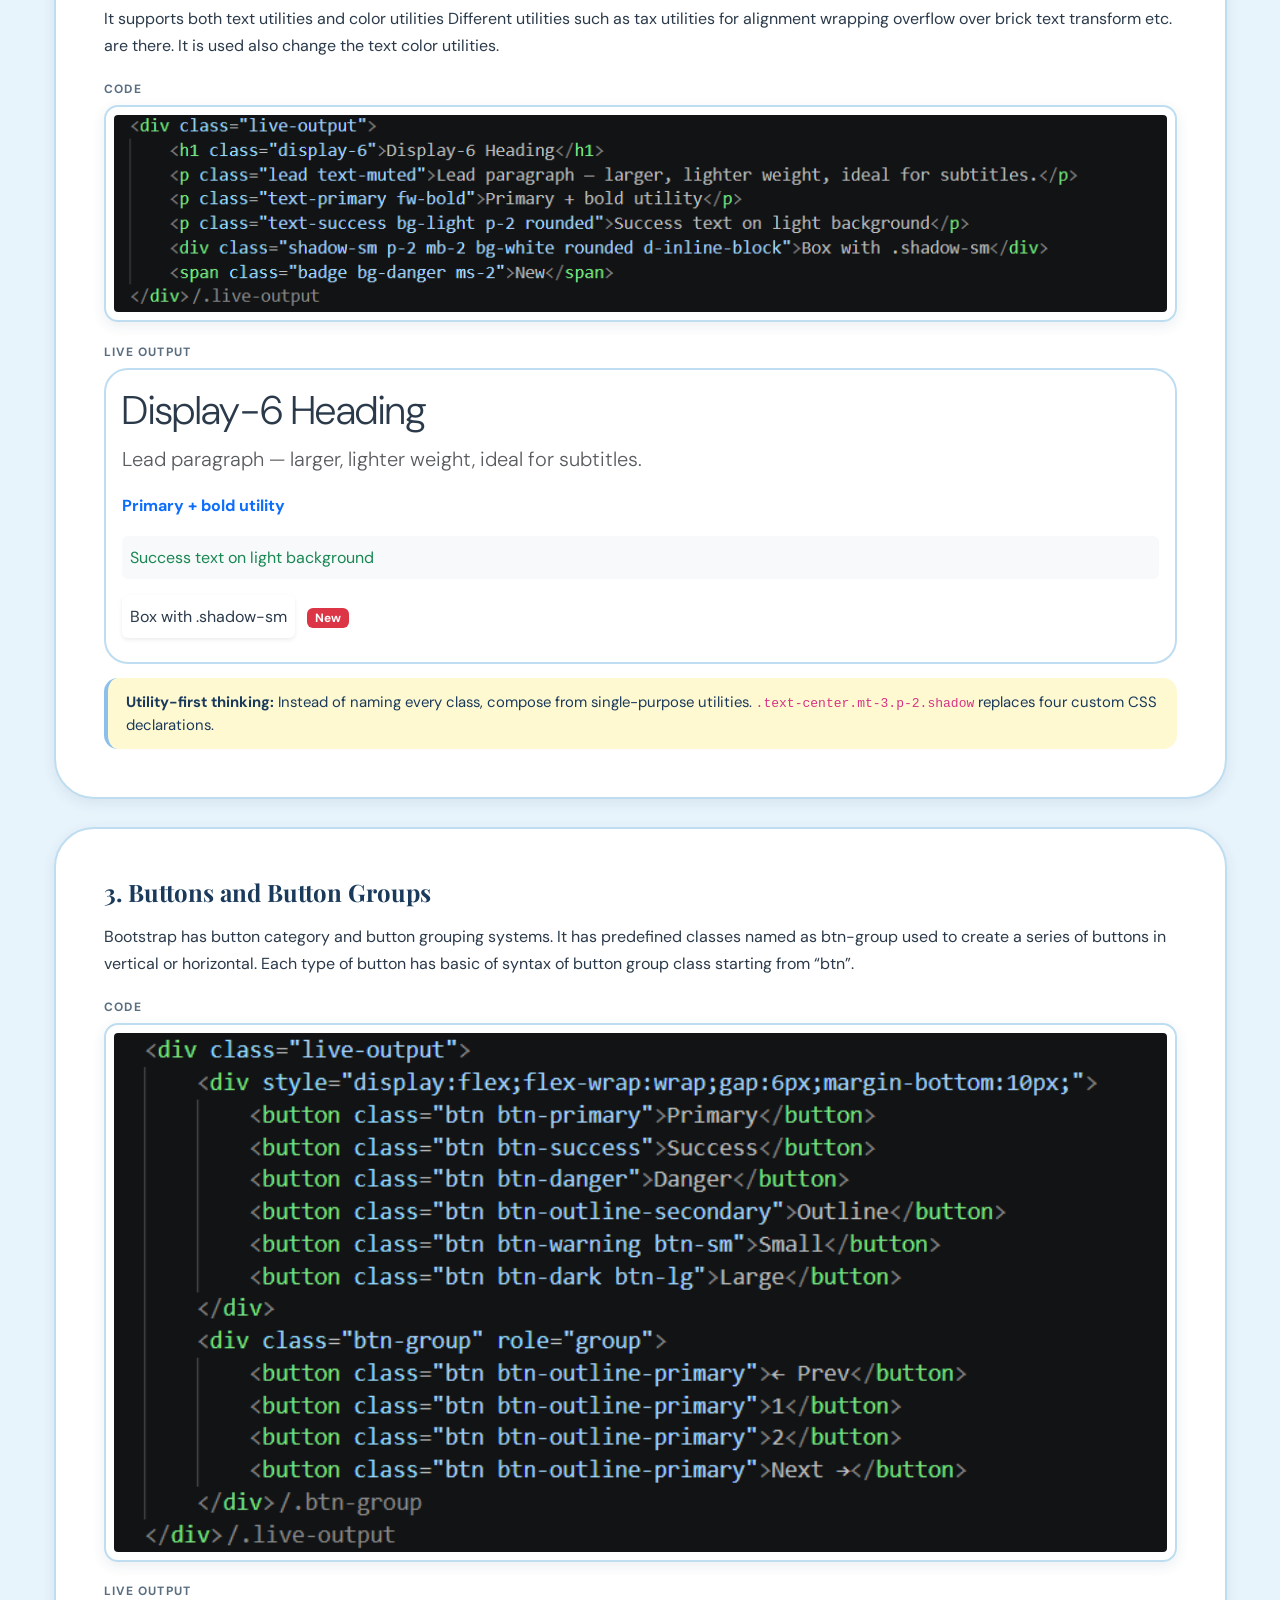
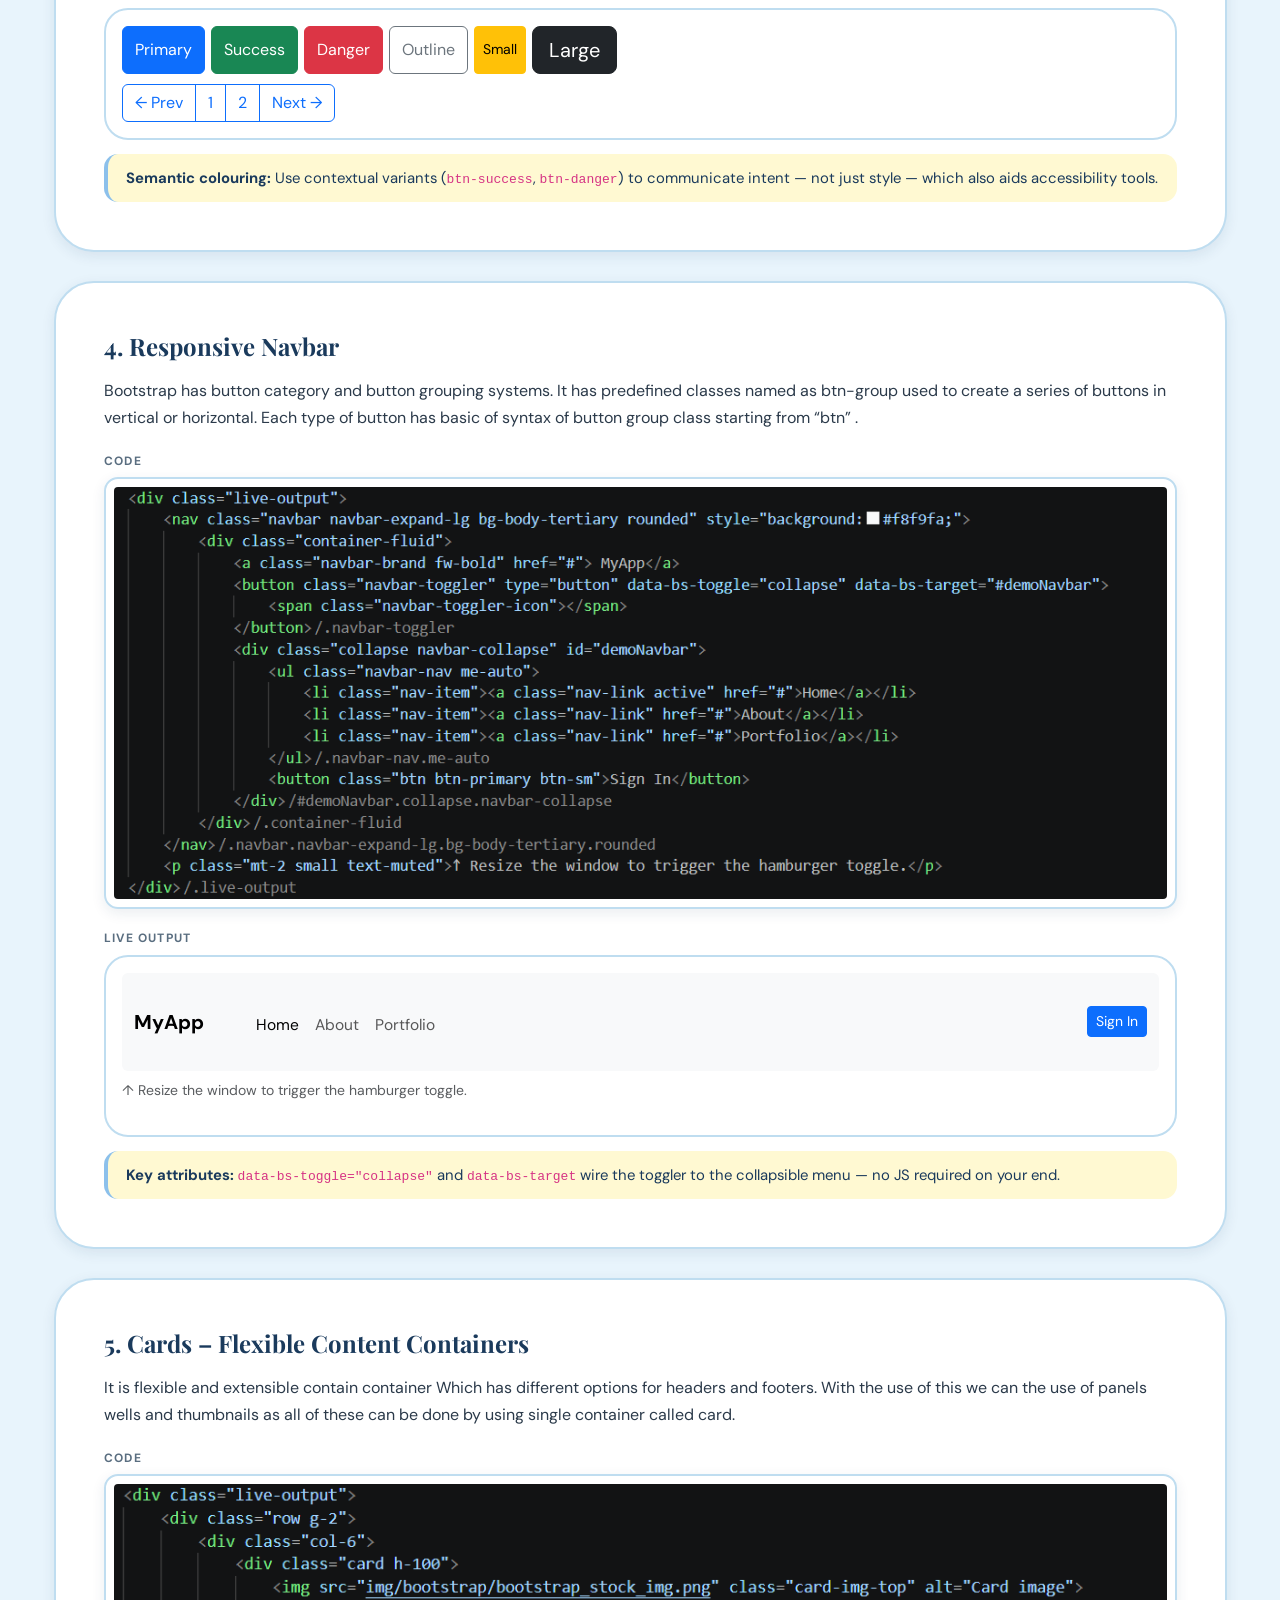
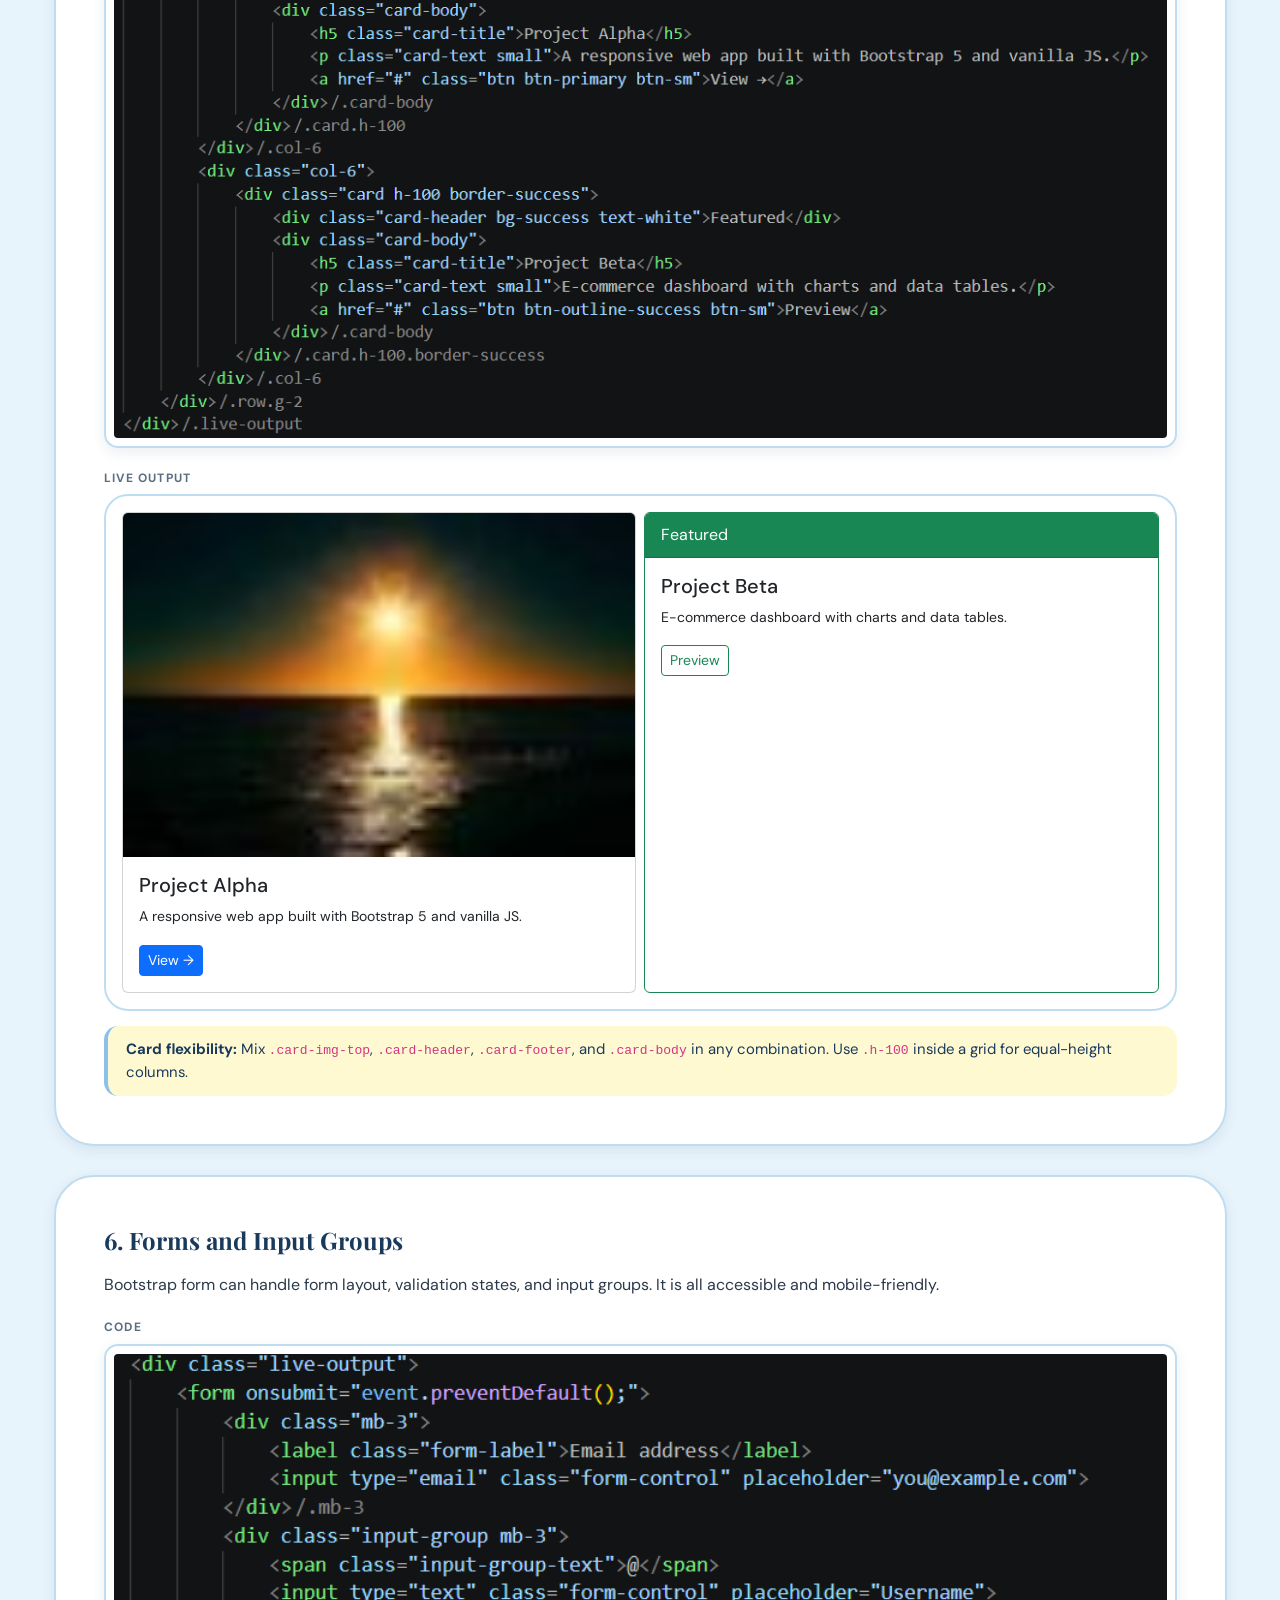
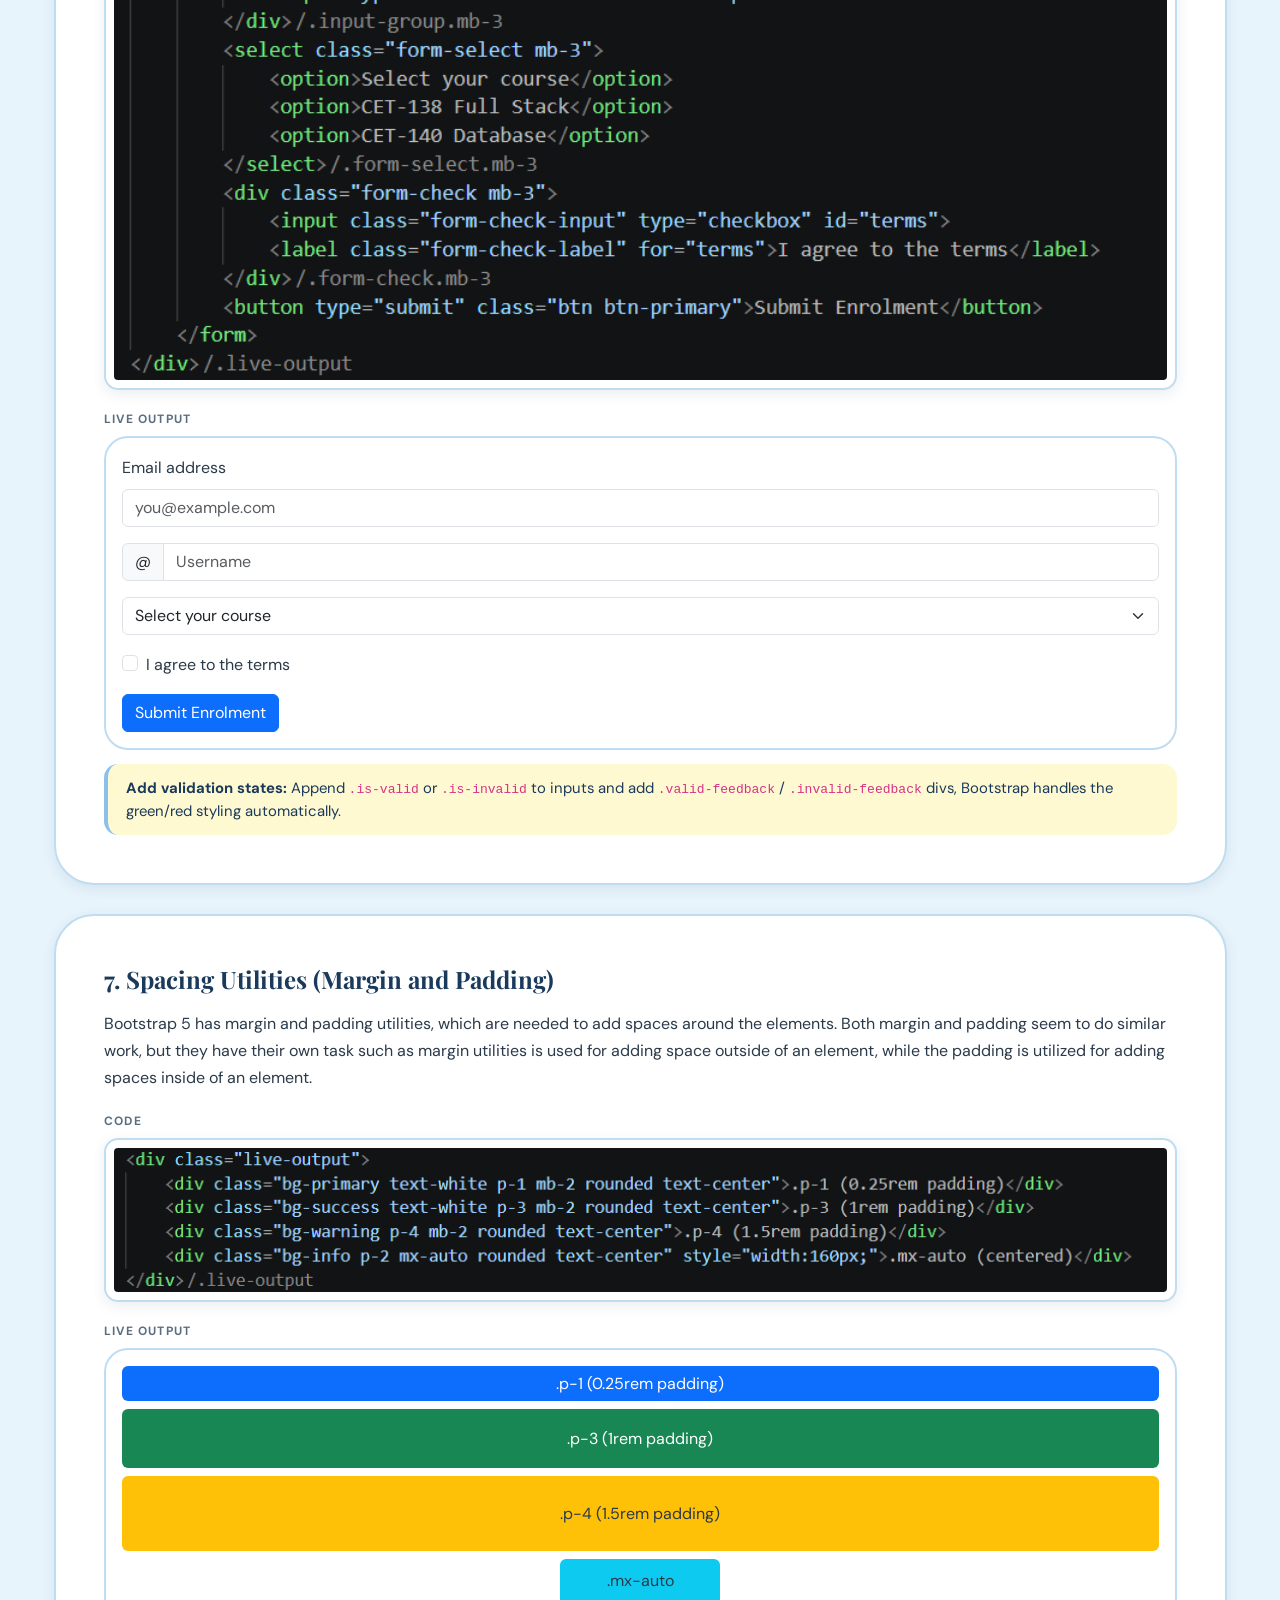
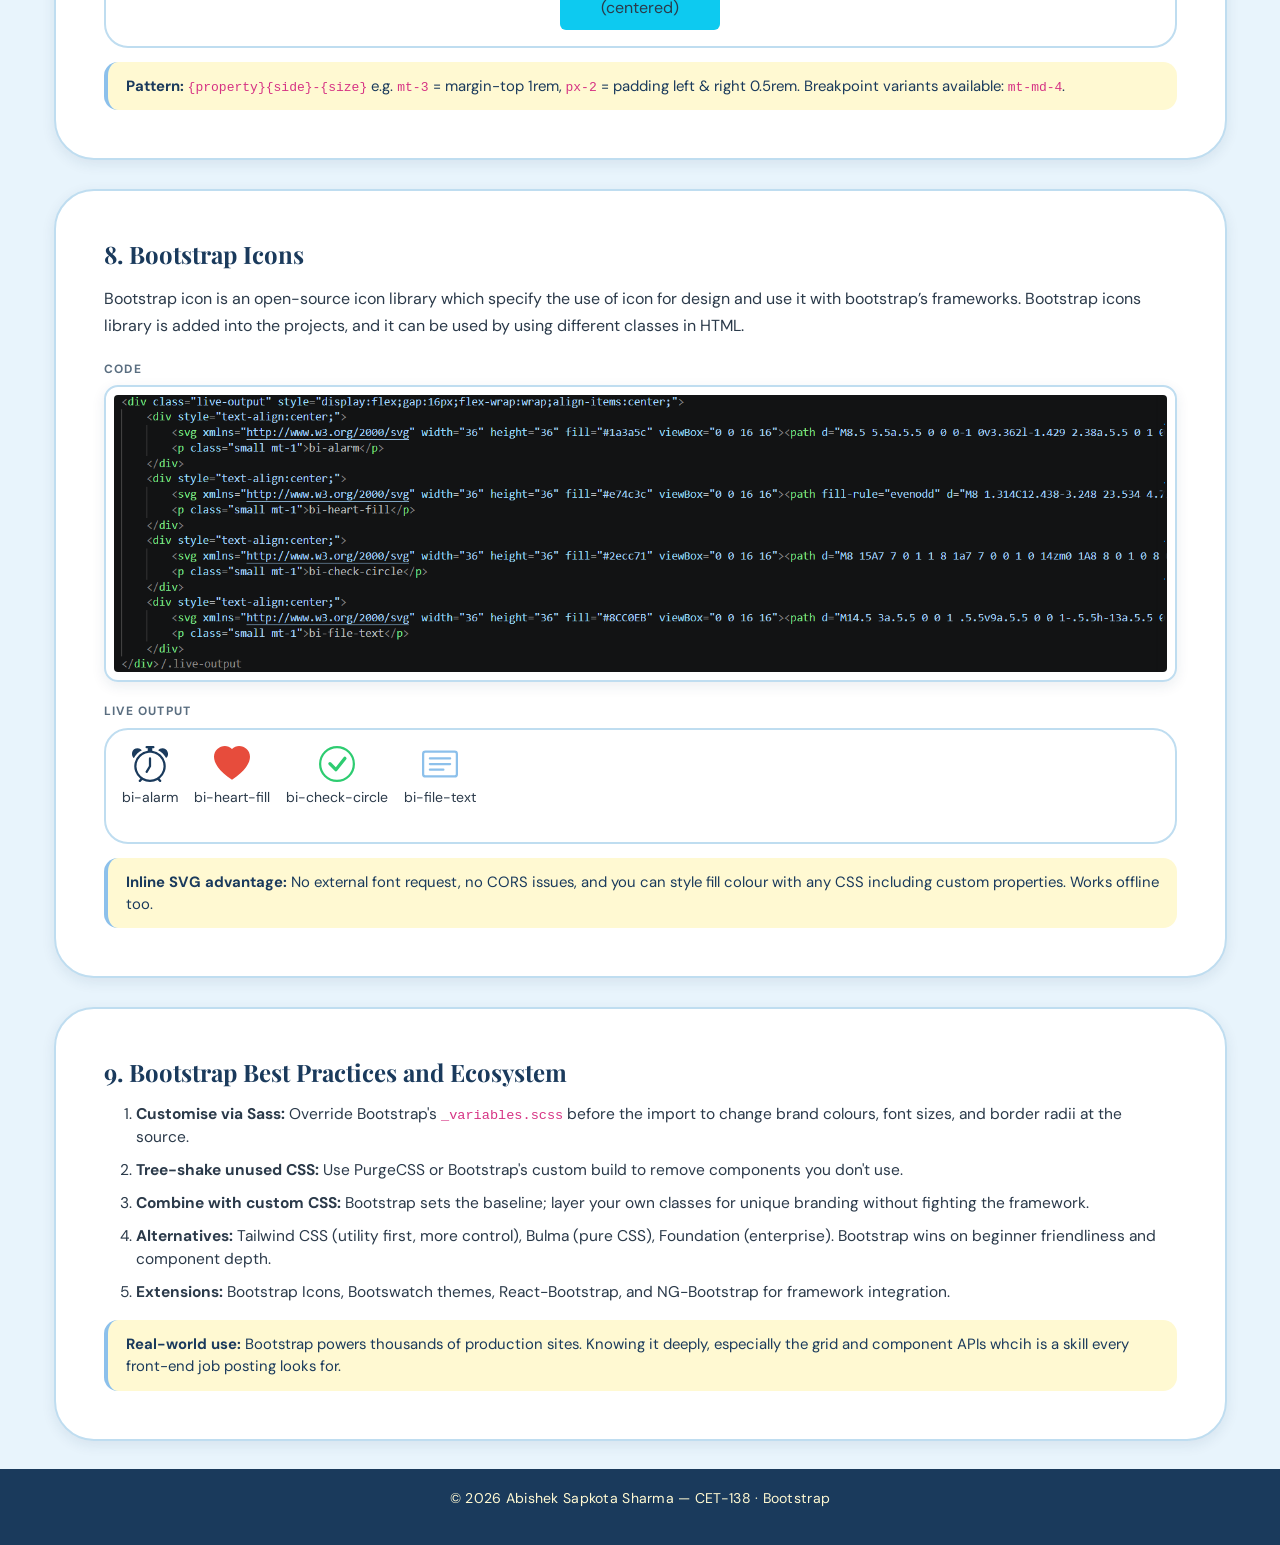
==== commit 746f6acc: "minor fixes" ====
--- a/bootstrap.html
+++ b/bootstrap.html
@@ -36,14 +36,7 @@
                     <img src="img/bootstrap/bootstrap.png" class="img_fsd" alt="Bootstrap Illustration">
                 </div>
                 <p class="p_section-content align_center">
-                    Bootstrap is the world's most widely used front-end framework — and for good reason.
-                    Instead of writing hundreds of lines of custom CSS for grids, navbars, forms, and modals,
-                    Bootstrap gives you a battle-tested system of utility classes and pre-built components
-                    ready to drop into any project. Version 5 dropped jQuery entirely, improved the grid
-                    with CSS custom properties, and extended the utility API. Whether you're prototyping
-                    in an afternoon or launching a production site, Bootstrap accelerates every step.
-                    Each section below shows the code alongside a live rendered demo.
-                </p>
+Bootstrap framework is one of the front-end frameworks as a brilliant set of predefined CSS codes. With the use of bootstrap frame we can easily design different mobile friendly work development process and provide responsiveness in them there are different libraries and modules which incorporated into the project by directly include it by using its URL and use the online version or else we can download the zip file and use it in the code base. Samadhi features of Woody Scrap can be listed as it is the fastest and easiest way to create webpages with responsiveness. It makes the way faces platform independent. Booty Strap is based on the mobile-first concept that works well on all screen sizes.                </p>
             </div>
         </div>
     </div>
@@ -53,7 +46,7 @@
             <div class="section no-image-section">
                 <h2 class="section-heading">1. Responsive Grid System</h2>
                 <div class="section-content">
-                    <p>Bootstrap's 12-column grid auto-adjusts across five breakpoints: <code>sm</code>, <code>md</code>, <code>lg</code>, <code>xl</code>, <code>xxl</code>.</p>
+                        <p>Bootstrap5 Grid System brings responsiveness to the websites and has total of six breakpoints i.e xs, sm, md, lg, xl, xxl. The responsive class provides redefined classes for building complex responsive, dynamic and flexible layout on the website. </p>
                     <div class="demo-panel">
                         <div>
                             <p class="demo-panel-label"> Code</p>
@@ -87,9 +80,9 @@
     <div class="paragraph reveal">
         <div class="boarder">
             <div class="section no-image-section">
-                <h2 class="section-heading">2. Typography &amp; Utility Classes</h2>
-                <div class="section-content">
-                    <p>Bootstrap standardises type and provides hundreds of helper classes for spacing, colour, shadows, and borders.</p>
+                <h2 class="section-heading">2. Typography and Utility Classes</h2>
+                <div class="section-content">
+                    <p>It supports both text utilities and color utilities Different utilities such as tax utilities for alignment wrapping overflow over brick text transform etc. are there. It is used also change the text color utilities.</p>
                     <div class="demo-panel">
                         <div>
                             <p class="demo-panel-label"> Code</p>
@@ -118,9 +111,9 @@
     <div class="paragraph reveal">
         <div class="boarder">
             <div class="section no-image-section">
-                <h2 class="section-heading">3. Buttons &amp; Button Groups</h2>
-                <div class="section-content">
-                    <p>Bootstrap ships contextual, outline, and size variants for every button scenario.</p>
+                <h2 class="section-heading">3. Buttons and Button Groups</h2>
+                <div class="section-content">
+                    <p>Bootstrap has button category and button grouping systems. It has predefined classes named as btn-group used to create a series of buttons in vertical or horizontal. Each type of button has basic of syntax of button group class starting from “btn”.</p>
                     <div class="demo-panel">
                         <div>
                             <p class="demo-panel-label"> Code</p>
@@ -159,7 +152,7 @@
             <div class="section no-image-section">
                 <h2 class="section-heading">4. Responsive Navbar</h2>
                 <div class="section-content">
-                    <p>Bootstrap's navbar component collapses into a hamburger menu on smaller screens with zero custom JavaScript.</p>
+                    <p>Bootstrap has button category and button grouping systems. It has predefined classes named as btn-group used to create a series of buttons in vertical or horizontal. Each type of button has basic of syntax of button group class starting from “btn” .</p>
                     <div class="demo-panel">
                         <div>
                             <p class="demo-panel-label"> Code</p>
@@ -201,7 +194,7 @@
             <div class="section no-image-section">
                 <h2 class="section-heading">5. Cards – Flexible Content Containers</h2>
                 <div class="section-content">
-                    <p>Cards are Bootstrap's go-to block for displaying grouped content — image, title, text, and actions.</p>
+                    <p>It is flexible and extensible contain container Which has different options for headers and footers. With the use of this we can the use of panels wells and thumbnails as all of these can be done by using single container called card.</p>
                     <div class="demo-panel">
                         <div>
                             <p class="demo-panel-label"> Code</p>
@@ -246,9 +239,9 @@
     <div class="paragraph reveal">
         <div class="boarder">
             <div class="section no-image-section">
-                <h2 class="section-heading">6. Forms &amp; Input Groups</h2>
-                <div class="section-content">
-                    <p>Bootstrap handles form layout, validation states, and input groups — all accessible and mobile-friendly out of the box.</p>
+                <h2 class="section-heading">6. Forms and Input Groups</h2>
+                <div class="section-content">
+                    <p>Bootstrap form can handle form layout, validation states, and input groups. It is all accessible and mobile-friendly.</p>
                     <div class="demo-panel">
                         <div>
                             <p class="demo-panel-label"> Code</p>
@@ -281,64 +274,20 @@
                         </div>
                     </div>
                     <div class="double-description">
-                        <strong>Add validation states:</strong> Append <code>.is-valid</code> or <code>.is-invalid</code> to inputs and add <code>.valid-feedback</code> / <code>.invalid-feedback</code> divs — Bootstrap handles the green/red styling automatically.
-                    </div>
-                </div>
-            </div>
-        </div>
-    </div>
-
-    <div class="paragraph reveal">
-        <div class="boarder">
-            <div class="section no-image-section">
-                <h2 class="section-heading">7. Modal for  Popup Dialogs</h2>
-                <div class="section-content">
-                    <p>Bootstrap modals are accessible, scroll-locking overlays that require only data attributes — no custom JS.</p>
-                    <div class="demo-panel">
-                        <div>
-                            <p class="demo-panel-label"> Code</p>
-                            <img src="img/bootstrap/bootstrap-modal.png" alt="Bootstrap modal code" class="screenshot-img">
-                        </div>
-                        <div>
-                            <p class="demo-panel-label"> Live Output</p>
-                            <div class="live-output">
-                                <button type="button" class="btn btn-primary" data-bs-toggle="modal" data-bs-target="#demoModal">
-                                     Open Modal Demo
-                                </button>
-                                <div class="modal fade" id="demoModal" tabindex="-1" aria-hidden="true">
-                                    <div class="modal-dialog">
-                                        <div class="modal-content">
-                                            <div class="modal-header">
-                                                <h5 class="modal-title">Confirm Action</h5>
-                                                <button type="button" class="btn-close" data-bs-dismiss="modal" aria-label="Close"></button>
-                                            </div>
-                                            <div class="modal-body">
-                                                Are you sure you want to submit? This is a fully working Bootstrap 5 modal — no custom JS needed.
-                                            </div>
-                                            <div class="modal-footer">
-                                                <button type="button" class="btn btn-secondary" data-bs-dismiss="modal">Cancel</button>
-                                                <button type="button" class="btn btn-primary">Confirm</button>
-                                            </div>
-                                        </div>
-                                    </div>
-                                </div>
-                            </div>
-                        </div>
-                    </div>
-                    <div class="double-description">
-                        <strong>How it works:</strong> The trigger button sets <code>data-bs-toggle="modal"</code> and <code>data-bs-target="#id"</code>. Bootstrap's JS bundle listens for those attributes globally — no extra script needed.
-                    </div>
-                </div>
-            </div>
-        </div>
-    </div>
-
-    <div class="paragraph reveal">
-        <div class="boarder">
-            <div class="section no-image-section">
-                <h2 class="section-heading">8. Spacing Utilities (Margin and Padding)</h2>
-                <div class="section-content">
-                    <p>Bootstrap's spacing scale (0–5) controls margin and padding on any side with concise class names.</p>
+                        <strong>Add validation states:</strong> Append <code>.is-valid</code> or <code>.is-invalid</code> to inputs and add <code>.valid-feedback</code> / <code>.invalid-feedback</code> divs, Bootstrap handles the green/red styling automatically.
+                    </div>
+                </div>
+            </div>
+        </div>
+    </div>
+
+
+    <div class="paragraph reveal">
+        <div class="boarder">
+            <div class="section no-image-section">
+                <h2 class="section-heading">7. Spacing Utilities (Margin and Padding)</h2>
+                <div class="section-content">
+                    <p>Bootstrap 5 has margin and padding utilities, which are needed to add spaces around the elements. Both margin and padding seem to do similar work, but they have their own task such as margin utilities is used for adding space outside of an element, while the padding is utilized for adding spaces inside of an element.</p>
                     <div class="demo-panel">
                         <div>
                             <p class="demo-panel-label"> Code</p>
@@ -355,19 +304,19 @@
                         </div>
                     </div>
                     <div class="double-description">
-                        <strong>Pattern:</strong> <code>{property}{side}-{size}</code> — e.g. <code>mt-3</code> = margin-top 1rem, <code>px-2</code> = padding left &amp; right 0.5rem. Breakpoint variants available: <code>mt-md-4</code>.
-                    </div>
-                </div>
-            </div>
-        </div>
-    </div>
-
-    <div class="paragraph reveal">
-        <div class="boarder">
-            <div class="section no-image-section">
-                <h2 class="section-heading">9. Bootstrap Icons</h2>
-                <div class="section-content">
-                    <p>Bootstrap Icons is a free SVG icon library with 1,900+ icons — no font file required.</p>
+                        <strong>Pattern:</strong> <code>{property}{side}-{size}</code> e.g. <code>mt-3</code> = margin-top 1rem, <code>px-2</code> = padding left &amp; right 0.5rem. Breakpoint variants available: <code>mt-md-4</code>.
+                    </div>
+                </div>
+            </div>
+        </div>
+    </div>
+
+    <div class="paragraph reveal">
+        <div class="boarder">
+            <div class="section no-image-section">
+                <h2 class="section-heading">8. Bootstrap Icons</h2>
+                <div class="section-content">
+                    <p>Bootstrap icon is an open-source icon library which specify the use of icon for design and use it with bootstrap’s frameworks. Bootstrap icons library is added into the projects, and it can be used by using different classes in HTML. </p>
                     <div class="demo-panel">
                         <div>
                             <p class="demo-panel-label"> Code</p>
@@ -406,17 +355,17 @@
     <div class="paragraph reveal">
         <div class="boarder">
             <div class="section no-image-section">
-                <h2 class="section-heading">10. Bootstrap Best Practices and Ecosystem</h2>
-                <div class="section-content">
-                    <ul>
-                        <li><strong>Customise via Sass:</strong> Override Bootstrap's <code>_variables.scss</code> before the import — change brand colours, font sizes, and border radii at the source.</li>
-                        <li><strong>Tree-shake unused CSS:</strong> Use PurgeCSS or Bootstrap's custom build to remove components you don't use — can cut bundle size by 60%+.</li>
+                <h2 class="section-heading">9. Bootstrap Best Practices and Ecosystem</h2>
+                <div class="section-content">
+                    <ol>
+                        <li><strong>Customise via Sass:</strong> Override Bootstrap's <code>_variables.scss</code> before the import to change brand colours, font sizes, and border radii at the source.</li>
+                        <li><strong>Tree-shake unused CSS:</strong> Use PurgeCSS or Bootstrap's custom build to remove components you don't use.</li>
                         <li><strong>Combine with custom CSS:</strong> Bootstrap sets the baseline; layer your own classes for unique branding without fighting the framework.</li>
-                        <li><strong>Alternatives:</strong> Tailwind CSS (utility-first, more control), Bulma (pure CSS), Foundation (enterprise). Bootstrap wins on beginner-friendliness and component depth.</li>
+                        <li><strong>Alternatives:</strong> Tailwind CSS (utility first, more control), Bulma (pure CSS), Foundation (enterprise). Bootstrap wins on beginner friendliness and component depth.</li>
                         <li><strong>Extensions:</strong> Bootstrap Icons, Bootswatch themes, React-Bootstrap, and NG-Bootstrap for framework integration.</li>
-                    </ul>
+                    </ol>
                     <div class="double-description" style="margin-top:0.5rem;">
-                        <strong>Real-world use:</strong> Bootstrap powers thousands of production sites. Knowing it deeply — especially the grid and component APIs — is a skill every front-end job posting looks for.
+                        <strong>Real-world use:</strong> Bootstrap powers thousands of production sites. Knowing it deeply, especially the grid and component APIs whcih is a skill every front-end job posting looks for.
                     </div>
                 </div>
             </div>
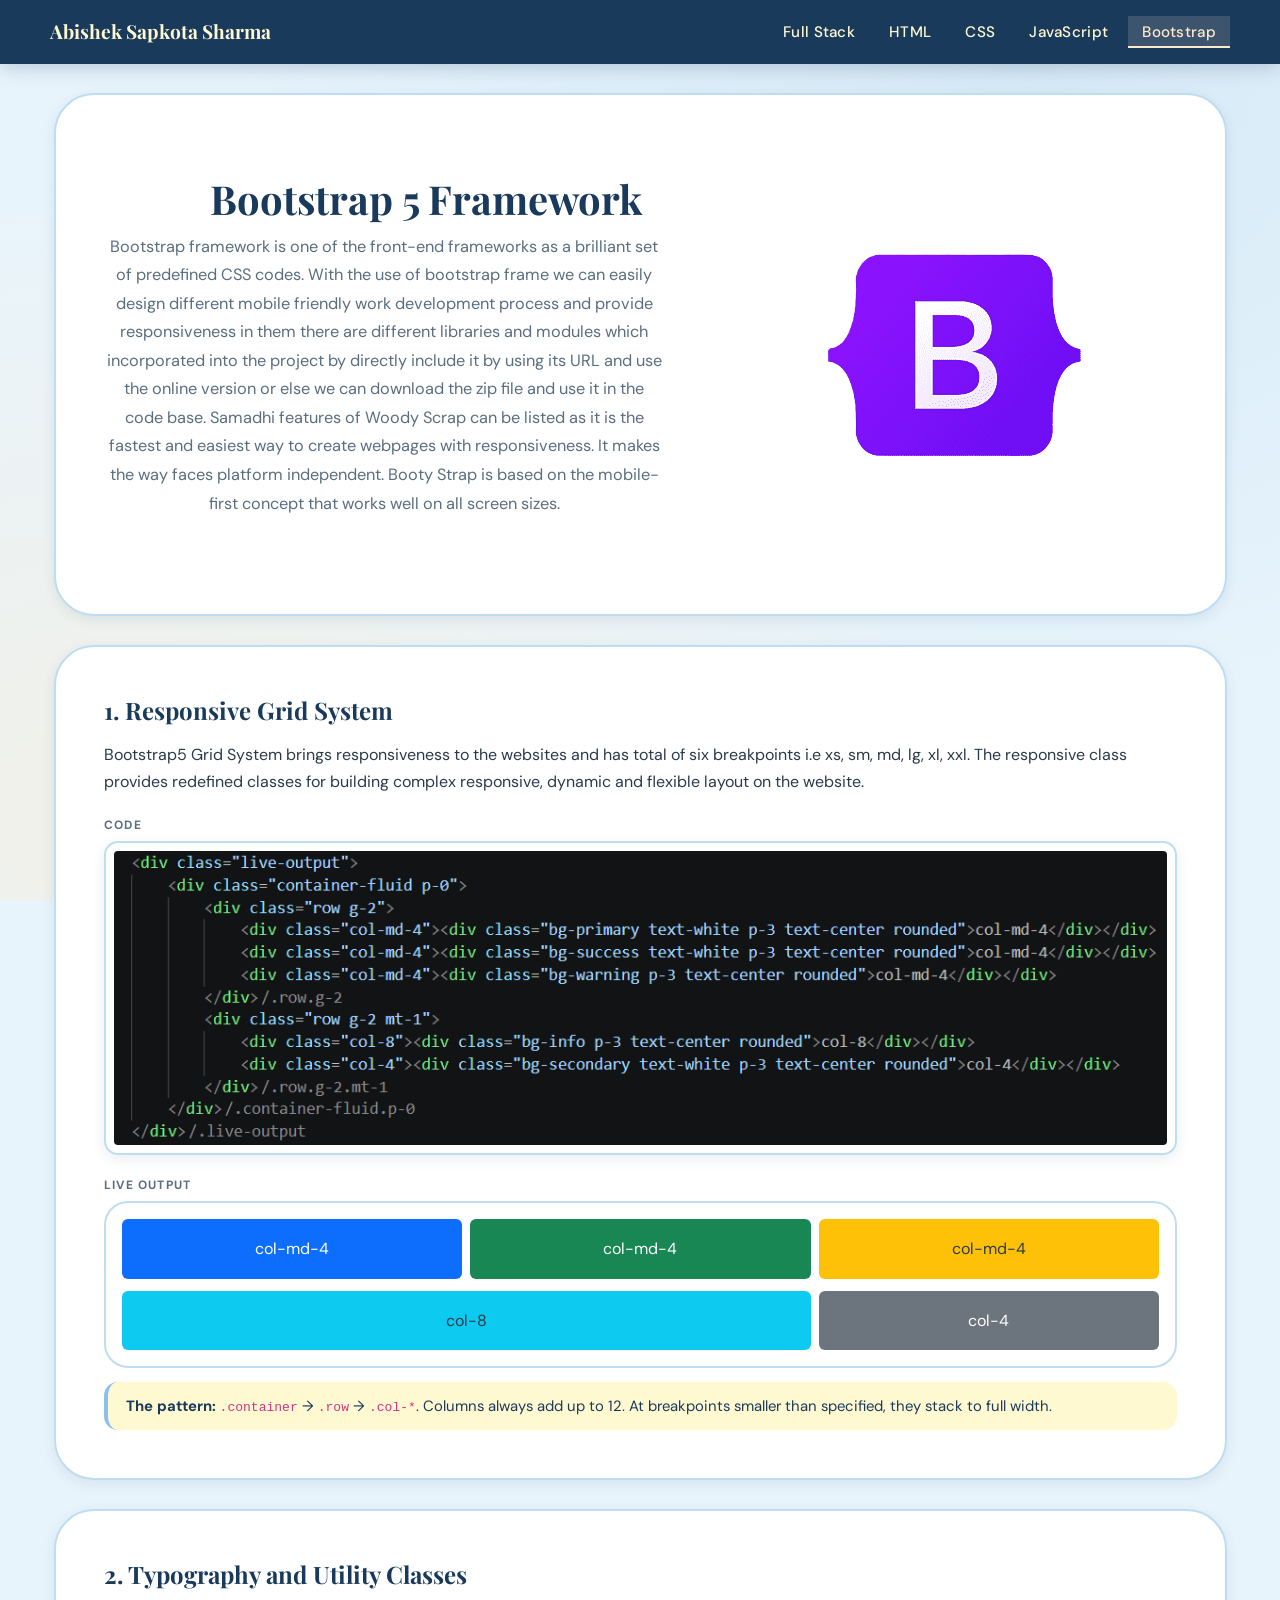
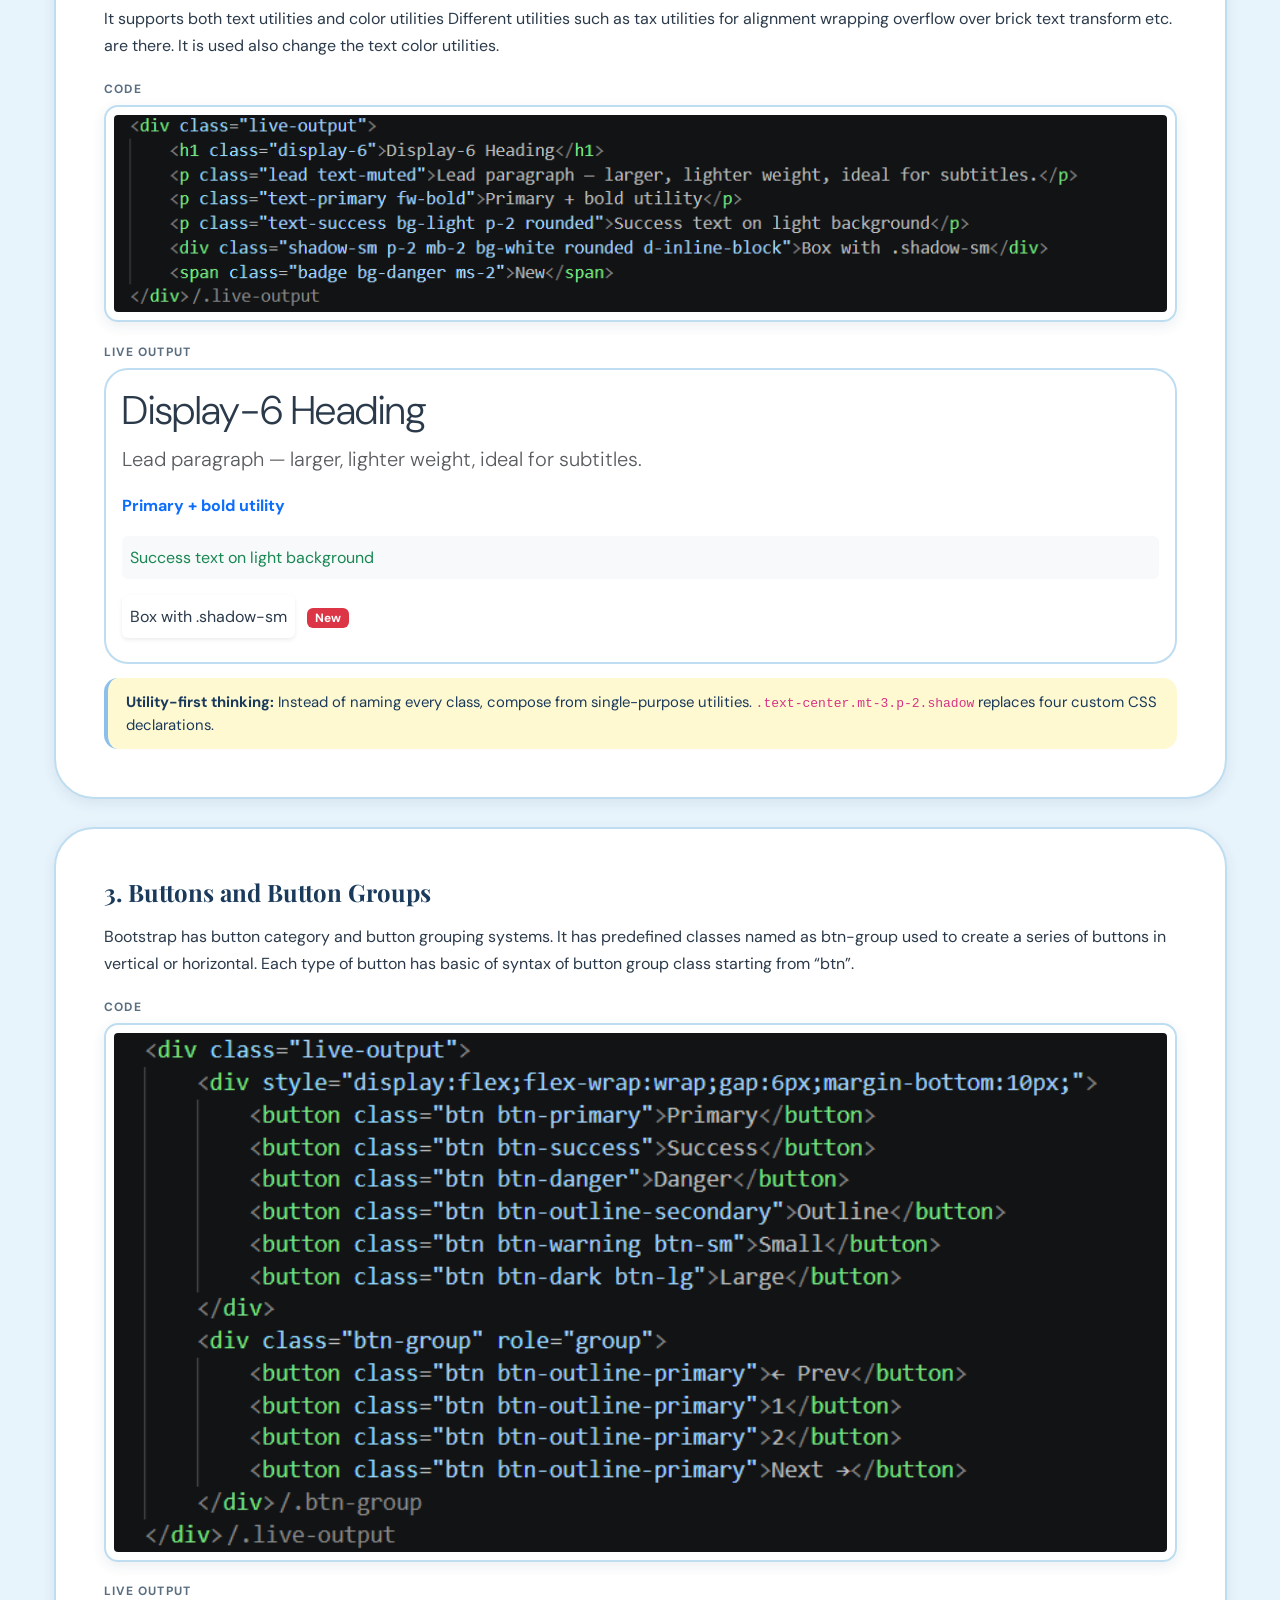
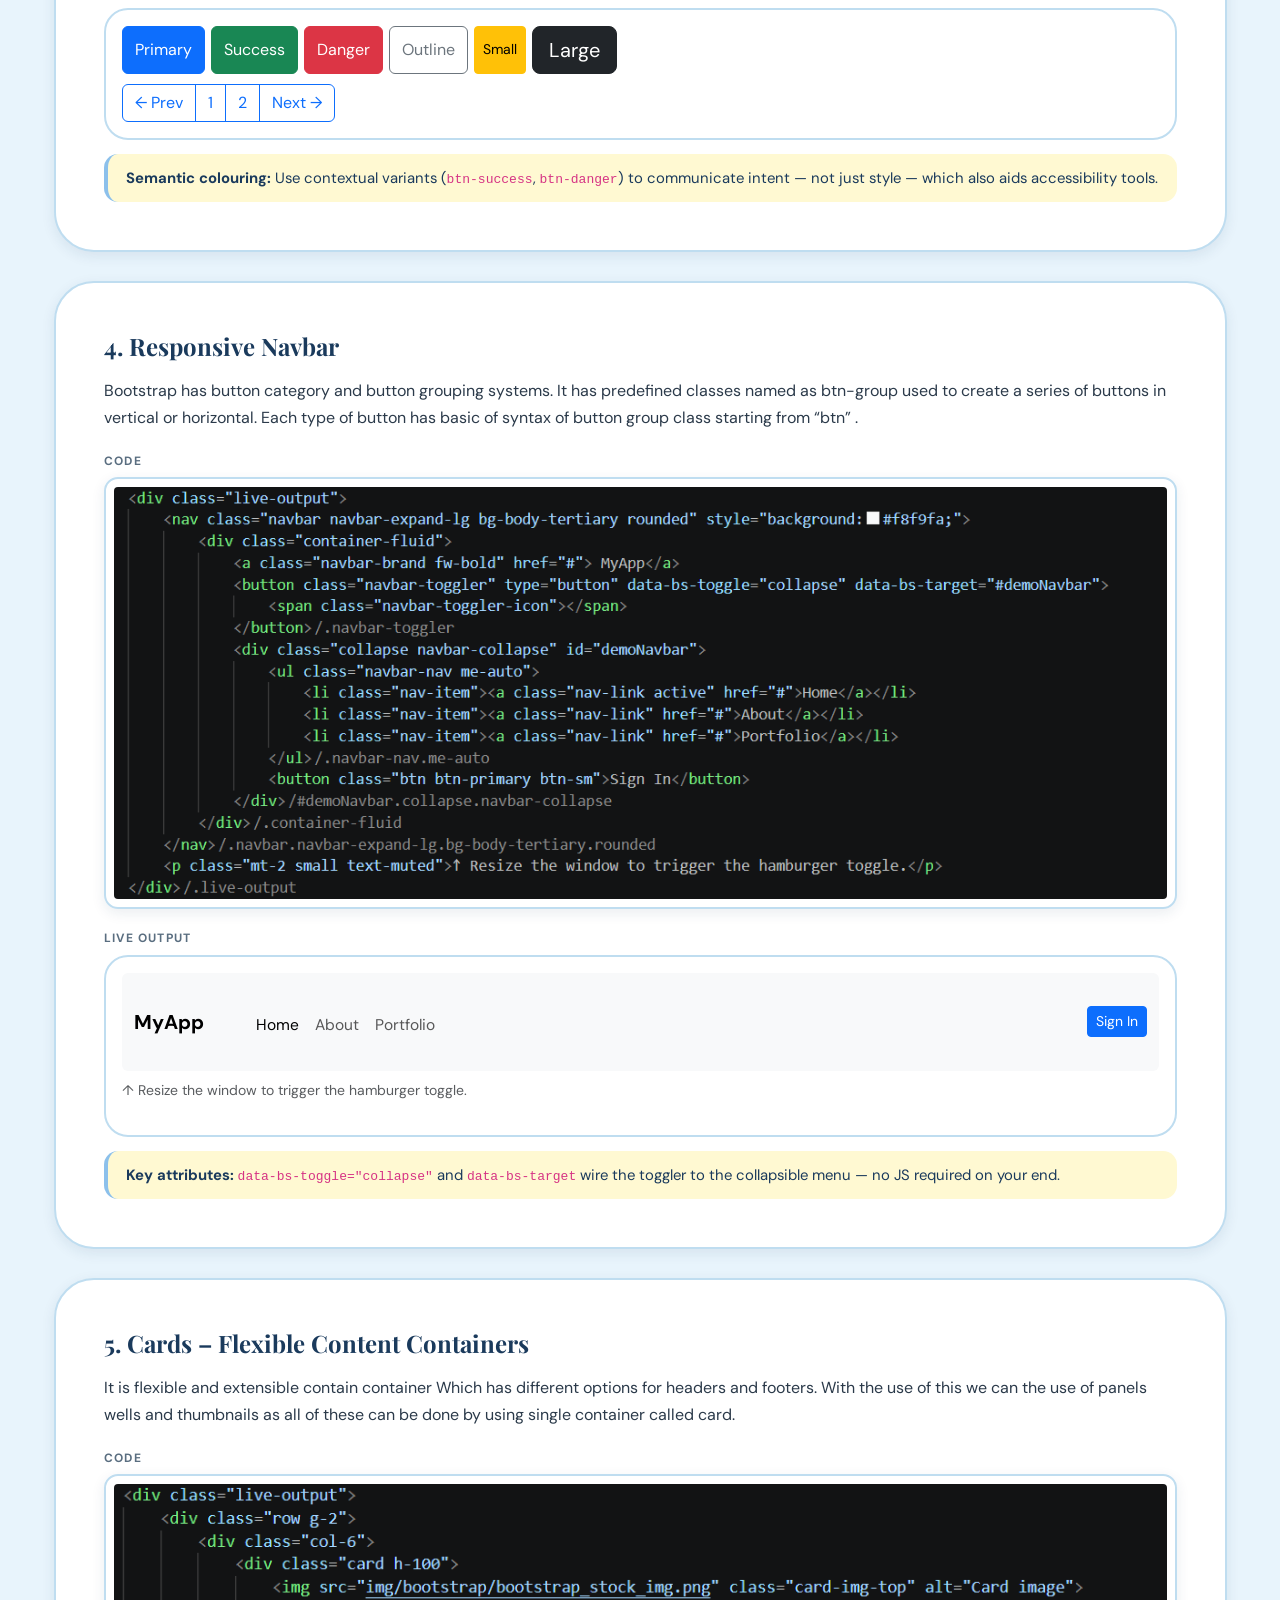
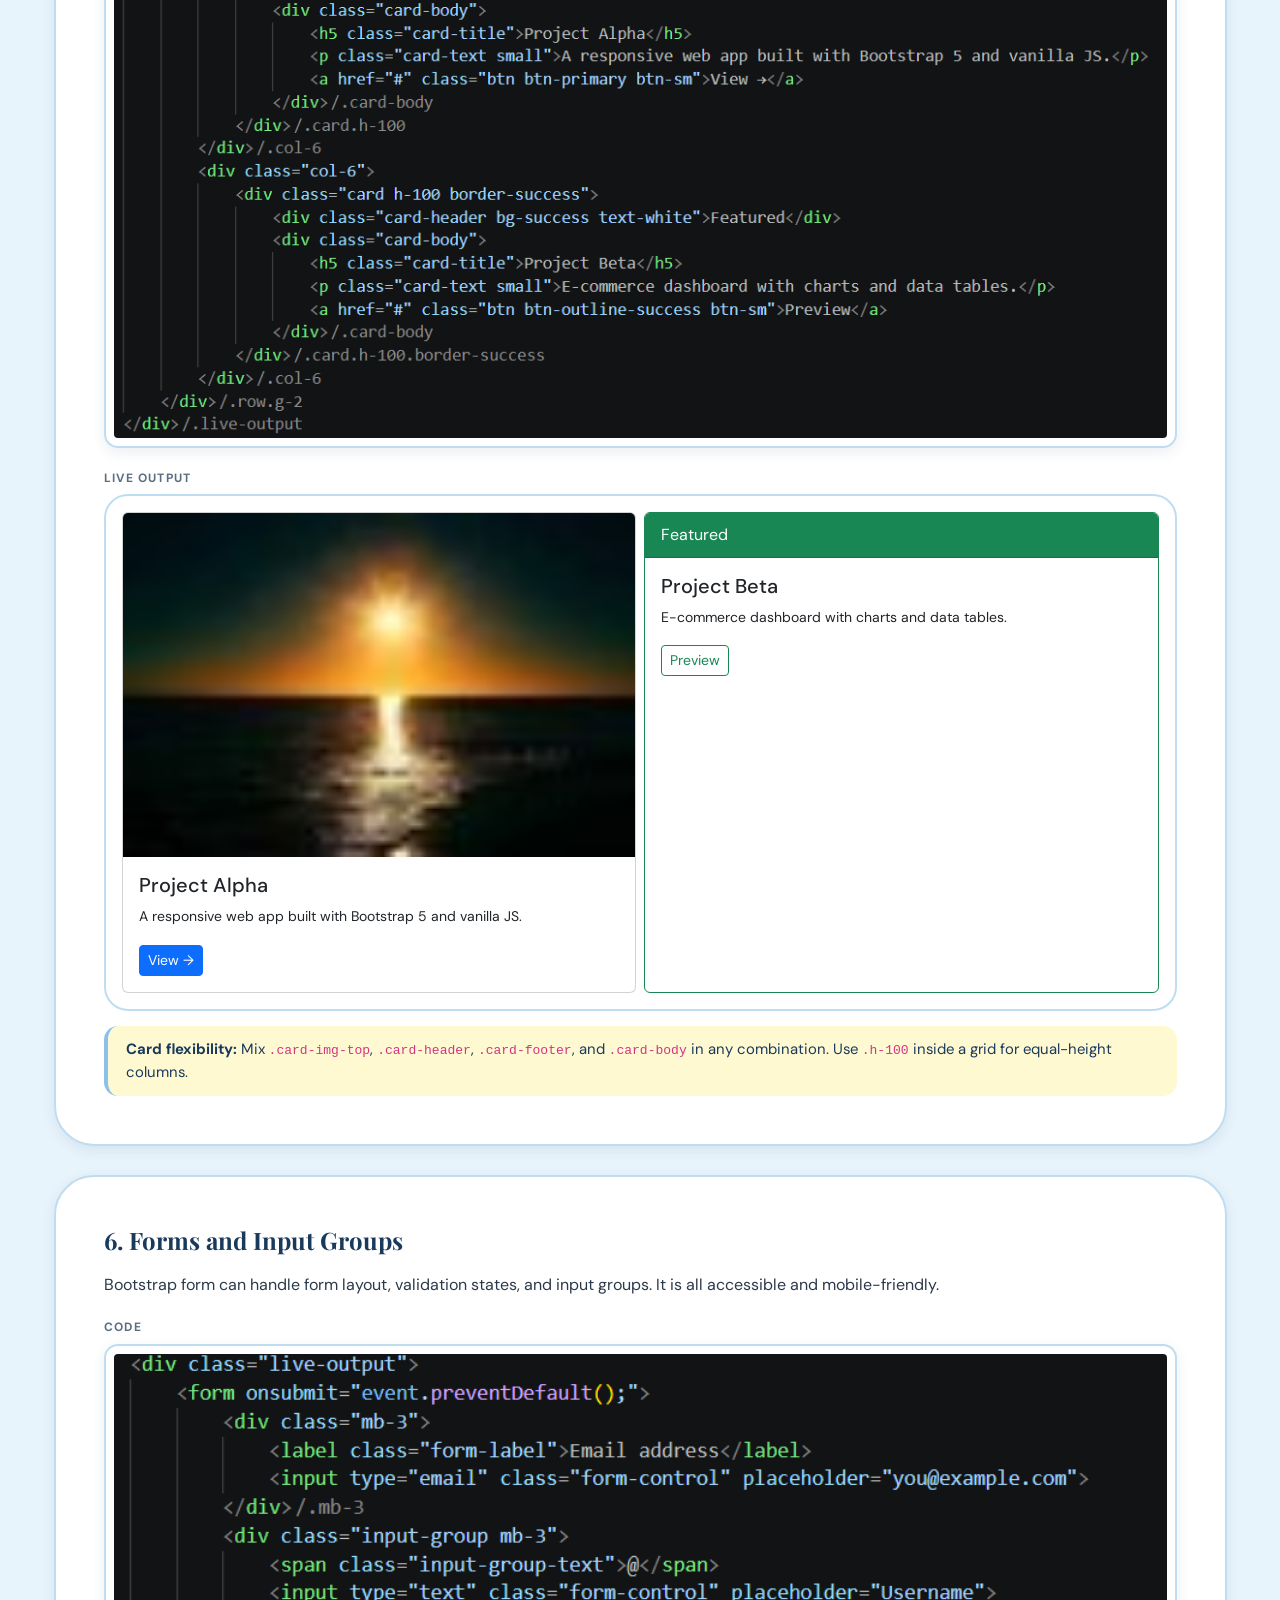
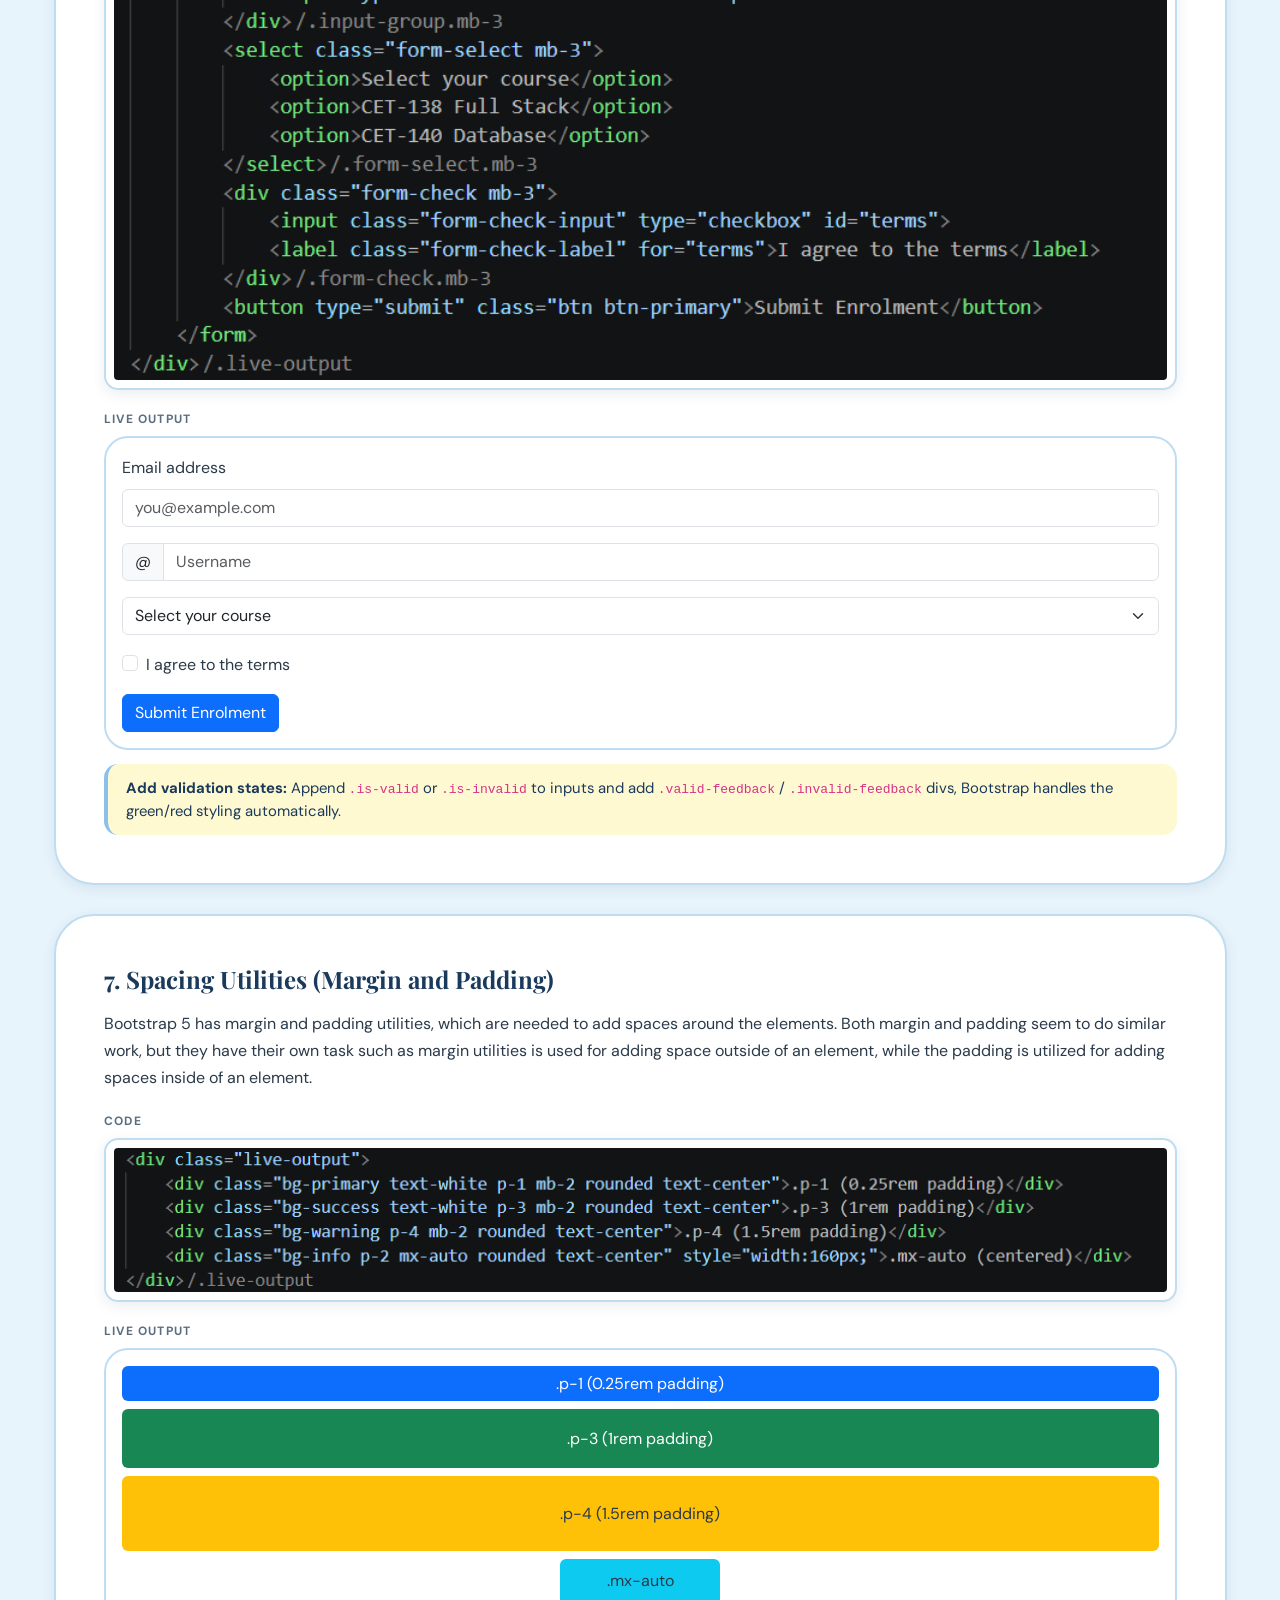
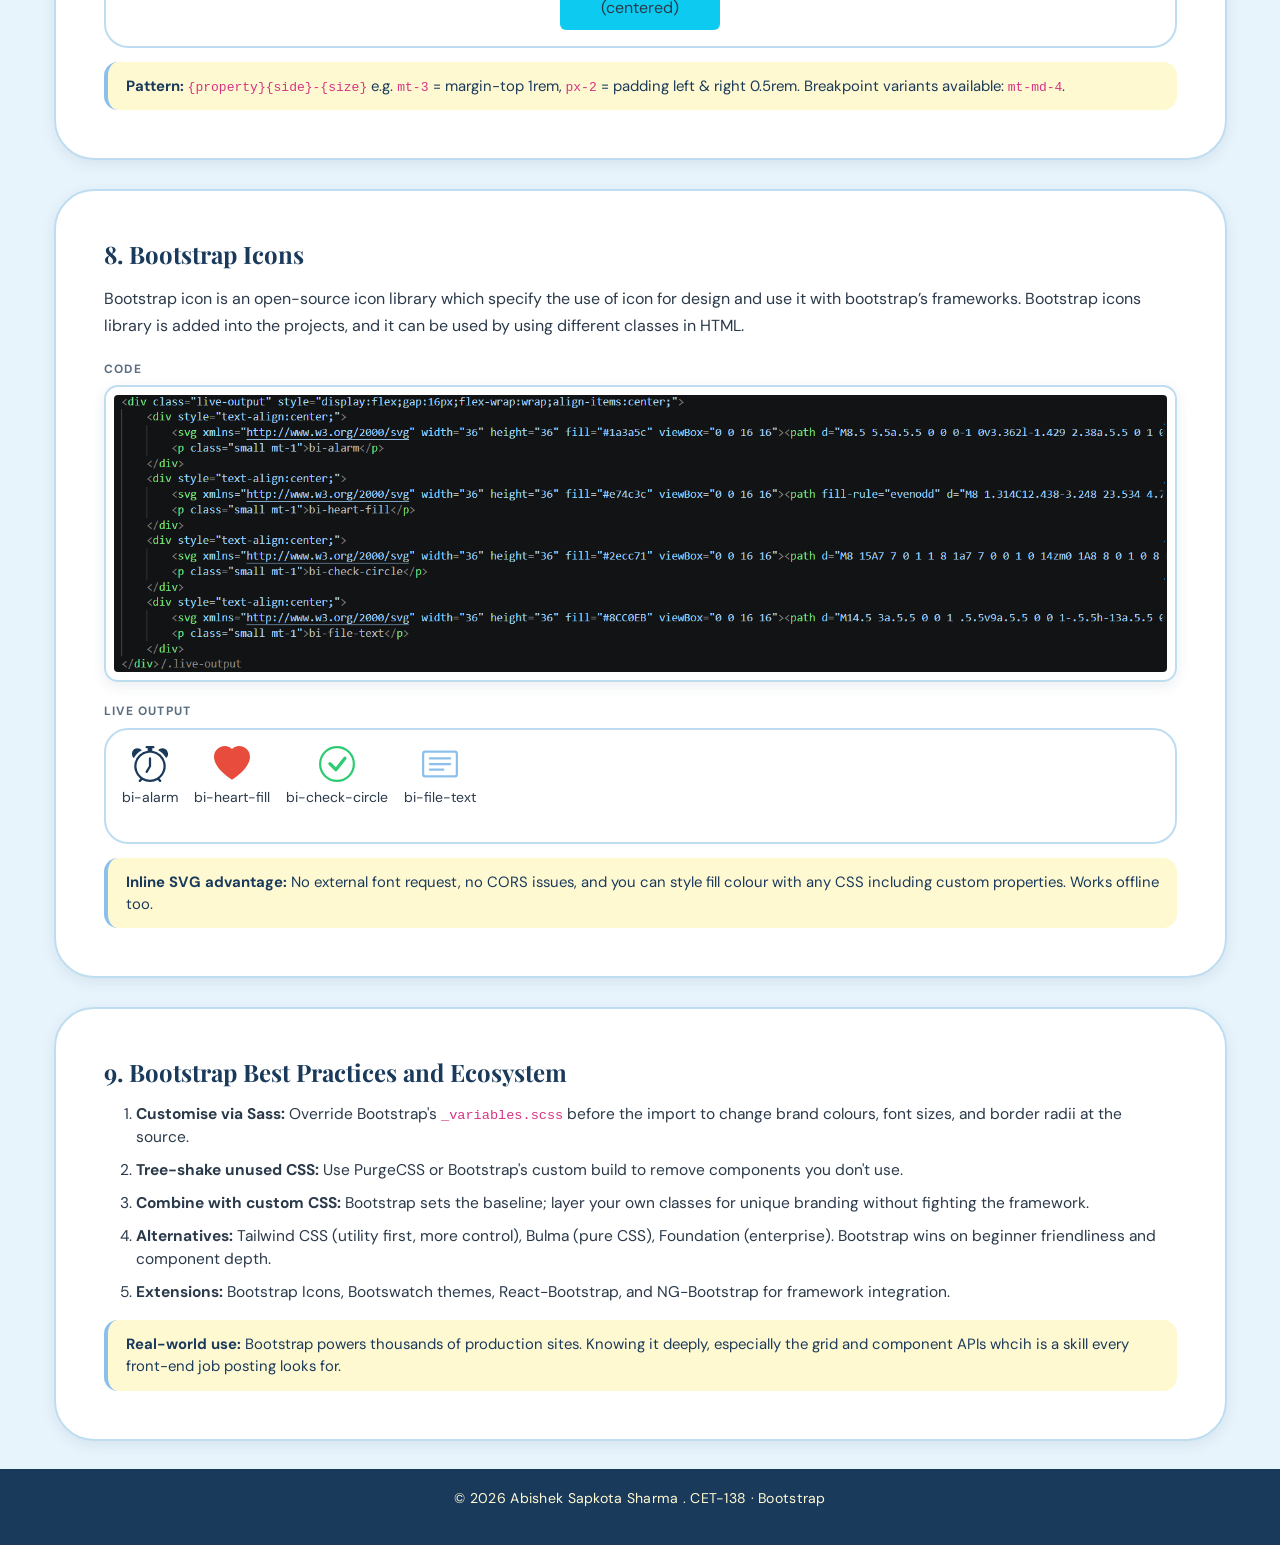
==== commit bc878e5f: "minor fixes" ====
--- a/bootstrap.html
+++ b/bootstrap.html
@@ -375,7 +375,7 @@
 </div>
 
 <div class="footer">
-    <p>&copy; 2026 Abishek Sapkota Sharma &mdash; CET-138 &middot; Bootstrap</p>
+    <p>&copy; 2026 Abishek Sapkota Sharma . CET-138 &middot; Bootstrap</p>
 </div>
 
 <script src="https://cdn.jsdelivr.net/npm/bootstrap@5.3.0-alpha1/dist/js/bootstrap.bundle.min.js"></script>
